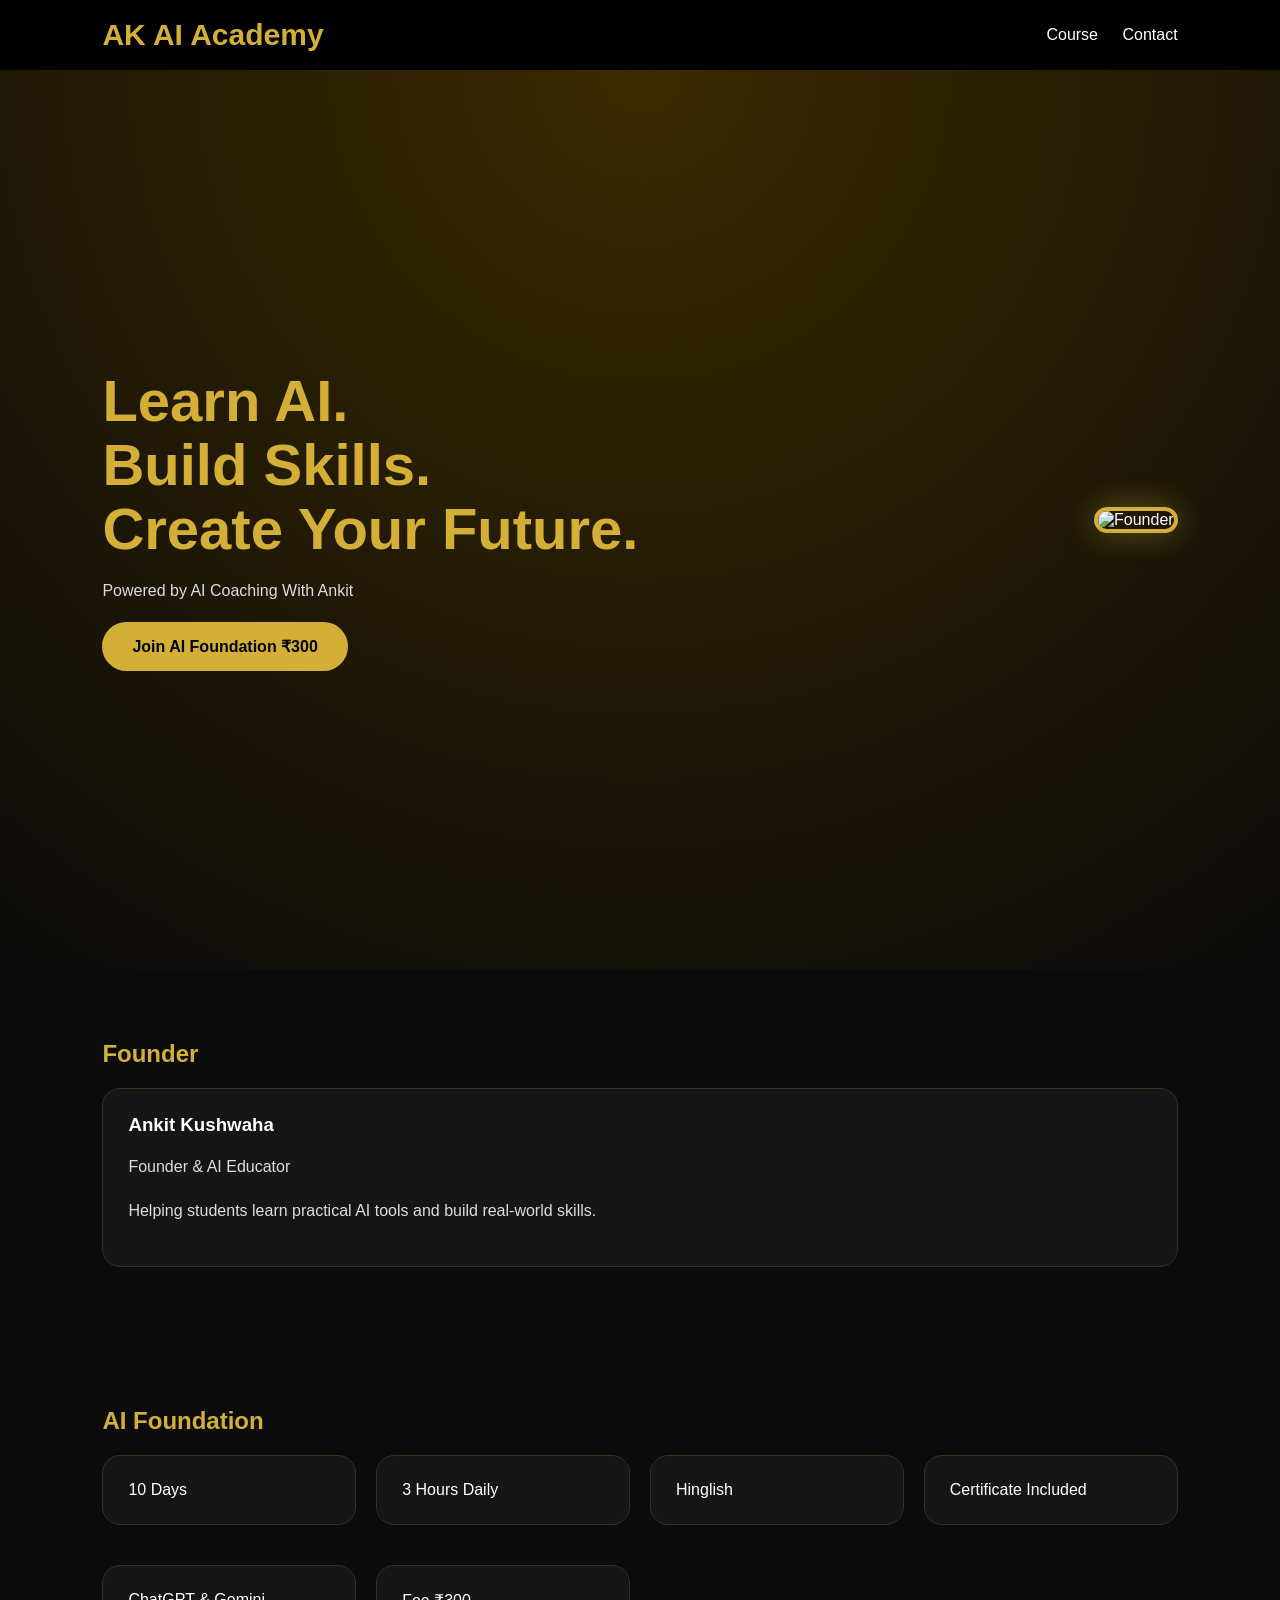
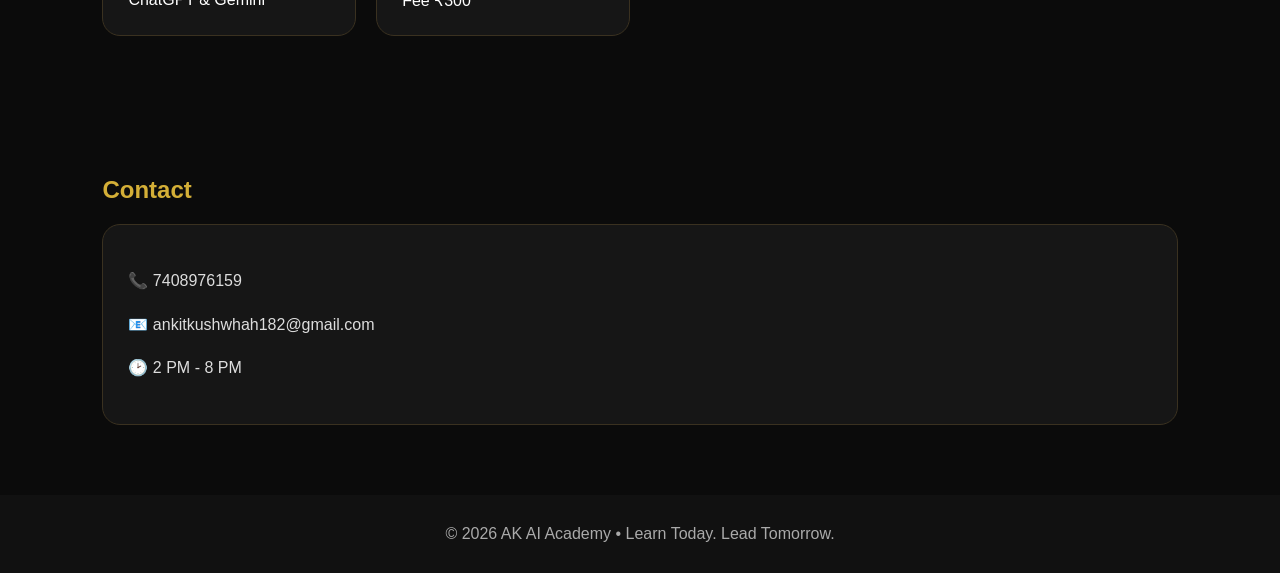
==== index.html @ 3d5c3655 "Add files via upload" ====
<!DOCTYPE html>
<html lang="en">
<head>
<meta charset="UTF-8">
<meta name="viewport" content="width=device-width,initial-scale=1">
<title>AK AI Academy</title>
<style>
*{margin:0;padding:0;box-sizing:border-box;font-family:Arial,sans-serif}
body{background:#0b0b0b;color:#fff}
header{position:sticky;top:0;background:rgba(0,0,0,.9);padding:18px 8%;display:flex;justify-content:space-between;align-items:center}
.logo{color:#d4af37;font-size:30px;font-weight:bold}
nav a{color:#fff;text-decoration:none;margin-left:20px}
.hero{min-height:100vh;display:flex;flex-wrap:wrap;align-items:center;justify-content:space-between;padding:60px 8%;
background:radial-gradient(circle at top,#3a2a00,#0b0b0b)}
.left{max-width:560px}
h1{font-size:58px;color:#d4af37;line-height:1.1}
p{margin:18px 0;color:#ddd;line-height:1.6}
.btn{display:inline-block;padding:15px 30px;background:#d4af37;color:#000;text-decoration:none;border-radius:40px;font-weight:bold}
.right img{width:330px;border-radius:20px;border:4px solid #d4af37;box-shadow:0 0 30px rgba(212,175,55,.4)}
.section{padding:70px 8%}
.card{background:#161616;border:1px solid #3a3120;border-radius:18px;padding:25px;margin-top:20px}
.grid{display:grid;grid-template-columns:repeat(auto-fit,minmax(220px,1fr));gap:20px}
footer{text-align:center;padding:30px;background:#111;color:#aaa}
@media(max-width:800px){.hero{flex-direction:column;text-align:center}h1{font-size:42px}.right img{margin-top:30px;width:260px}}
</style>
</head>
<body>
<header>
<div class="logo">AK AI Academy</div>
<nav>
<a href="#course">Course</a>
<a href="#contact">Contact</a>
</nav>
</header>

<section class="hero">
<div class="left">
<h1>Learn AI.<br>Build Skills.<br>Create Your Future.</h1>
<p>Powered by AI Coaching With Ankit</p>
<a class="btn" href="#course">Join AI Foundation ₹300</a>
</div>
<div class="right">
<img src="1000036419.jpg" alt="Founder">
</div>
</section>

<section class="section">
<h2 style="color:#d4af37">Founder</h2>
<div class="card">
<h3>Ankit Kushwaha</h3>
<p>Founder & AI Educator</p>
<p>Helping students learn practical AI tools and build real-world skills.</p>
</div>
</section>

<section id="course" class="section">
<h2 style="color:#d4af37">AI Foundation</h2>
<div class="grid">
<div class="card">10 Days</div>
<div class="card">3 Hours Daily</div>
<div class="card">Hinglish</div>
<div class="card">Certificate Included</div>
<div class="card">ChatGPT & Gemini</div>
<div class="card">Fee ₹300</div>
</div>
</section>

<section id="contact" class="section">
<h2 style="color:#d4af37">Contact</h2>
<div class="card">
<p>📞 7408976159</p>
<p>📧 ankitkushwhah182@gmail.com</p>
<p>🕑 2 PM - 8 PM</p>
</div>
</section>

<footer>© 2026 AK AI Academy • Learn Today. Lead Tomorrow.</footer>
</body>
</html>
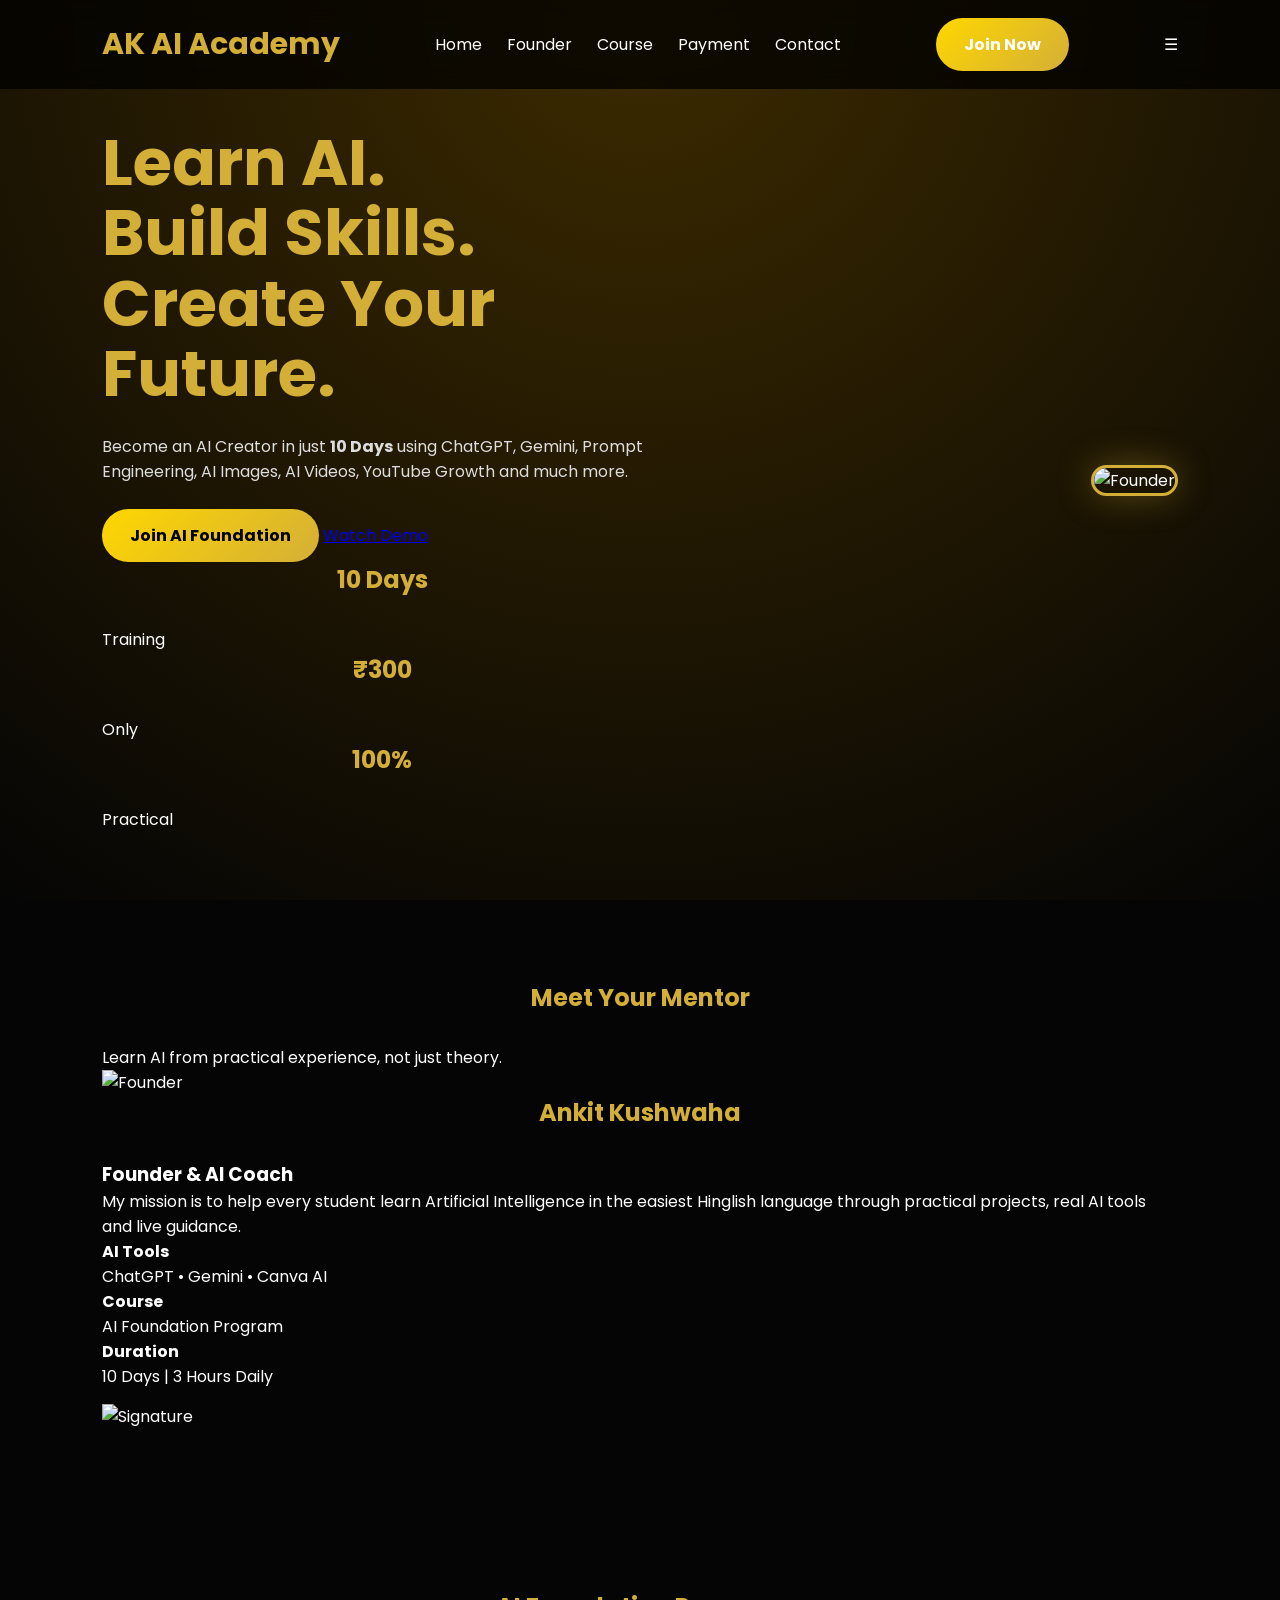
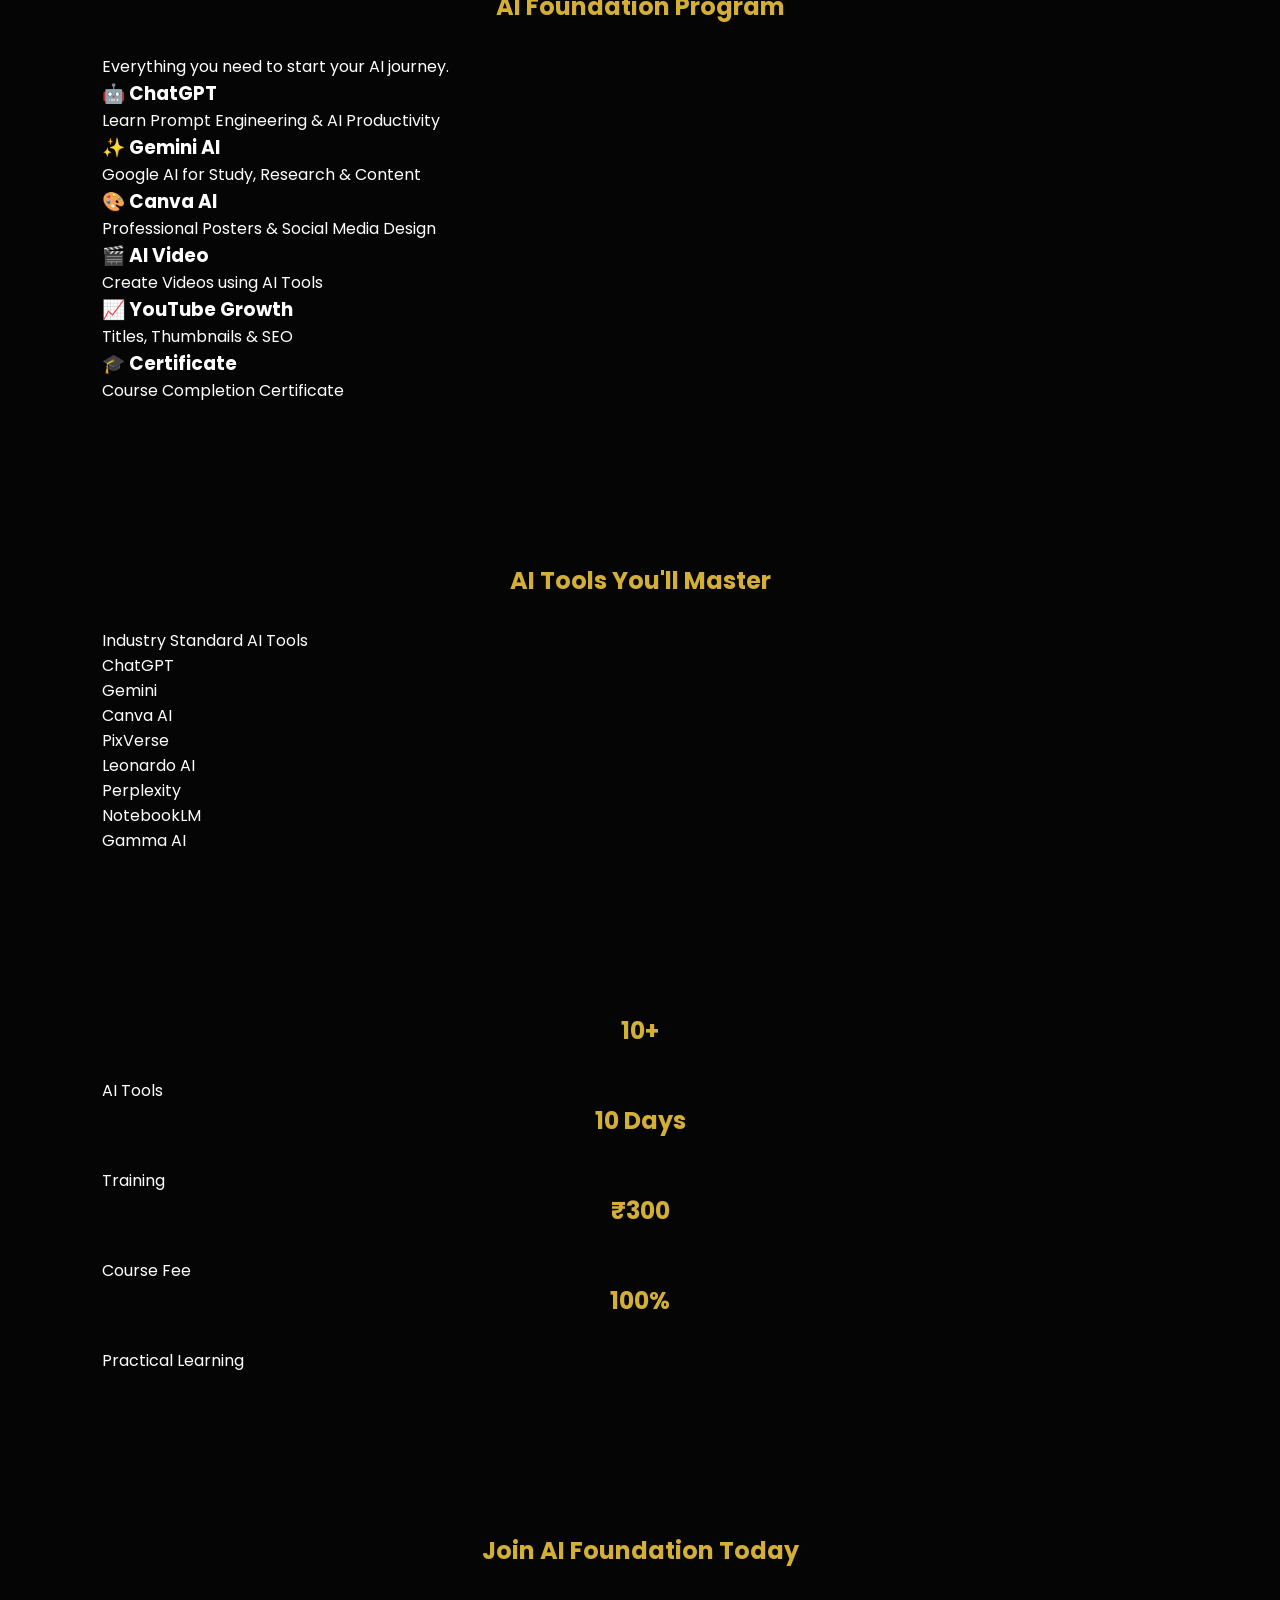
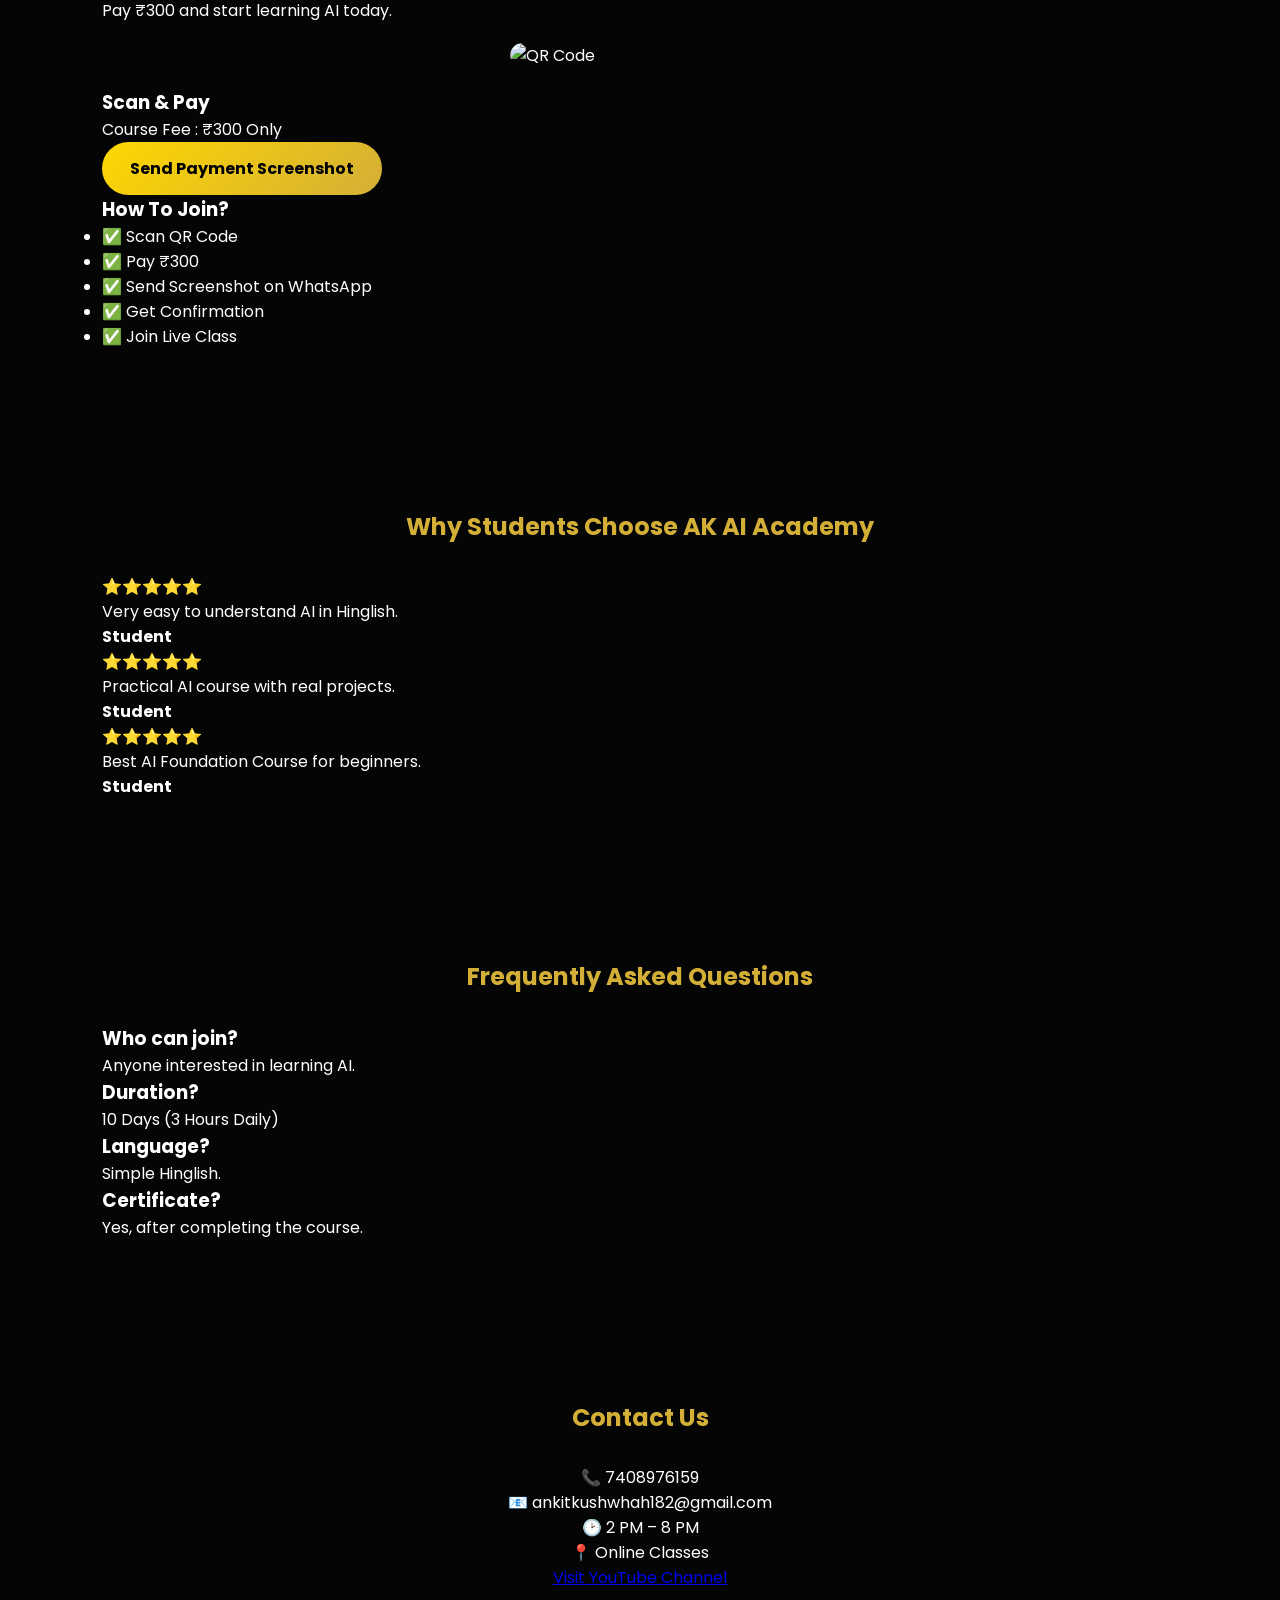
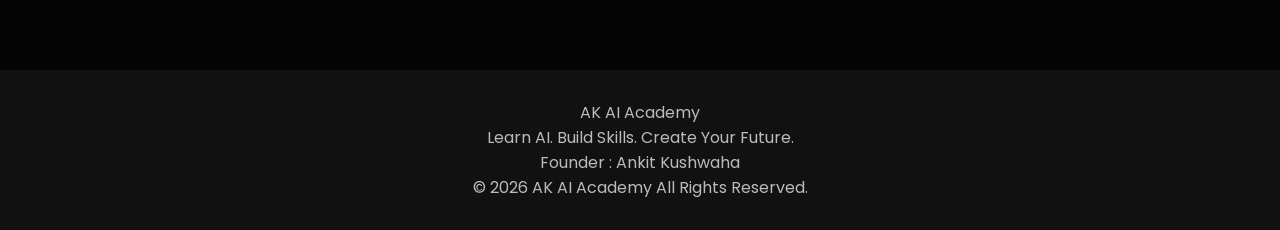
==== commit a2b5c139: "Add files via upload" ====
--- a/index.html
+++ b/index.html
@@ -1,80 +1,694 @@
-
 <!DOCTYPE html>
 <html lang="en">
+
 <head>
+
 <meta charset="UTF-8">
-<meta name="viewport" content="width=device-width,initial-scale=1">
-<title>AK AI Academy</title>
-<style>
-*{margin:0;padding:0;box-sizing:border-box;font-family:Arial,sans-serif}
-body{background:#0b0b0b;color:#fff}
-header{position:sticky;top:0;background:rgba(0,0,0,.9);padding:18px 8%;display:flex;justify-content:space-between;align-items:center}
-.logo{color:#d4af37;font-size:30px;font-weight:bold}
-nav a{color:#fff;text-decoration:none;margin-left:20px}
-.hero{min-height:100vh;display:flex;flex-wrap:wrap;align-items:center;justify-content:space-between;padding:60px 8%;
-background:radial-gradient(circle at top,#3a2a00,#0b0b0b)}
-.left{max-width:560px}
-h1{font-size:58px;color:#d4af37;line-height:1.1}
-p{margin:18px 0;color:#ddd;line-height:1.6}
-.btn{display:inline-block;padding:15px 30px;background:#d4af37;color:#000;text-decoration:none;border-radius:40px;font-weight:bold}
-.right img{width:330px;border-radius:20px;border:4px solid #d4af37;box-shadow:0 0 30px rgba(212,175,55,.4)}
-.section{padding:70px 8%}
-.card{background:#161616;border:1px solid #3a3120;border-radius:18px;padding:25px;margin-top:20px}
-.grid{display:grid;grid-template-columns:repeat(auto-fit,minmax(220px,1fr));gap:20px}
-footer{text-align:center;padding:30px;background:#111;color:#aaa}
-@media(max-width:800px){.hero{flex-direction:column;text-align:center}h1{font-size:42px}.right img{margin-top:30px;width:260px}}
-</style>
+
+<meta name="viewport" content="width=device-width, initial-scale=1.0">
+
+<title>AK AI Academy | Learn AI. Build Skills. Create Your Future.</title>
+
+<meta name="description"
+content="AK AI Academy - India's Practical AI Learning Platform">
+
+<meta name="keywords"
+content="AI, ChatGPT, Gemini, Prompt Engineering, AI Course, AK AI Academy">
+
+<meta name="author"
+content="Ankit Kushwaha">
+
+<link rel="icon"
+href="images/logo.png">
+
+<link rel="stylesheet"
+href="style.css">
+
+<link href="https://fonts.googleapis.com/css2?family=Poppins:wght@300;400;500;600;700;800&display=swap"
+rel="stylesheet">
+
 </head>
+
 <body>
+
+<!--==========================
+        NAVBAR
+===========================-->
+
 <header>
-<div class="logo">AK AI Academy</div>
-<nav>
-<a href="#course">Course</a>
-<a href="#contact">Contact</a>
+
+<nav class="navbar">
+
+<div class="logo">
+
+AK <span>AI Academy</span>
+
+</div>
+
+<ul class="nav-links">
+
+<li><a href="#home">Home</a></li>
+
+<li><a href="#founder">Founder</a></li>
+
+<li><a href="#course">Course</a></li>
+
+<li><a href="#payment">Payment</a></li>
+
+<li><a href="#contact">Contact</a></li>
+
+</ul>
+
+<a href="#payment" class="join-btn">
+
+Join Now
+
+</a>
+
+<div class="menu-btn">
+
+☰
+
+</div>
+
 </nav>
+
 </header>
 
-<section class="hero">
-<div class="left">
-<h1>Learn AI.<br>Build Skills.<br>Create Your Future.</h1>
-<p>Powered by AI Coaching With Ankit</p>
-<a class="btn" href="#course">Join AI Foundation ₹300</a>
-</div>
-<div class="right">
-<img src="1000036419.jpg" alt="Founder">
-</div>
+<!--==========================
+        HERO
+===========================-->
+
+<section class="hero" id="home">
+
+<div class="hero-left">
+
+<h1>
+
+Learn AI.
+
+<br>
+
+Build Skills.
+
+<br>
+
+Create Your Future.
+
+</h1>
+
+<p>
+
+Become an AI Creator in just
+<strong>10 Days</strong>
+
+using
+
+ChatGPT, Gemini,
+
+Prompt Engineering,
+
+AI Images,
+
+AI Videos,
+
+YouTube Growth
+
+and much more.
+
+</p>
+
+<div class="hero-buttons">
+
+<a href="#course"
+class="main-btn">
+
+Join AI Foundation
+
+</a>
+
+<a href="https://youtube.com/@leadership90th"
+
+target="_blank"
+
+class="secondary-btn">
+
+Watch Demo
+
+</a>
+
+</div>
+
+<div class="hero-stats">
+
+<div>
+
+<h2>10 Days</h2>
+
+<span>Training</span>
+
+</div>
+
+<div>
+
+<h2>₹300</h2>
+
+<span>Only</span>
+
+</div>
+
+<div>
+
+<h2>100%</h2>
+
+<span>Practical</span>
+
+</div>
+
+</div>
+
+</div>
+
+<div class="hero-right">
+
+<div class="hero-image">
+
+<img src="images/founder.jpg"
+
+alt="Founder">
+
+</div>
+
+</div>
+
+</section><!--=================================
+        FOUNDER SECTION
+==================================-->
+
+<section class="founder" id="founder">
+
+<div class="section-title">
+
+<h2>Meet Your Mentor</h2>
+
+<p>Learn AI from practical experience, not just theory.</p>
+
+</div>
+
+<div class="founder-container">
+
+<div class="founder-image">
+
+<img src="images/founder.jpg" alt="Founder">
+
+</div>
+
+<div class="founder-content">
+
+<h2>Ankit Kushwaha</h2>
+
+<h3>Founder & AI Coach</h3>
+
+<p>
+
+My mission is to help every student learn Artificial Intelligence
+in the easiest Hinglish language through practical projects,
+real AI tools and live guidance.
+
+</p>
+
+<div class="founder-info">
+
+<div>
+
+<h4>AI Tools</h4>
+
+<p>ChatGPT • Gemini • Canva AI</p>
+
+</div>
+
+<div>
+
+<h4>Course</h4>
+
+<p>AI Foundation Program</p>
+
+</div>
+
+<div>
+
+<h4>Duration</h4>
+
+<p>10 Days | 3 Hours Daily</p>
+
+</div>
+
+</div>
+
+<img src="images/signature.png"
+
+class="signature"
+
+alt="Signature">
+
+</div>
+
+</div>
+
 </section>
 
-<section class="section">
-<h2 style="color:#d4af37">Founder</h2>
-<div class="card">
-<h3>Ankit Kushwaha</h3>
-<p>Founder & AI Educator</p>
-<p>Helping students learn practical AI tools and build real-world skills.</p>
-</div>
+<!--=================================
+        COURSE SECTION
+==================================-->
+
+<section class="course" id="course">
+
+<div class="section-title">
+
+<h2>AI Foundation Program</h2>
+
+<p>
+
+Everything you need to start your AI journey.
+
+</p>
+
+</div>
+
+<div class="course-grid">
+
+<div class="course-card">
+
+<h3>🤖 ChatGPT</h3>
+
+<p>
+
+Learn Prompt Engineering & AI Productivity
+
+</p>
+
+</div>
+
+<div class="course-card">
+
+<h3>✨ Gemini AI</h3>
+
+<p>
+
+Google AI for Study, Research & Content
+
+</p>
+
+</div>
+
+<div class="course-card">
+
+<h3>🎨 Canva AI</h3>
+
+<p>
+
+Professional Posters & Social Media Design
+
+</p>
+
+</div>
+
+<div class="course-card">
+
+<h3>🎬 AI Video</h3>
+
+<p>
+
+Create Videos using AI Tools
+
+</p>
+
+</div>
+
+<div class="course-card">
+
+<h3>📈 YouTube Growth</h3>
+
+<p>
+
+Titles, Thumbnails & SEO
+
+</p>
+
+</div>
+
+<div class="course-card">
+
+<h3>🎓 Certificate</h3>
+
+<p>
+
+Course Completion Certificate
+
+</p>
+
+</div>
+
+</div>
+
 </section>
 
-<section id="course" class="section">
-<h2 style="color:#d4af37">AI Foundation</h2>
-<div class="grid">
-<div class="card">10 Days</div>
-<div class="card">3 Hours Daily</div>
-<div class="card">Hinglish</div>
-<div class="card">Certificate Included</div>
-<div class="card">ChatGPT & Gemini</div>
-<div class="card">Fee ₹300</div>
-</div>
+<!--=================================
+        AI TOOLS
+==================================-->
+
+<section class="tools">
+
+<div class="section-title">
+
+<h2>AI Tools You'll Master</h2>
+
+<p>
+
+Industry Standard AI Tools
+
+</p>
+
+</div>
+
+<div class="tools-grid">
+
+<div class="tool-box">ChatGPT</div>
+
+<div class="tool-box">Gemini</div>
+
+<div class="tool-box">Canva AI</div>
+
+<div class="tool-box">PixVerse</div>
+
+<div class="tool-box">Leonardo AI</div>
+
+<div class="tool-box">Perplexity</div>
+
+<div class="tool-box">NotebookLM</div>
+
+<div class="tool-box">Gamma AI</div>
+
+</div>
+
 </section>
 
-<section id="contact" class="section">
-<h2 style="color:#d4af37">Contact</h2>
-<div class="card">
-<p>📞 7408976159</p>
-<p>📧 ankitkushwhah182@gmail.com</p>
-<p>🕑 2 PM - 8 PM</p>
-</div>
+<!--=================================
+        STATS
+==================================-->
+
+<section class="stats">
+
+<div class="stat-box">
+
+<h2>10+</h2>
+
+<p>AI Tools</p>
+
+</div>
+
+<div class="stat-box">
+
+<h2>10 Days</h2>
+
+<p>Training</p>
+
+</div>
+
+<div class="stat-box">
+
+<h2>₹300</h2>
+
+<p>Course Fee</p>
+
+</div>
+
+<div class="stat-box">
+
+<h2>100%</h2>
+
+<p>Practical Learning</p>
+
+</div>
+
+</section><!--=================================
+        PAYMENT SECTION
+==================================-->
+
+<section class="payment" id="payment">
+
+<div class="section-title">
+
+<h2>Join AI Foundation Today</h2>
+
+<p>Pay ₹300 and start learning AI today.</p>
+
+</div>
+
+<div class="payment-container">
+
+<div class="payment-card">
+
+<img src="images/qr.png" alt="QR Code">
+
+<h3>Scan & Pay</h3>
+
+<p>Course Fee : ₹300 Only</p>
+
+<a href="https://wa.me/917408976159"
+
+target="_blank"
+
+class="pay-btn">
+
+Send Payment Screenshot
+
+</a>
+
+</div>
+
+<div class="payment-steps">
+
+<h3>How To Join?</h3>
+
+<ul>
+
+<li>✅ Scan QR Code</li>
+
+<li>✅ Pay ₹300</li>
+
+<li>✅ Send Screenshot on WhatsApp</li>
+
+<li>✅ Get Confirmation</li>
+
+<li>✅ Join Live Class</li>
+
+</ul>
+
+</div>
+
+</div>
+
 </section>
 
-<footer>© 2026 AK AI Academy • Learn Today. Lead Tomorrow.</footer>
+<!--=================================
+        TESTIMONIALS
+==================================-->
+
+<section class="testimonials">
+
+<div class="section-title">
+
+<h2>Why Students Choose AK AI Academy</h2>
+
+</div>
+
+<div class="testimonial-grid">
+
+<div class="testimonial-card">
+
+⭐⭐⭐⭐⭐
+
+<p>
+
+Very easy to understand AI in Hinglish.
+
+</p>
+
+<h4>Student</h4>
+
+</div>
+
+<div class="testimonial-card">
+
+⭐⭐⭐⭐⭐
+
+<p>
+
+Practical AI course with real projects.
+
+</p>
+
+<h4>Student</h4>
+
+</div>
+
+<div class="testimonial-card">
+
+⭐⭐⭐⭐⭐
+
+<p>
+
+Best AI Foundation Course for beginners.
+
+</p>
+
+<h4>Student</h4>
+
+</div>
+
+</div>
+
+</section>
+
+<!--=================================
+        FAQ
+==================================-->
+
+<section class="faq">
+
+<div class="section-title">
+
+<h2>Frequently Asked Questions</h2>
+
+</div>
+
+<div class="faq-box">
+
+<h3>Who can join?</h3>
+
+<p>Anyone interested in learning AI.</p>
+
+</div>
+
+<div class="faq-box">
+
+<h3>Duration?</h3>
+
+<p>10 Days (3 Hours Daily)</p>
+
+</div>
+
+<div class="faq-box">
+
+<h3>Language?</h3>
+
+<p>Simple Hinglish.</p>
+
+</div>
+
+<div class="faq-box">
+
+<h3>Certificate?</h3>
+
+<p>Yes, after completing the course.</p>
+
+</div>
+
+</section>
+
+<!--=================================
+        CONTACT
+==================================-->
+
+<section class="contact" id="contact">
+
+<div class="section-title">
+
+<h2>Contact Us</h2>
+
+</div>
+
+<div class="contact-grid">
+
+<div>
+
+📞 7408976159
+
+</div>
+
+<div>
+
+📧 ankitkushwhah182@gmail.com
+
+</div>
+
+<div>
+
+🕑 2 PM – 8 PM
+
+</div>
+
+<div>
+
+📍 Online Classes
+
+</div>
+
+</div>
+
+<a href="https://youtube.com/@leadership90th"
+
+target="_blank"
+
+class="youtube-btn">
+
+Visit YouTube Channel
+
+</a>
+
+</section>
+
+<!--=================================
+        FOOTER
+==================================-->
+
+<footer>
+
+<div class="footer-logo">
+
+AK <span>AI Academy</span>
+
+</div>
+
+<p>
+
+Learn AI.
+
+Build Skills.
+
+Create Your Future.
+
+</p>
+
+<p>
+
+Founder : Ankit Kushwaha
+
+</p>
+
+<p>
+
+© 2026 AK AI Academy
+
+All Rights Reserved.
+
+</p>
+
+</footer>
+
+<script src="script.js"></script>
+
 </body>
-</html>
+
+</html>
--- a/style.css
+++ b/style.css
@@ -0,0 +1,83 @@
+
+@import url('https://fonts.googleapis.com/css2?family=Poppins:wght@300;400;500;600;700;800&display=swap');
+*{margin:0;padding:0;box-sizing:border-box;font-family:'Poppins',sans-serif;scroll-behavior:smooth}
+:root{
+--gold:#D4AF37;
+--gold2:#FFD700;
+--bg:#050505;
+--card:#151515;
+--text:#fff;
+}
+body{background:var(--bg);color:var(--text);overflow-x:hidden}
+header{position:fixed;top:0;width:100%;background:rgba(0,0,0,.75);backdrop-filter:blur(10px);z-index:999}
+.navbar{display:flex;justify-content:space-between;align-items:center;padding:18px 8%}
+.logo{color:var(--gold);font-size:30px;font-weight:700}
+.navbar ul{display:flex;list-style:none;gap:25px}
+.navbar a{text-decoration:none;color:#fff}
+.navbar a:hover{color:var(--gold)}
+.join-btn,.main-btn,.pay-btn{
+display:inline-block;
+padding:14px 28px;
+background:linear-gradient(135deg,var(--gold2),var(--gold));
+color:#000;
+border-radius:40px;
+font-weight:700;
+text-decoration:none;
+transition:.3s}
+.join-btn:hover,.main-btn:hover,.pay-btn:hover{
+transform:translateY(-3px);
+box-shadow:0 0 20px rgba(212,175,55,.4)}
+.hero{
+min-height:100vh;
+display:flex;
+justify-content:space-between;
+align-items:center;
+padding:120px 8% 60px;
+background:radial-gradient(circle at top,#3d2b00,#050505)}
+.hero-left{max-width:560px}
+.hero-left h1{font-size:64px;color:var(--gold);line-height:1.1}
+.hero-left p{margin:25px 0;color:#ddd}
+.hero-right img,.founder-card img{
+width:340px;
+border-radius:20px;
+border:3px solid var(--gold);
+box-shadow:0 0 35px rgba(212,175,55,.35)}
+.hero-right img{animation:float 4s ease-in-out infinite}
+section{padding:80px 8%}
+h2{text-align:center;color:var(--gold);margin-bottom:30px}
+.founder-card{
+display:flex;
+gap:30px;
+align-items:center;
+background:rgba(255,255,255,.04);
+border:1px solid rgba(212,175,55,.25);
+padding:30px;
+border-radius:18px}
+.signature{width:180px;border:none;box-shadow:none;margin-top:15px}
+.cards{
+display:grid;
+grid-template-columns:repeat(auto-fit,minmax(220px,1fr));
+gap:20px}
+.card{
+background:var(--card);
+border:1px solid rgba(212,175,55,.2);
+padding:25px;
+border-radius:16px;
+transition:.3s}
+.card:hover{transform:translateY(-8px);box-shadow:0 0 25px rgba(212,175,55,.2)}
+.payment img{width:260px;display:block;margin:20px auto;border-radius:18px}
+.contact{text-align:center}
+footer{background:#111;padding:30px;text-align:center;color:#bbb}
+@keyframes float{
+0%{transform:translateY(0)}
+50%{transform:translateY(-16px)}
+100%{transform:translateY(0)}
+}
+@media(max-width:900px){
+.hero{flex-direction:column;text-align:center}
+.hero-left h1{font-size:44px}
+.hero-right img,.founder-card img{width:240px}
+.founder-card{flex-direction:column;text-align:center}
+.navbar{flex-direction:column;gap:15px}
+.navbar ul{flex-wrap:wrap;justify-content:center}
+}
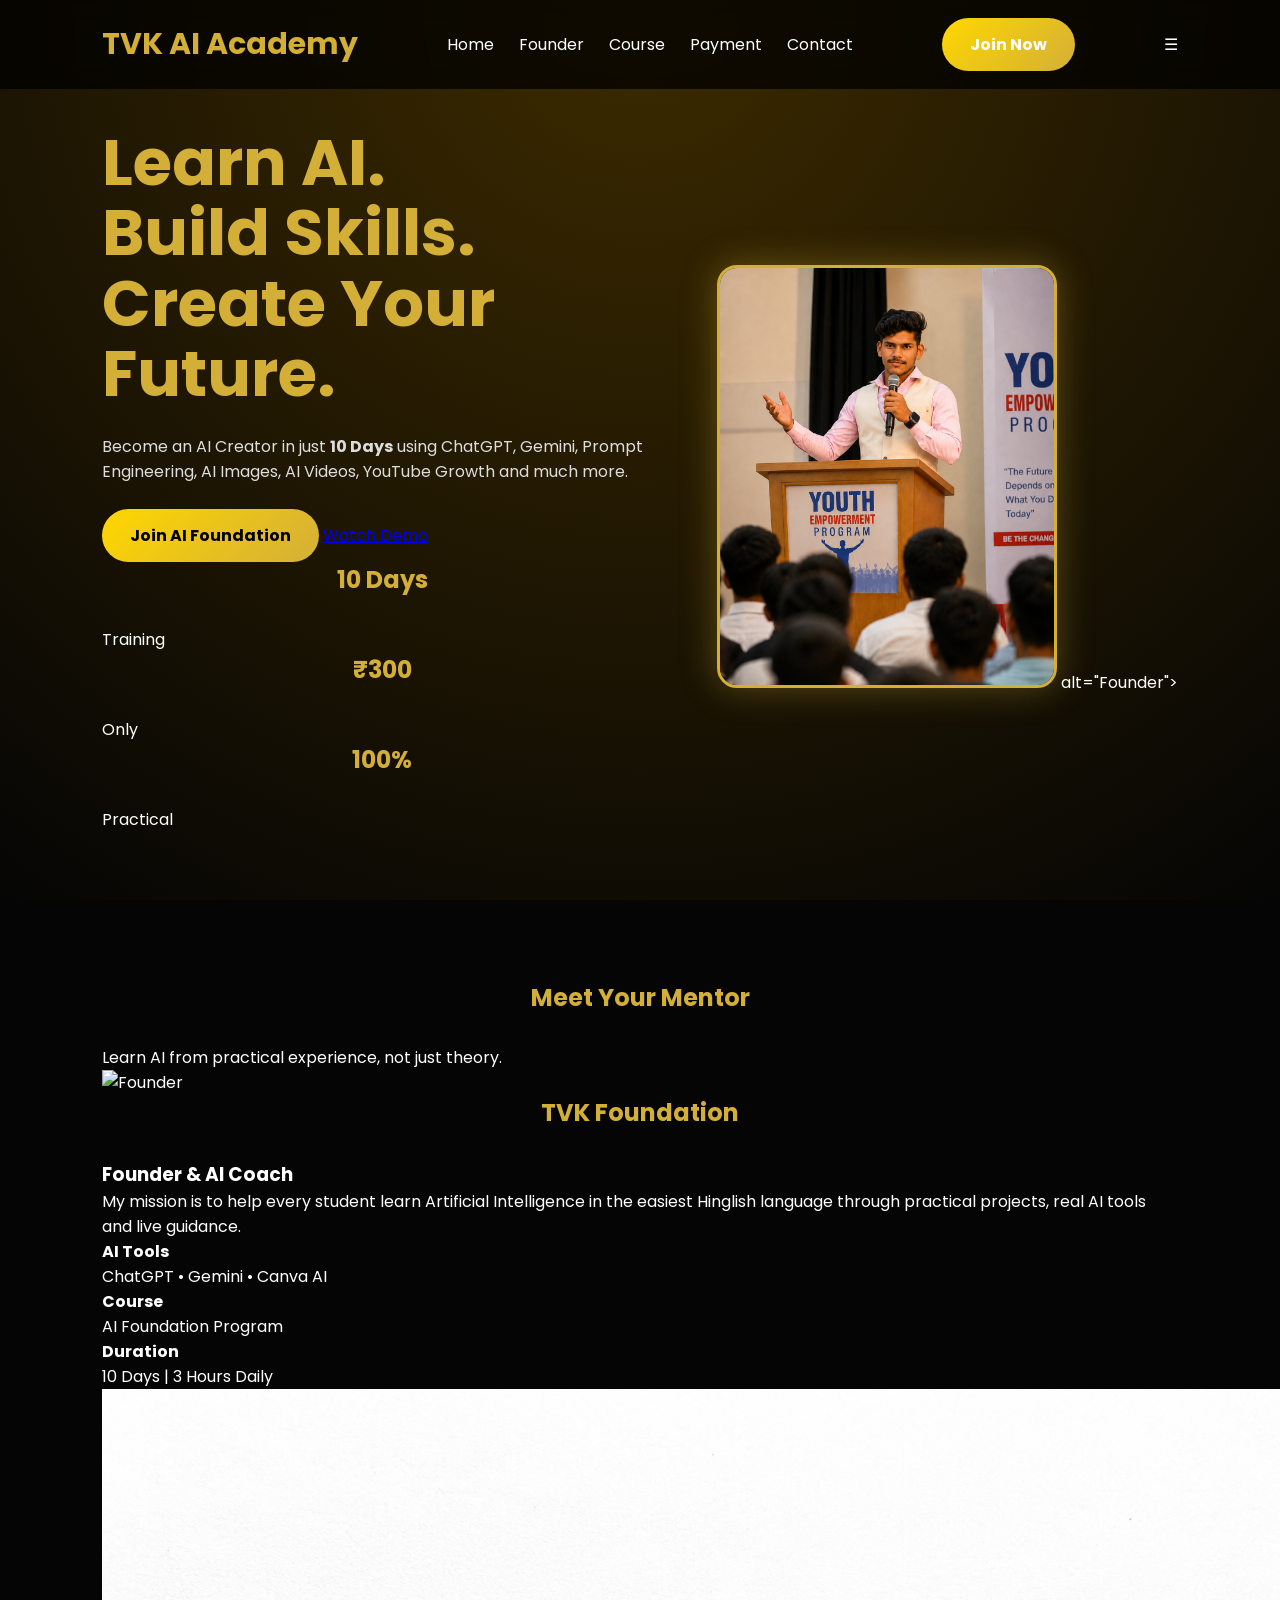
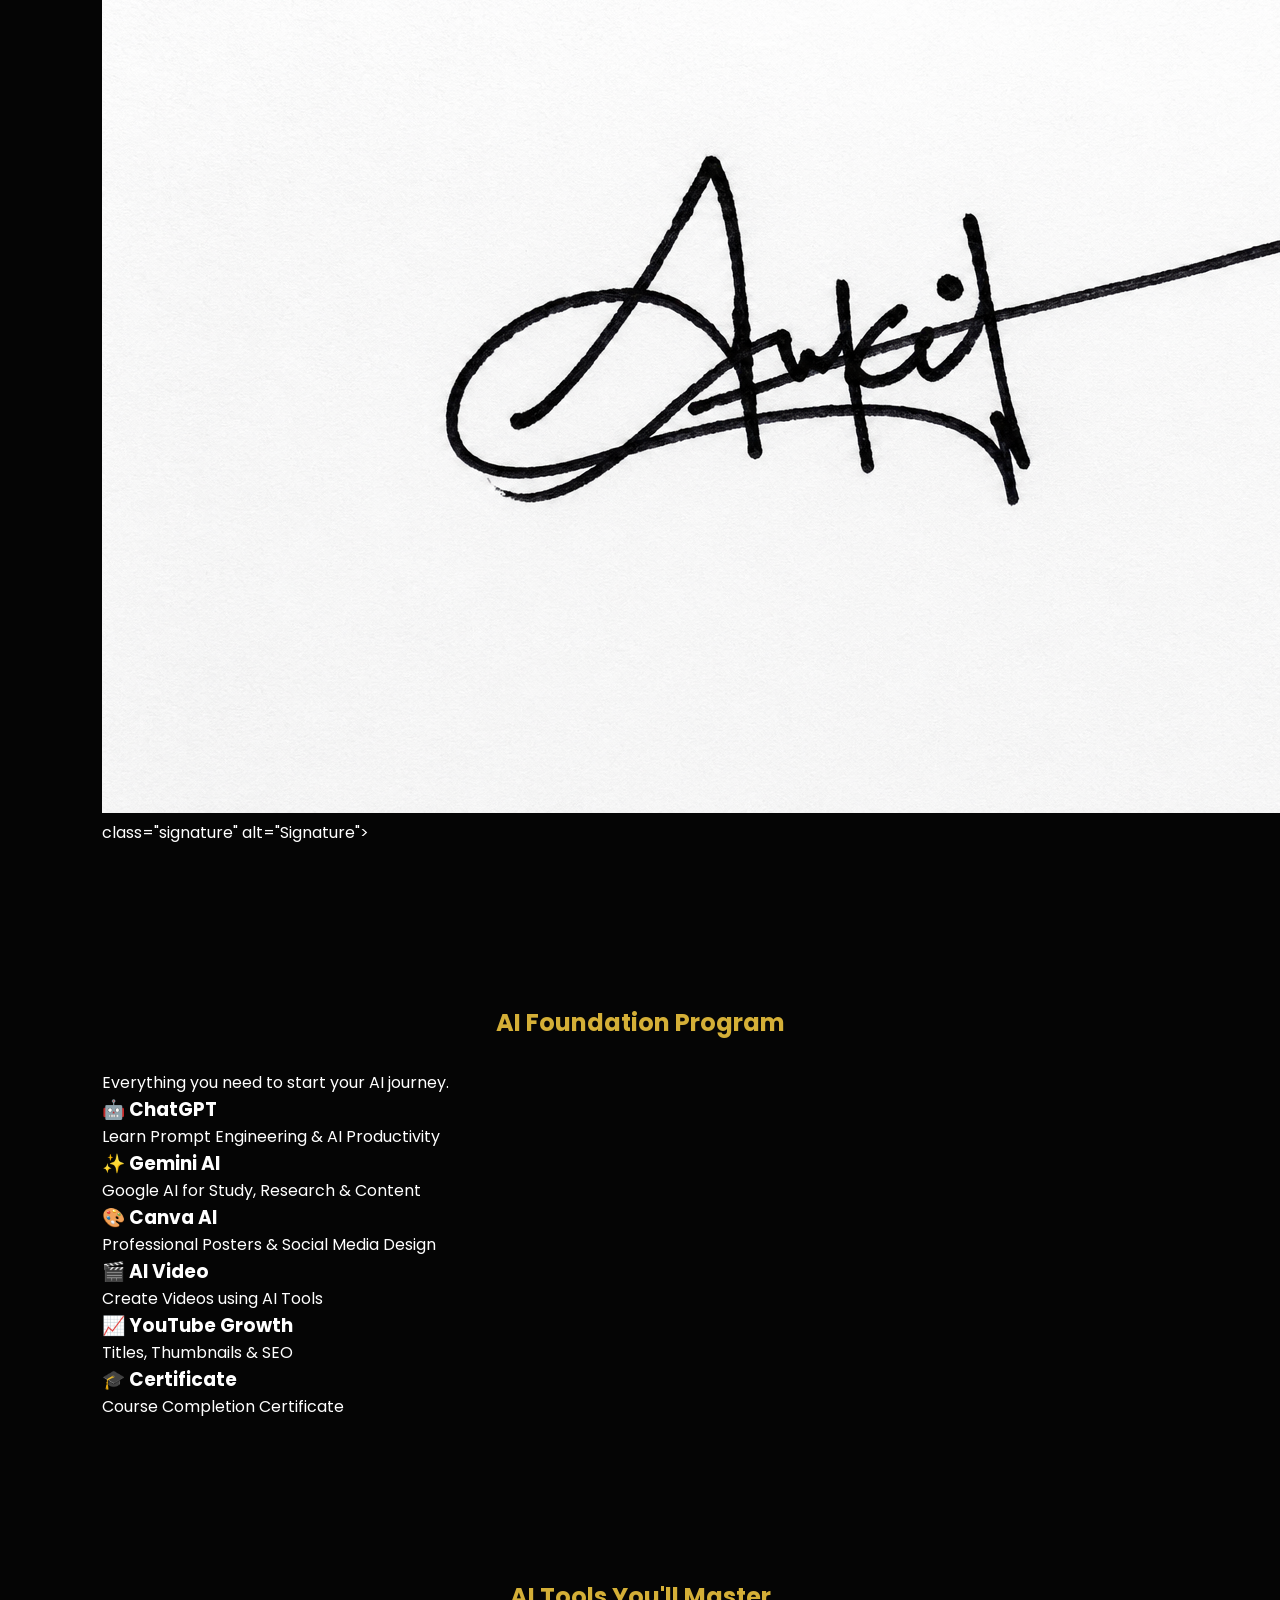
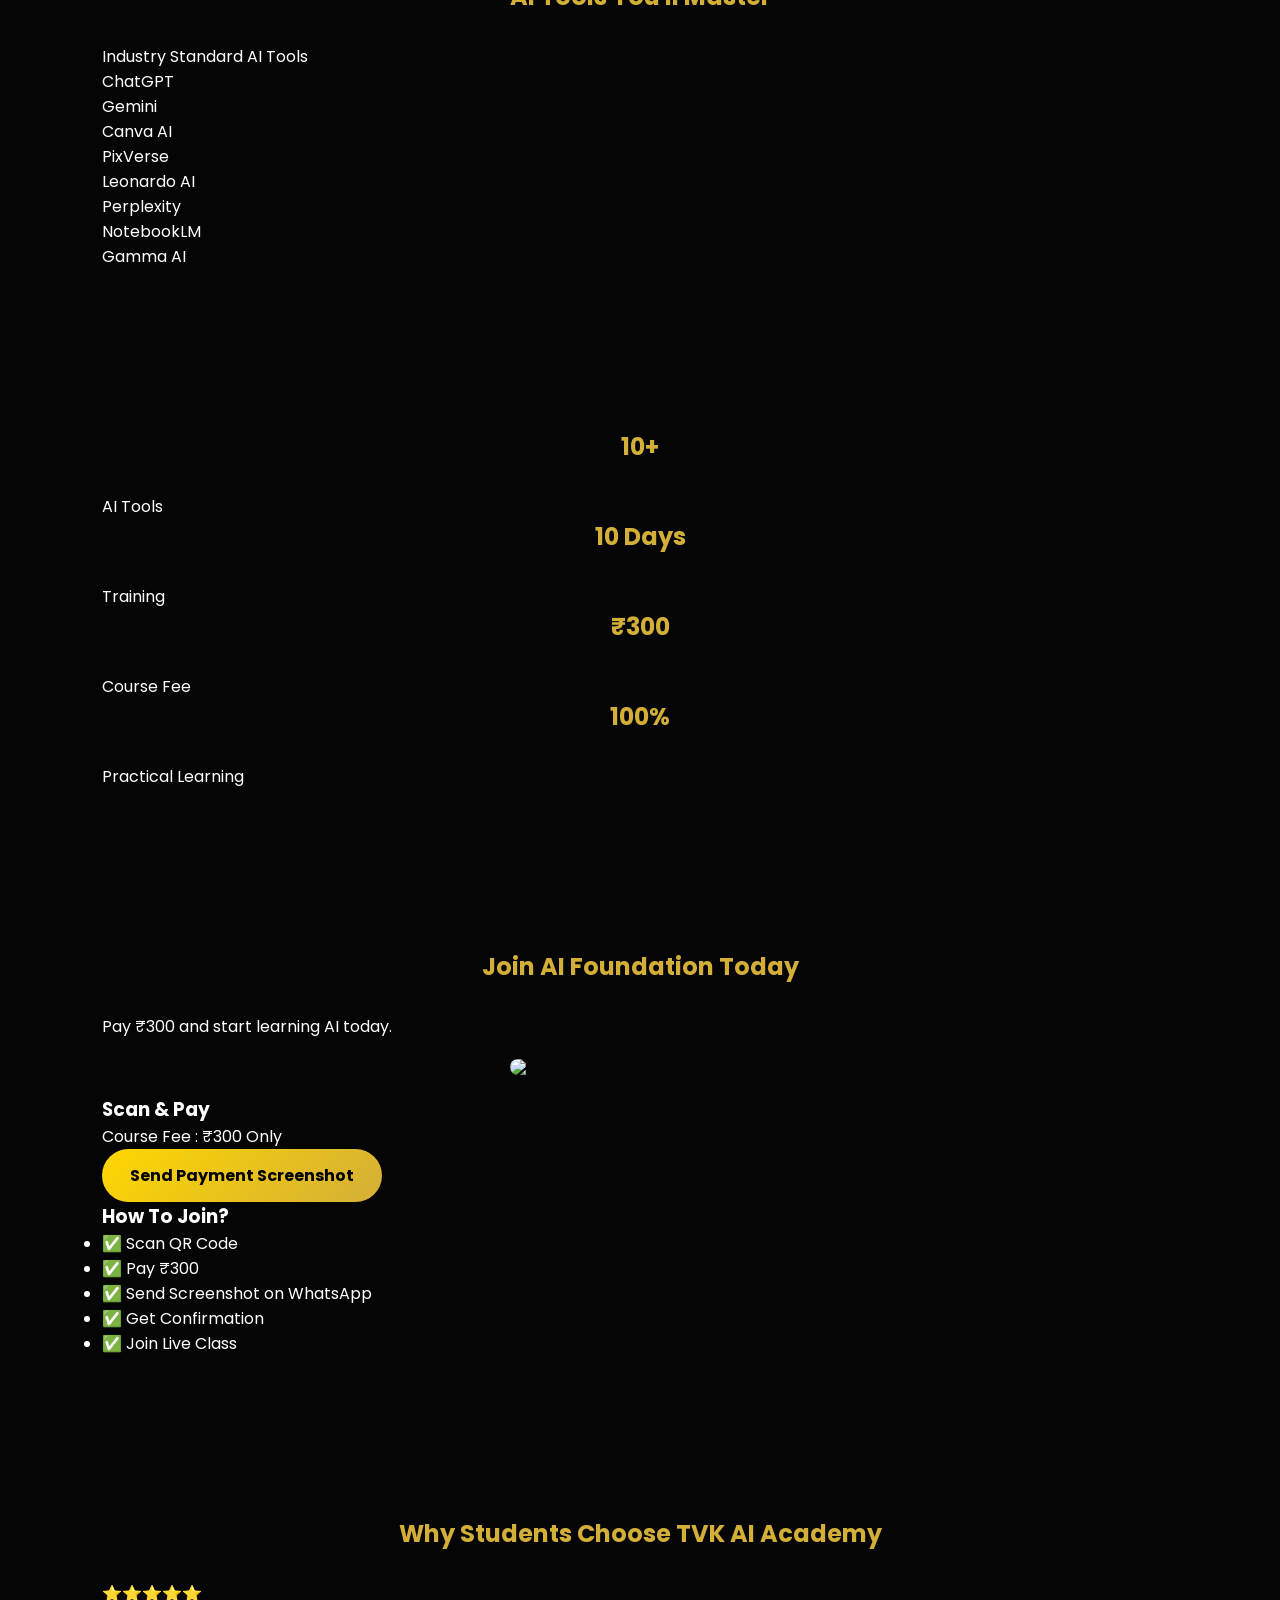
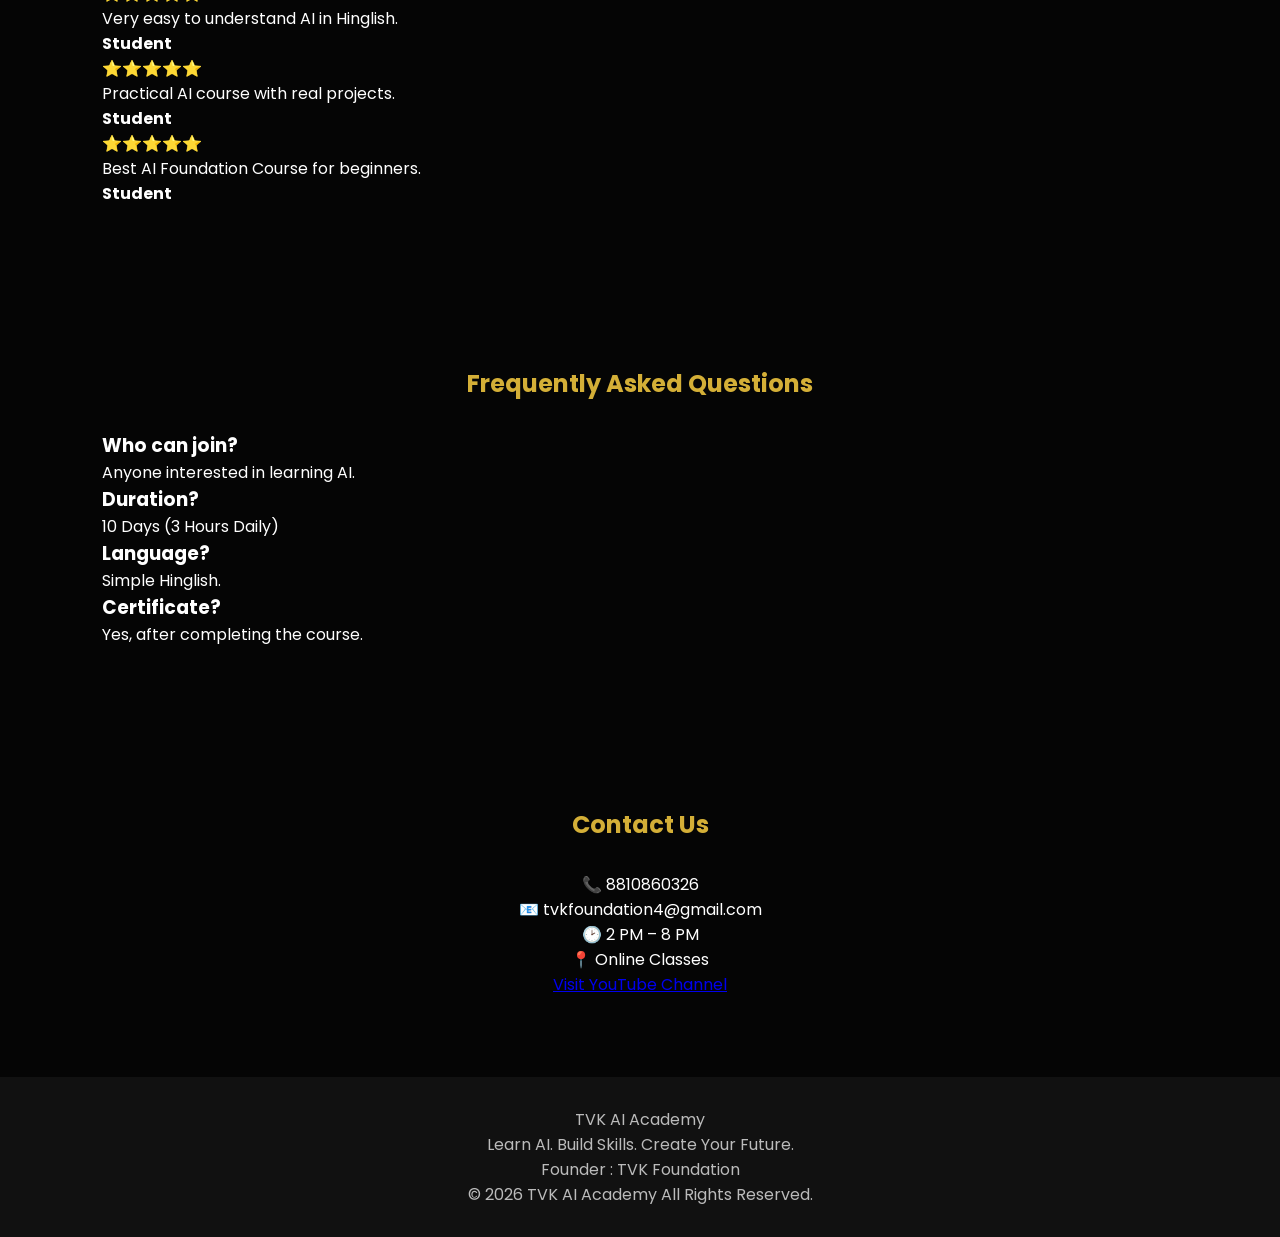
==== commit e4896c72: "Add files via upload" ====
--- a/index.html
+++ b/index.html
@@ -7,16 +7,16 @@
 
 <meta name="viewport" content="width=device-width, initial-scale=1.0">
 
-<title>AK AI Academy | Learn AI. Build Skills. Create Your Future.</title>
+<title>TVK AI Academy | Learn AI. Build Skills. Create Your Future.</title>
 
 <meta name="description"
-content="AK AI Academy - India's Practical AI Learning Platform">
+content="TVK AI Academy - India's Practical AI Learning Platform">
 
 <meta name="keywords"
 content="AI, ChatGPT, Gemini, Prompt Engineering, AI Course, AK AI Academy">
 
 <meta name="author"
-content="Ankit Kushwaha">
+content="TVK Foundation">
 
 <link rel="icon"
 href="images/logo.png">
@@ -41,7 +41,7 @@
 
 <div class="logo">
 
-AK <span>AI Academy</span>
+<span>TVK AI Academy</span>
 
 </div>
 
@@ -173,7 +173,7 @@
 
 <div class="hero-image">
 
-<img src="images/founder.jpg"
+<img src="founder.jpg">
 
 alt="Founder">
 
@@ -197,15 +197,15 @@
 
 <div class="founder-container">
 
-<div class="founder-image">
-
-<img src="images/founder.jpg" alt="Founder">
+<div class="TVKfounder-image">
+
+<img src="imagesTVkfounder.jpg" alt="Founder">
 
 </div>
 
 <div class="founder-content">
 
-<h2>Ankit Kushwaha</h2>
+<h2>TVK Foundation</h2>
 
 <h3>Founder & AI Coach</h3>
 
@@ -245,7 +245,7 @@
 
 </div>
 
-<img src="images/signature.png"
+<img src="signature.png">
 
 class="signature"
 
@@ -449,13 +449,13 @@
 
 <div class="payment-card">
 
-<img src="images/qr.png" alt="QR Code">
+<img src="QR.Jpeg">
 
 <h3>Scan & Pay</h3>
 
 <p>Course Fee : ₹300 Only</p>
 
-<a href="https://wa.me/917408976159"
+<a href="https://wa.me/918810860326"
 
 target="_blank"
 
@@ -499,7 +499,7 @@
 
 <div class="section-title">
 
-<h2>Why Students Choose AK AI Academy</h2>
+<h2>Why Students Choose TVK AI Academy</h2>
 
 </div>
 
@@ -613,13 +613,13 @@
 
 <div>
 
-📞 7408976159
-
-</div>
-
-<div>
-
-📧 ankitkushwhah182@gmail.com
+📞 8810860326
+
+</div>
+
+<div>
+
+📧 tvkfoundation4@gmail.com
 
 </div>
 
@@ -657,7 +657,7 @@
 
 <div class="footer-logo">
 
-AK <span>AI Academy</span>
+TVK <span>AI Academy</span>
 
 </div>
 
@@ -673,13 +673,13 @@
 
 <p>
 
-Founder : Ankit Kushwaha
-
-</p>
-
-<p>
-
-© 2026 AK AI Academy
+Founder : TVK Foundation 
+
+</p>
+
+<p>
+
+© 2026 TVK AI Academy
 
 All Rights Reserved.
 
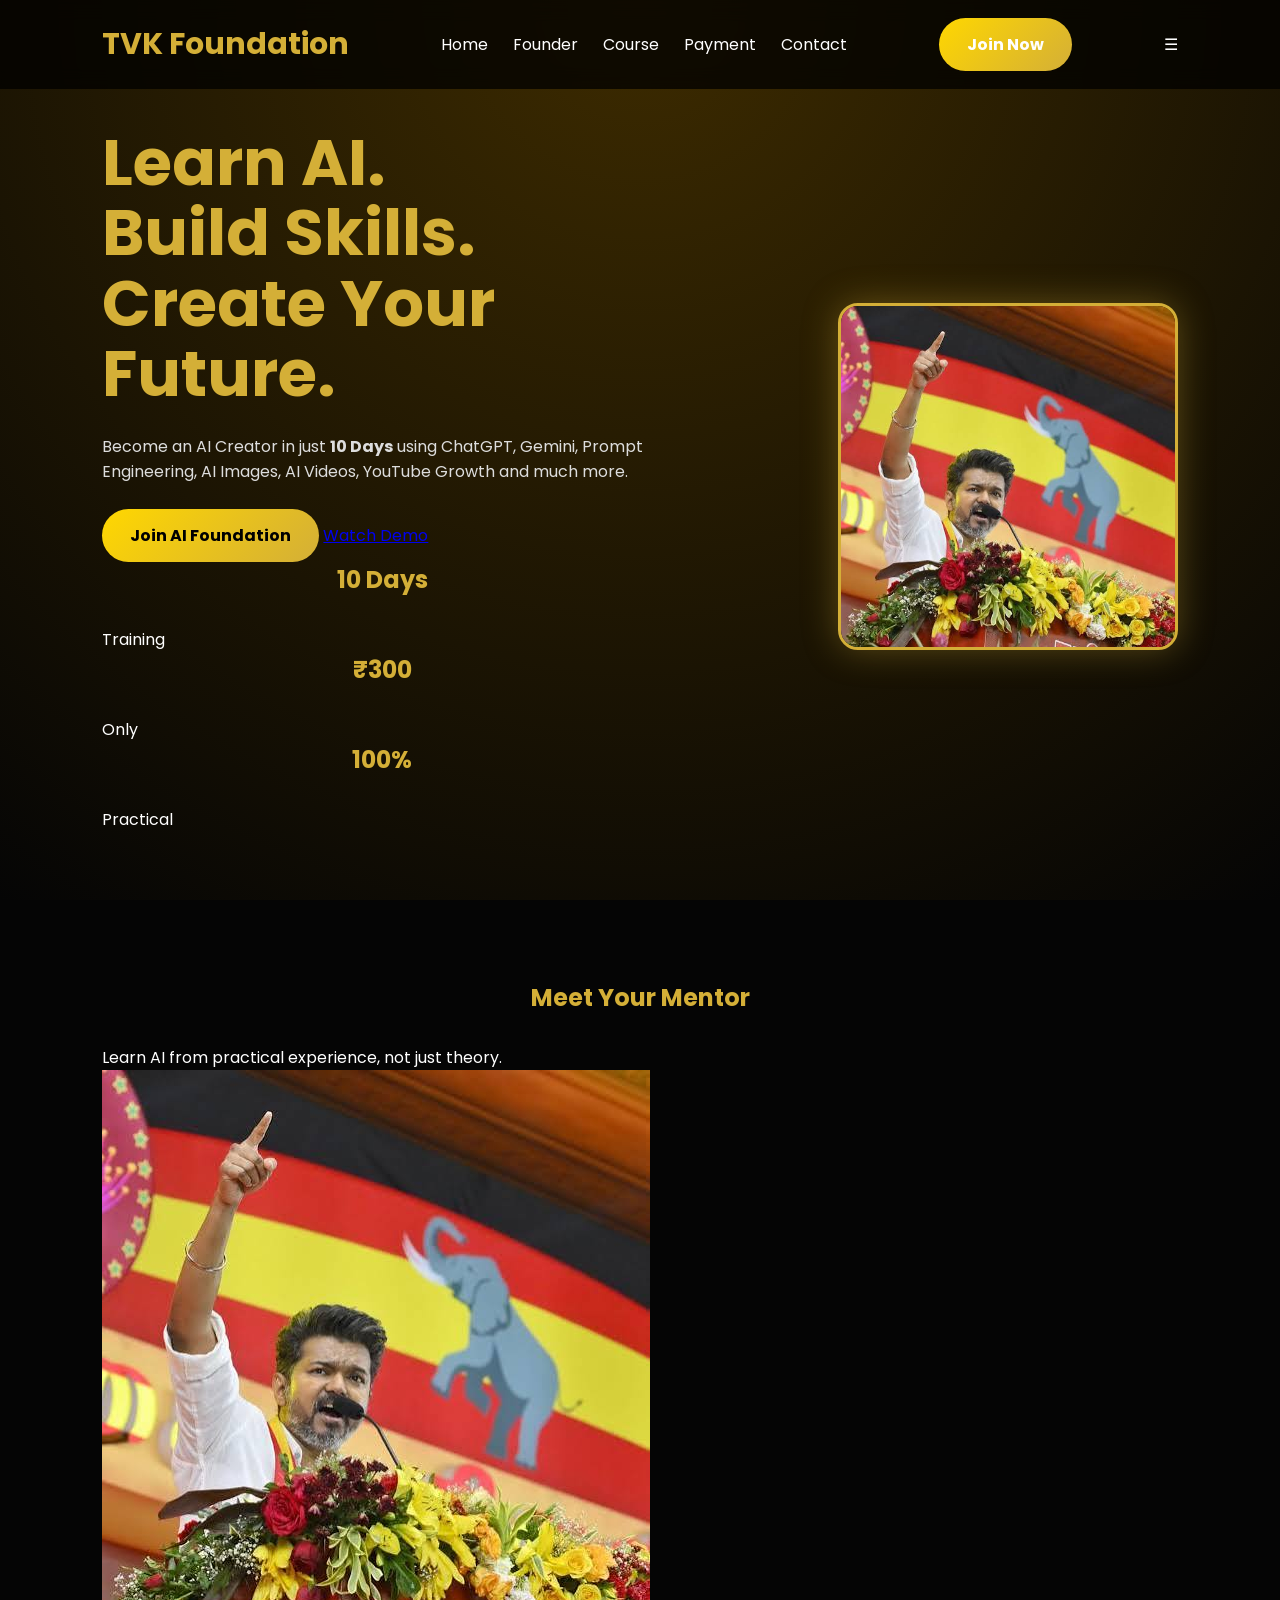
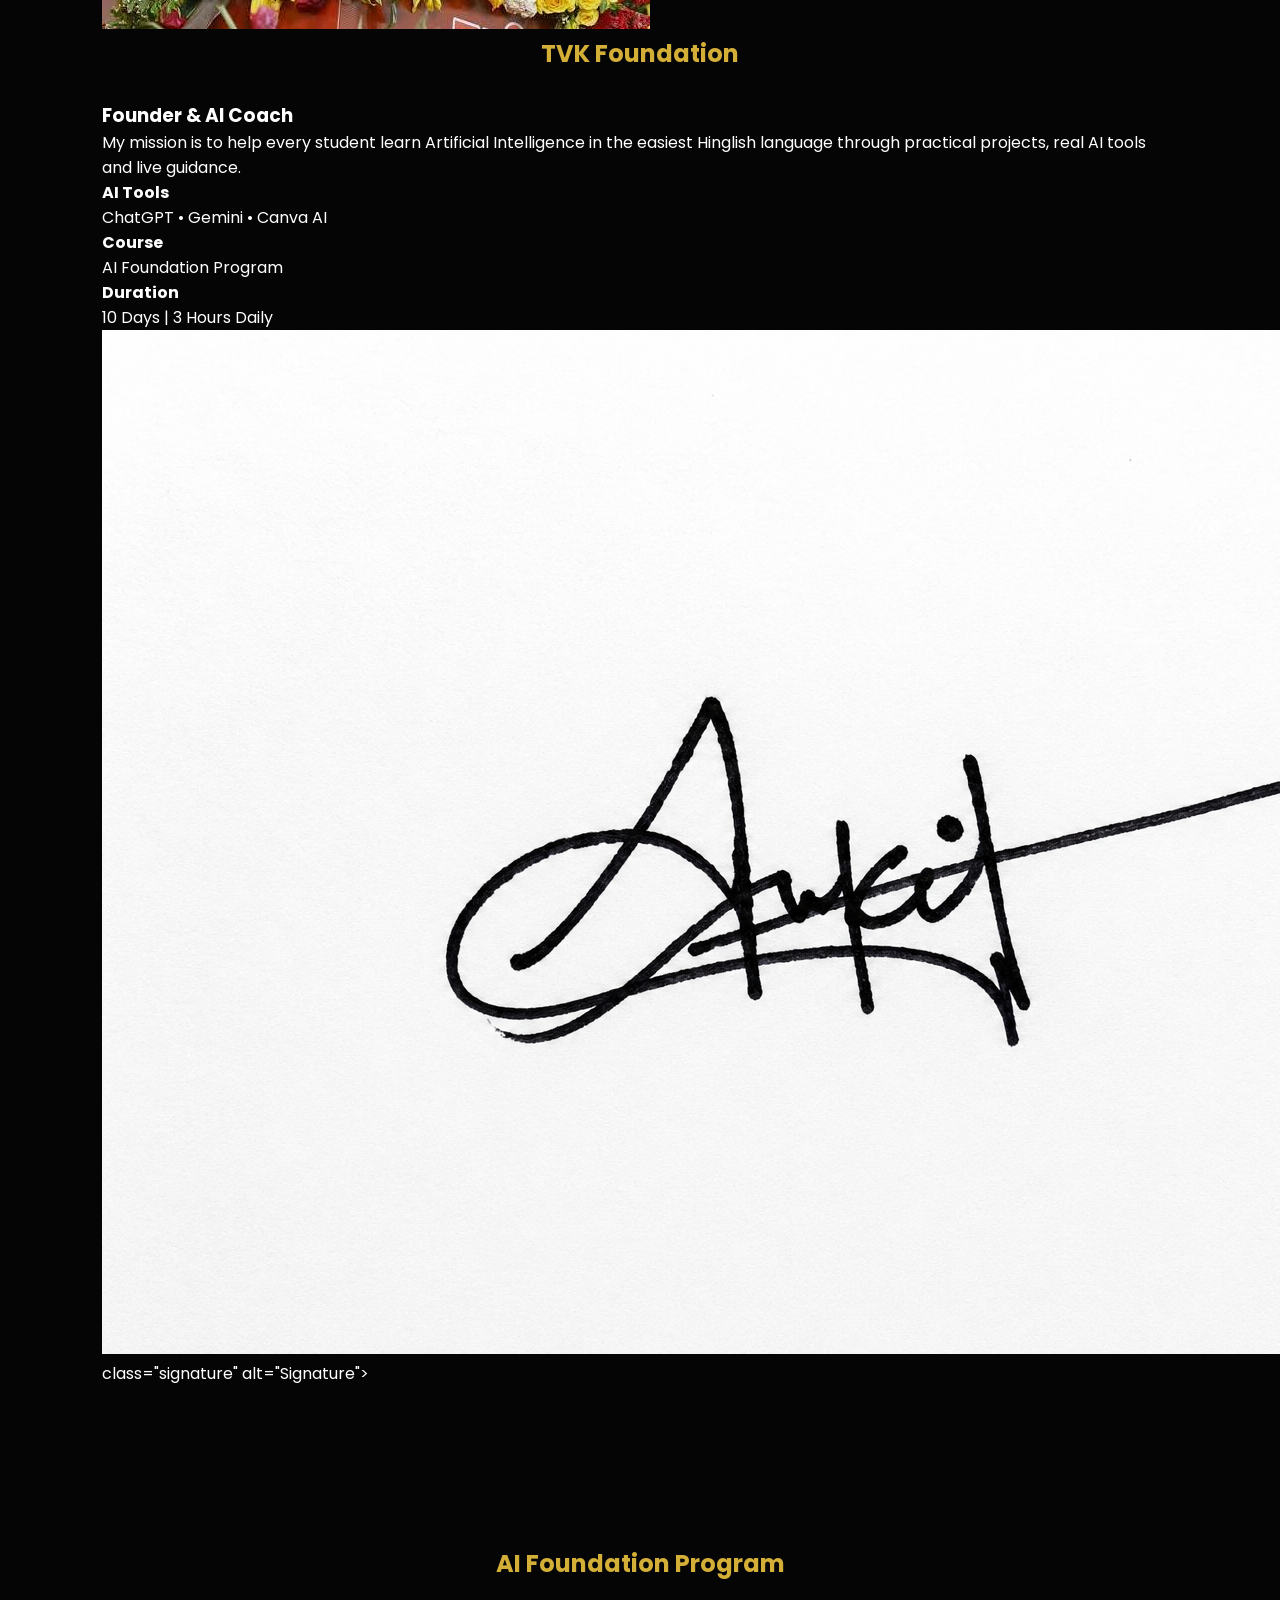
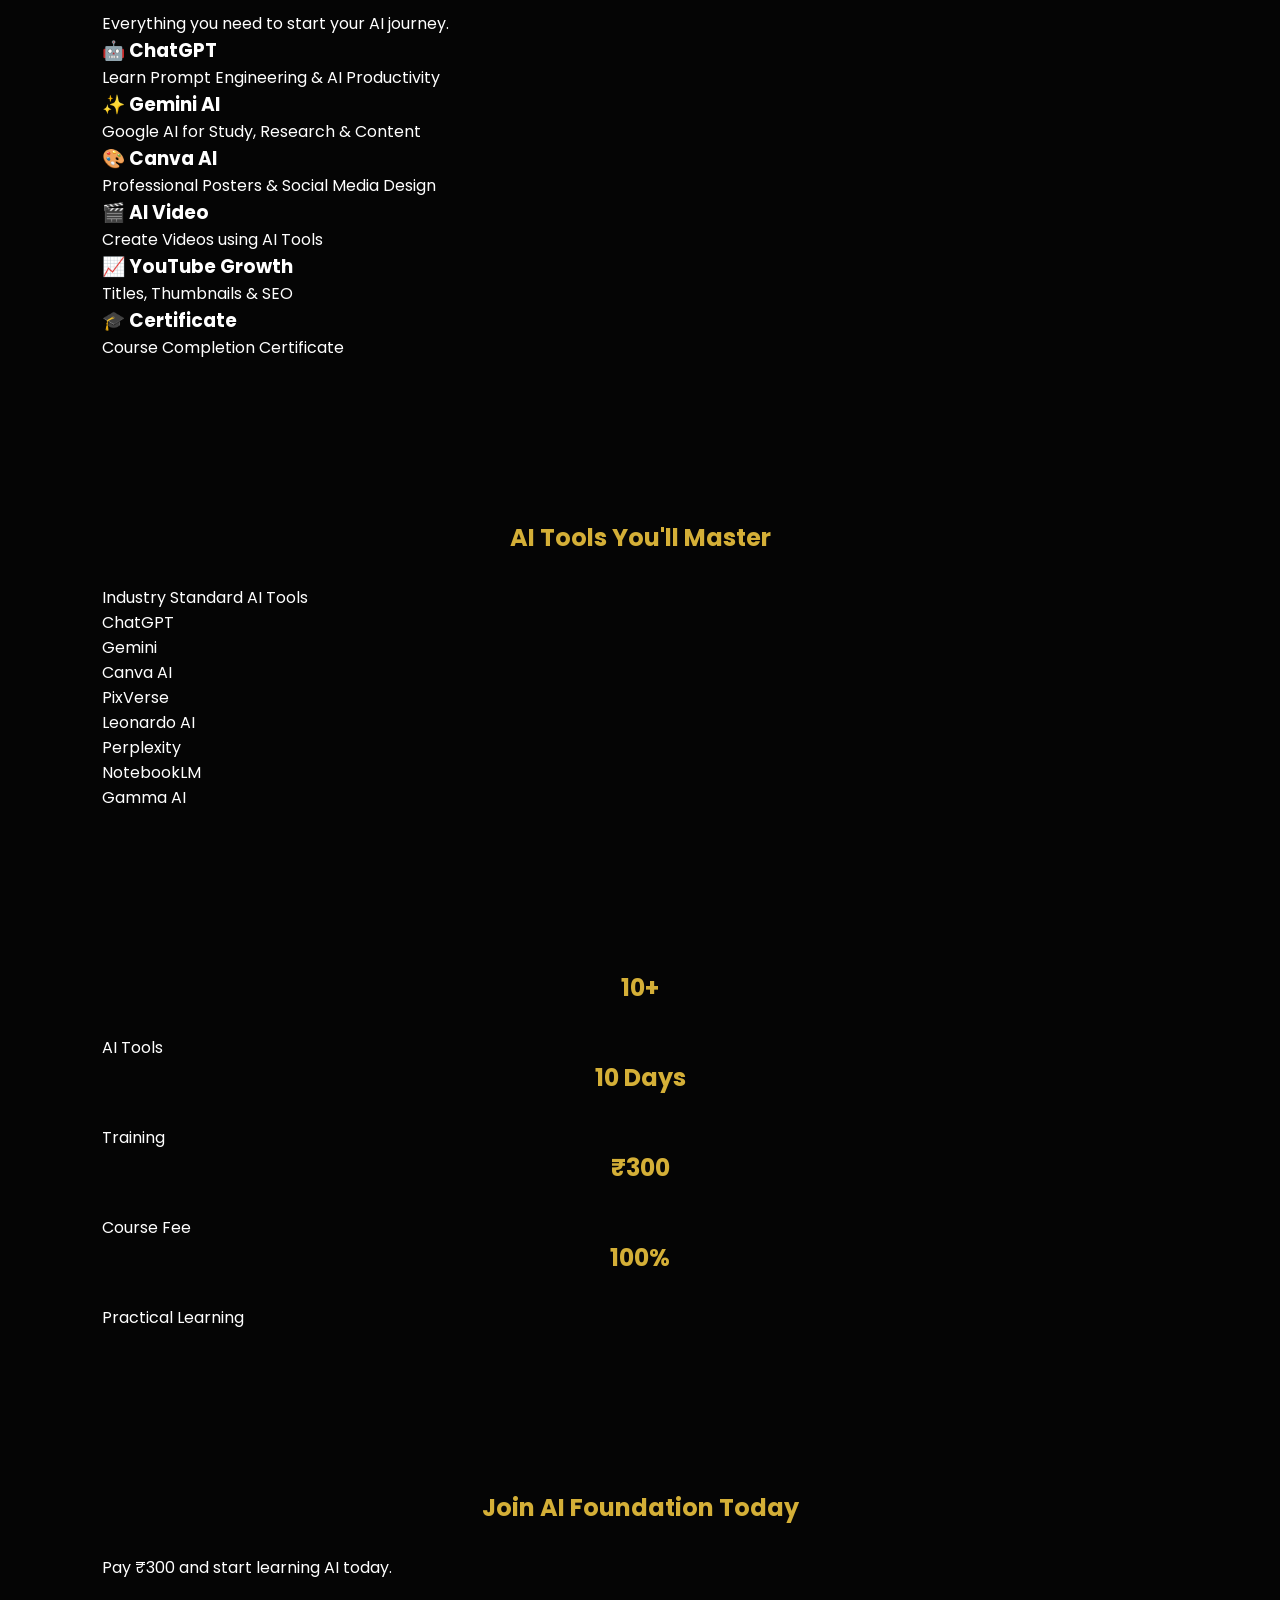
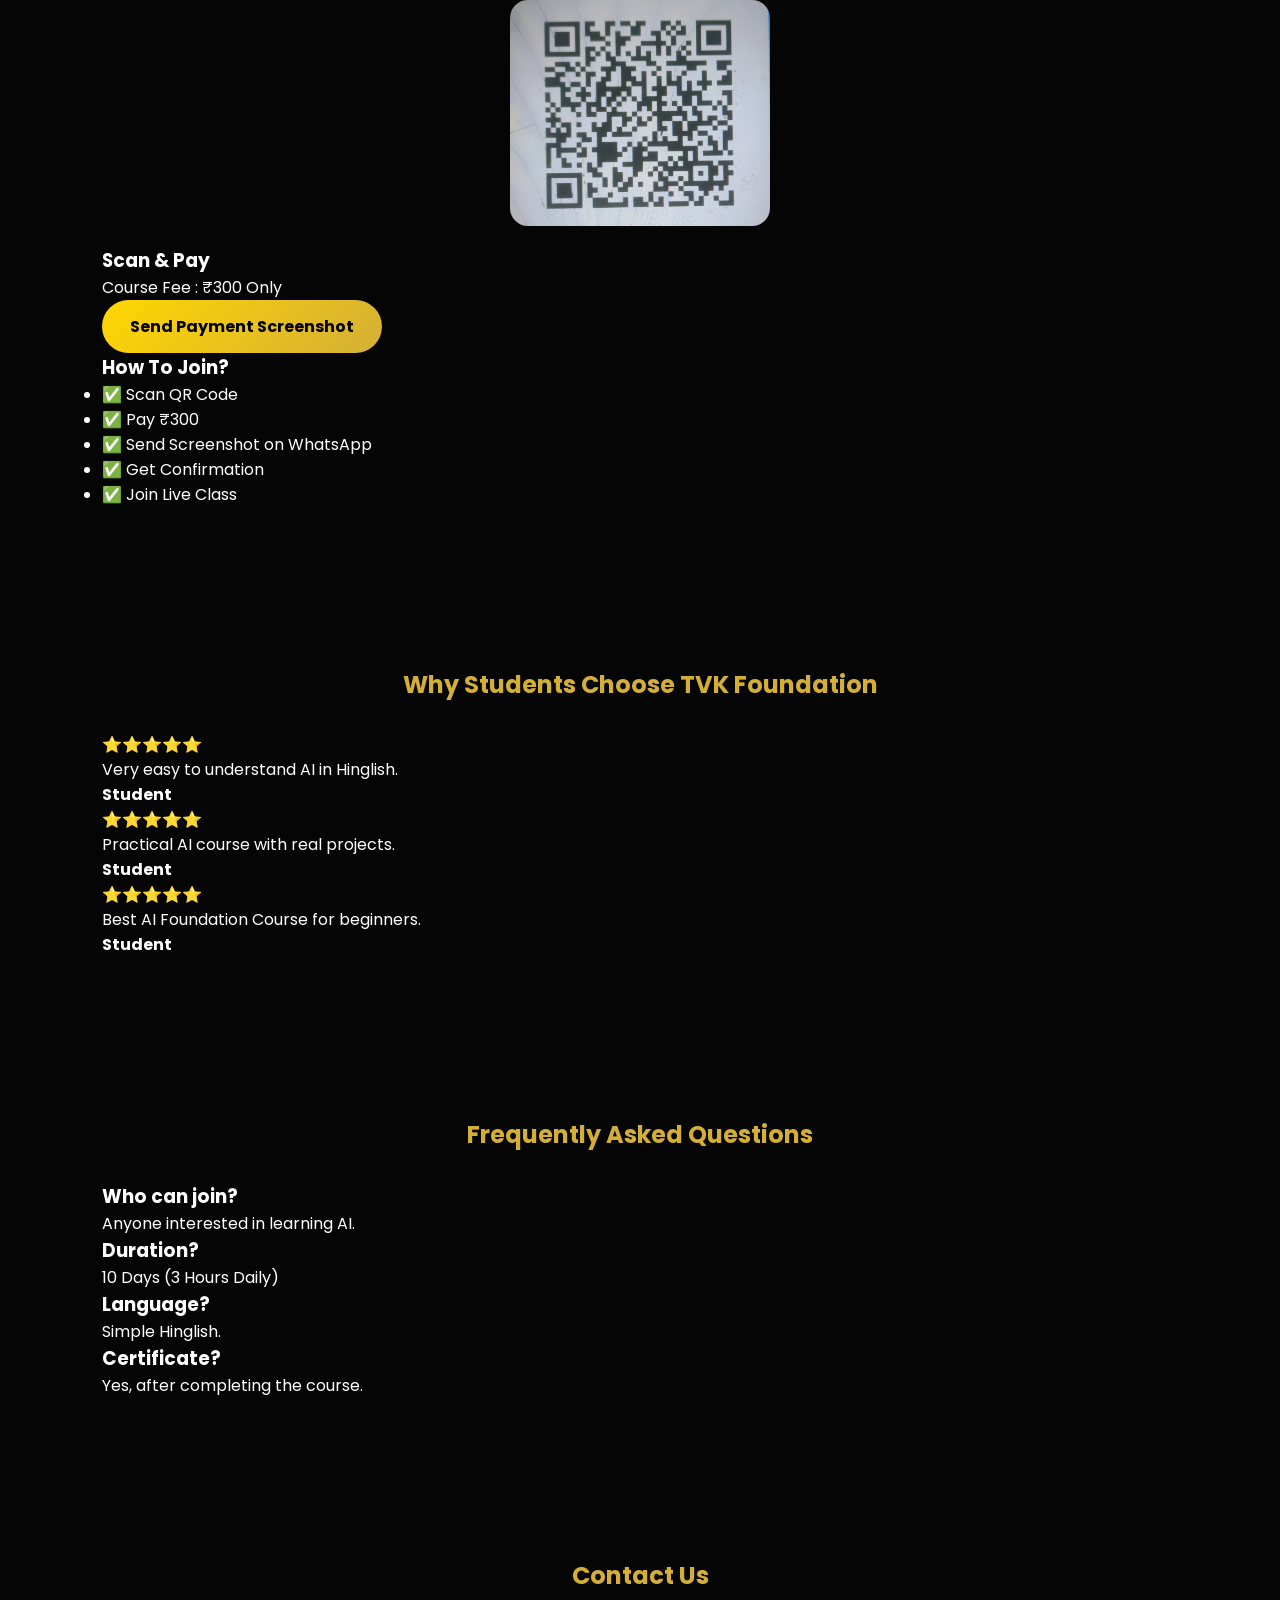
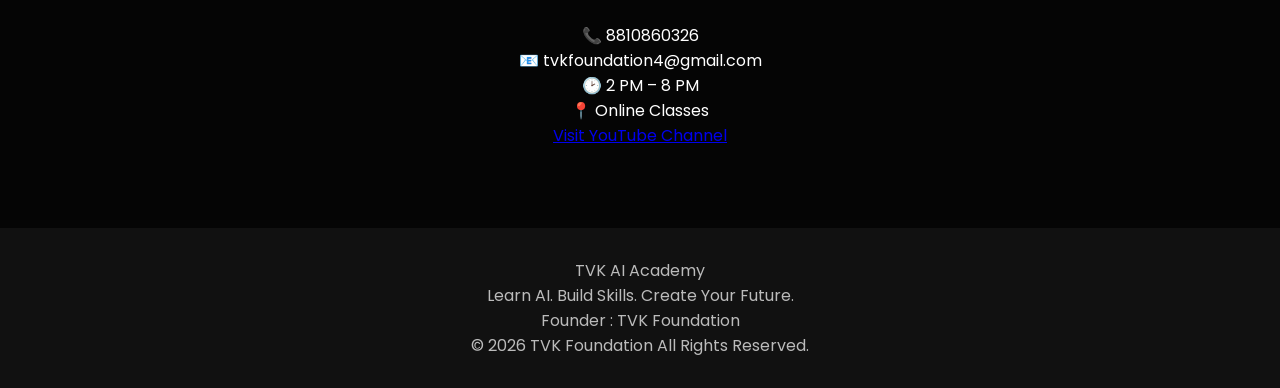
==== commit 032d9c79: "Add files via upload" ====
--- a/index.html
+++ b/index.html
@@ -7,10 +7,10 @@
 
 <meta name="viewport" content="width=device-width, initial-scale=1.0">
 
-<title>TVK AI Academy | Learn AI. Build Skills. Create Your Future.</title>
+<title>TVK Foundation | Learn AI. Build Skills. Create Your Future.</title>
 
 <meta name="description"
-content="TVK AI Academy - India's Practical AI Learning Platform">
+content="TVK Foundation - India's Practical AI Learning Platform">
 
 <meta name="keywords"
 content="AI, ChatGPT, Gemini, Prompt Engineering, AI Course, AK AI Academy">
@@ -41,7 +41,7 @@
 
 <div class="logo">
 
-<span>TVK AI Academy</span>
+<span>TVK Foundation</span>
 
 </div>
 
@@ -173,9 +173,7 @@
 
 <div class="hero-image">
 
-<img src="founder.jpg">
-
-alt="Founder">
+<img src="TvkFounder.jpeg" alt="Founder">
 
 </div>
 
@@ -197,9 +195,9 @@
 
 <div class="founder-container">
 
-<div class="TVKfounder-image">
-
-<img src="imagesTVkfounder.jpg" alt="Founder">
+<div class="founder-image">
+
+<img src="TvkFounder.jpeg" alt="Founder">
 
 </div>
 
@@ -449,7 +447,7 @@
 
 <div class="payment-card">
 
-<img src="QR.Jpeg">
+<img src="tvk_qr.png" alt="QR Code" alt="QR Code">
 
 <h3>Scan & Pay</h3>
 
@@ -499,7 +497,7 @@
 
 <div class="section-title">
 
-<h2>Why Students Choose TVK AI Academy</h2>
+<h2>Why Students Choose TVK Foundation</h2>
 
 </div>
 
@@ -679,7 +677,7 @@
 
 <p>
 
-© 2026 TVK AI Academy
+© 2026 TVK Foundation
 
 All Rights Reserved.
 
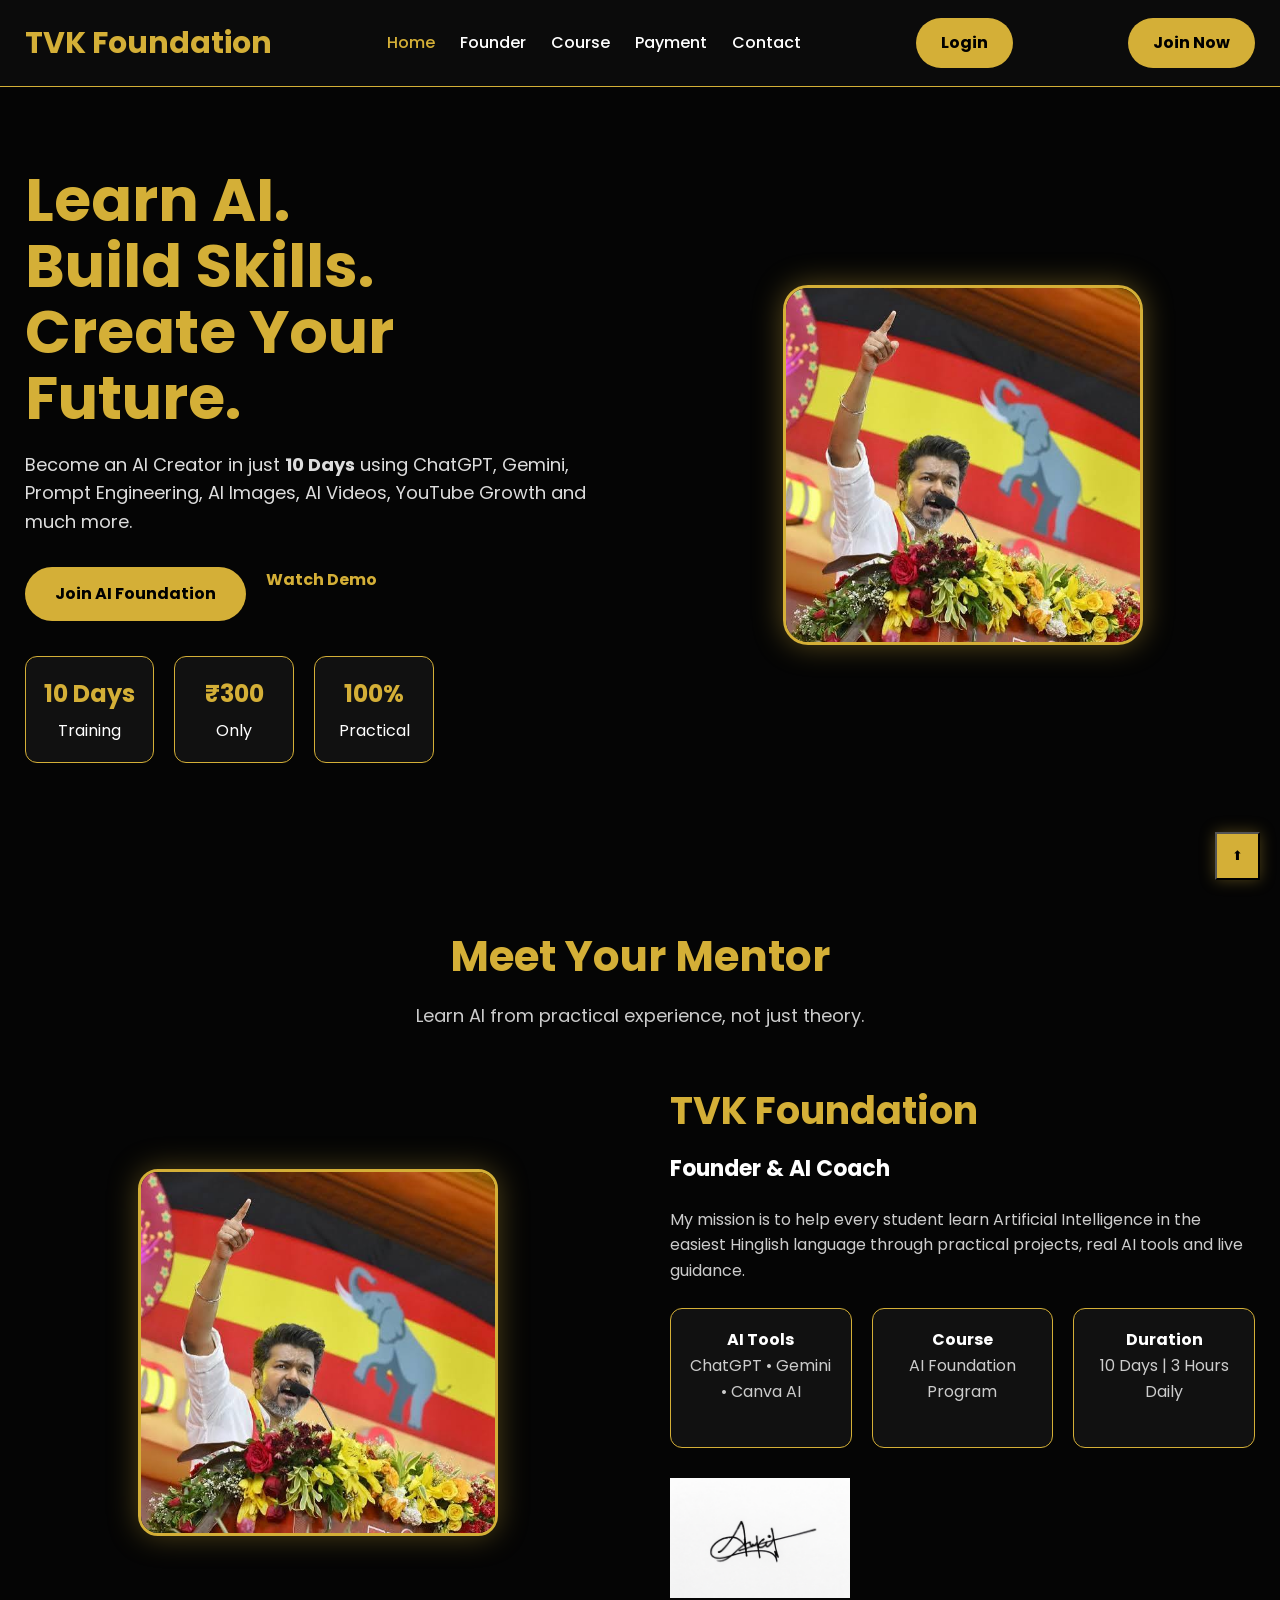
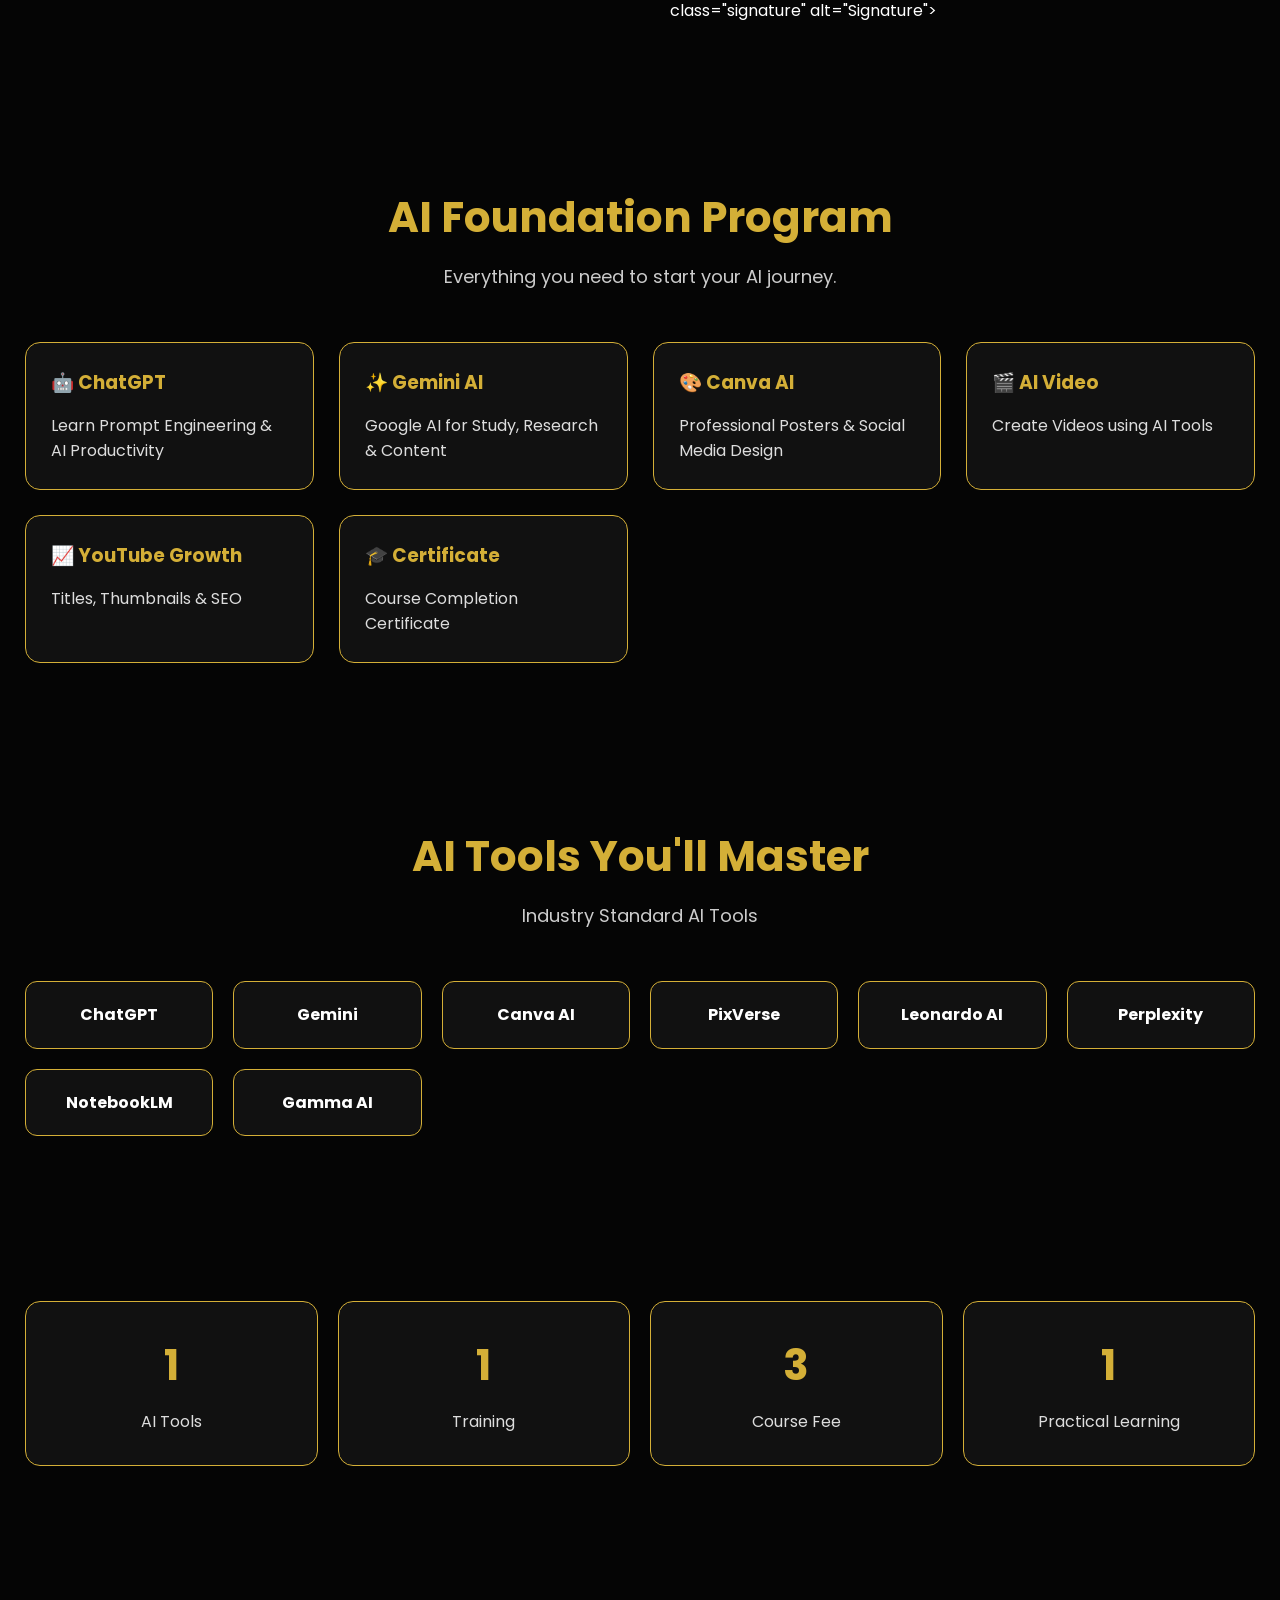
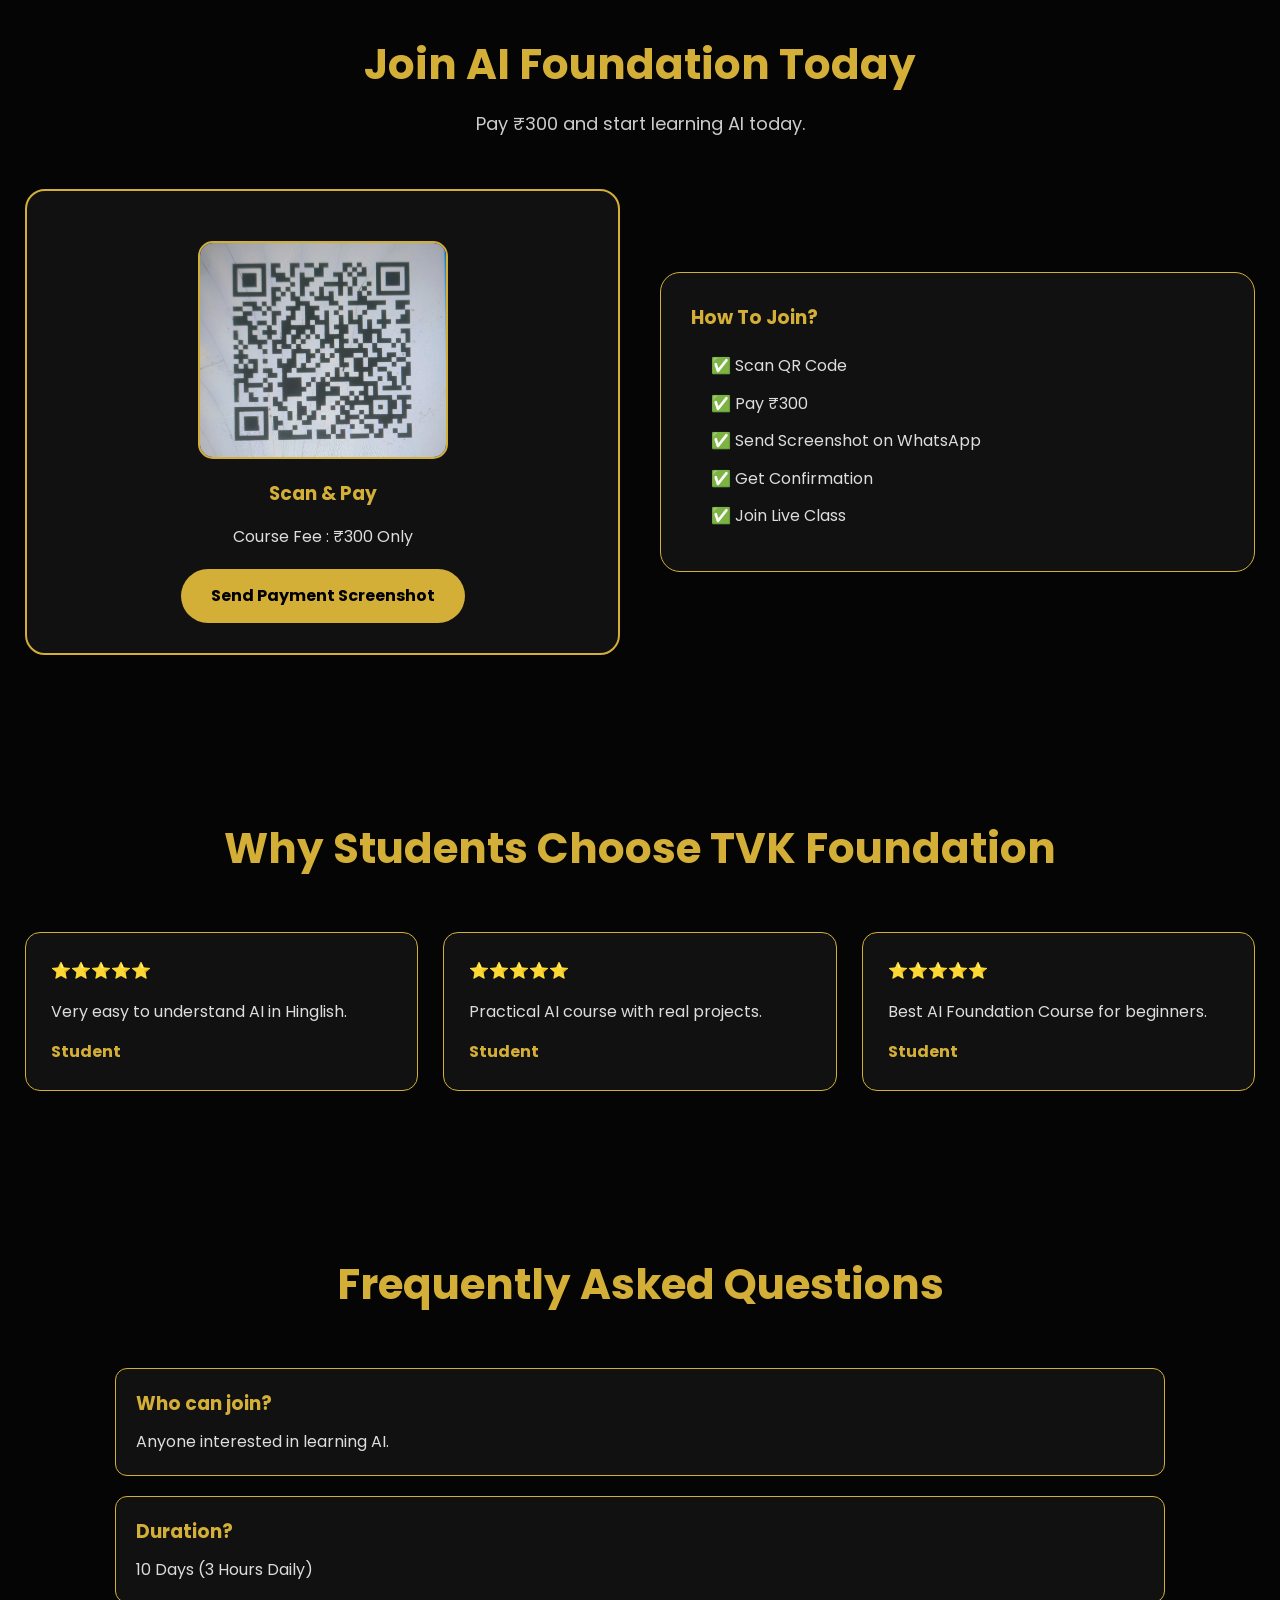
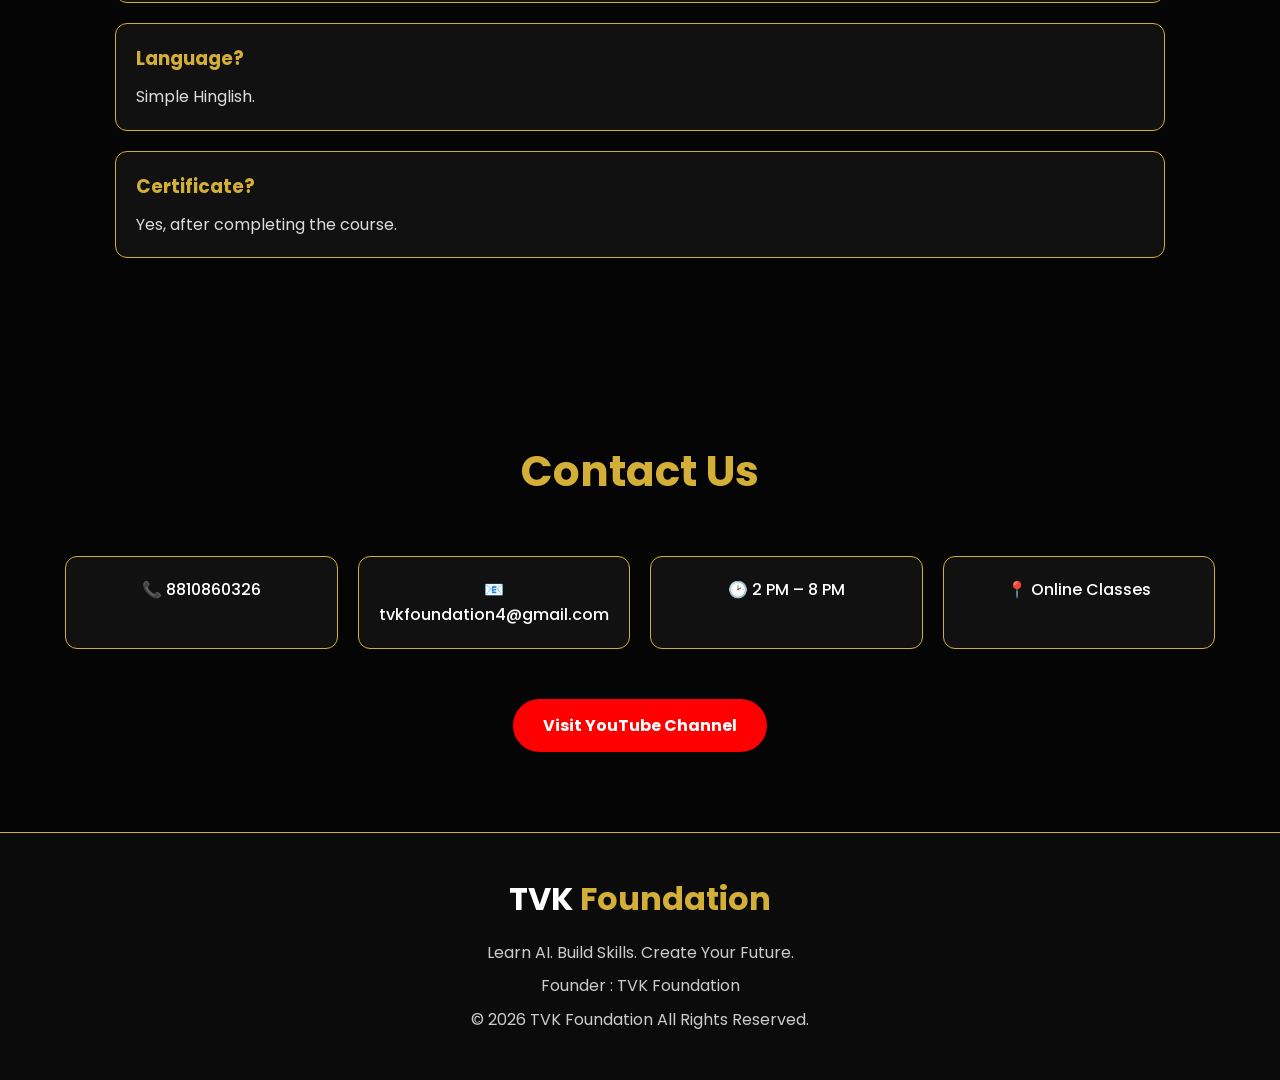
==== commit 20dbaa3b: "Add files via upload" ====
--- a/index.html
+++ b/index.html
@@ -1,102 +1,63 @@
 <!DOCTYPE html>
+
 <html lang="en">
-
 <head>
-
-<meta charset="UTF-8">
-
-<meta name="viewport" content="width=device-width, initial-scale=1.0">
-
+<meta charset="utf-8"/>
+<meta content="width=device-width, initial-scale=1.0" name="viewport"/>
 <title>TVK Foundation | Learn AI. Build Skills. Create Your Future.</title>
-
-<meta name="description"
-content="TVK Foundation - India's Practical AI Learning Platform">
-
-<meta name="keywords"
-content="AI, ChatGPT, Gemini, Prompt Engineering, AI Course, AK AI Academy">
-
-<meta name="author"
-content="TVK Foundation">
-
-<link rel="icon"
-href="images/logo.png">
-
-<link rel="stylesheet"
-href="style.css">
-
-<link href="https://fonts.googleapis.com/css2?family=Poppins:wght@300;400;500;600;700;800&display=swap"
-rel="stylesheet">
-
+<meta content="TVK Foundation - India's Practical AI Learning Platform" name="description"/>
+<meta content="AI, ChatGPT, Gemini, Prompt Engineering, AI Course, AK AI Academy" name="keywords"/>
+<meta content="TVK Foundation" name="author"/>
+<link href="images/logo.png" rel="icon"/>
+<link href="style.css" rel="stylesheet"/>
+<link href="https://fonts.googleapis.com/css2?family=Poppins:wght@300;400;500;600;700;800&amp;display=swap" rel="stylesheet"/>
 </head>
-
 <body>
-
 <!--==========================
         NAVBAR
 ===========================-->
-
 <header>
-
 <nav class="navbar">
-
 <div class="logo">
-
 <span>TVK Foundation</span>
-
-</div>
-
+</div>
 <ul class="nav-links">
-
 <li><a href="#home">Home</a></li>
-
 <li><a href="#founder">Founder</a></li>
-
 <li><a href="#course">Course</a></li>
-
 <li><a href="#payment">Payment</a></li>
-
 <li><a href="#contact">Contact</a></li>
-
-</ul>
-
-<a href="#payment" class="join-btn">
+</ul><a class="join-btn" href="login.html">Login</a>
+<a class="join-btn" href="register.html">
 
 Join Now
 
 </a>
-
 <div class="menu-btn">
 
 ☰
 
 </div>
-
 </nav>
-
 </header>
-
 <!--==========================
         HERO
 ===========================-->
-
 <section class="hero" id="home">
-
 <div class="hero-left">
-
 <h1>
 
 Learn AI.
 
-<br>
+<br/>
 
 Build Skills.
 
-<br>
+<br/>
 
 Create Your Future.
 
 </h1>
-
 <p>
 
 Become an AI Creator in just
@@ -117,96 +78,53 @@
 and much more.
 
 </p>
-
 <div class="hero-buttons">
-
-<a href="#course"
-class="main-btn">
+<a class="main-btn" href="register.html">
 
 Join AI Foundation
 
 </a>
-
-<a href="https://youtube.com/@leadership90th"
-
-target="_blank"
-
-class="secondary-btn">
+<a class="secondary-btn" href="https://youtube.com/@leadership90th" target="_blank">
 
 Watch Demo
 
 </a>
-
-</div>
-
+</div>
 <div class="hero-stats">
-
-<div>
-
+<div>
 <h2>10 Days</h2>
-
 <span>Training</span>
-
-</div>
-
-<div>
-
+</div>
+<div>
 <h2>₹300</h2>
-
 <span>Only</span>
-
-</div>
-
-<div>
-
+</div>
+<div>
 <h2>100%</h2>
-
 <span>Practical</span>
-
-</div>
-
-</div>
-
-</div>
-
+</div>
+</div>
+</div>
 <div class="hero-right">
-
 <div class="hero-image">
-
-<img src="TvkFounder.jpeg" alt="Founder">
-
-</div>
-
-</div>
-
+<img alt="Founder" src="TvkFounder.jpeg"/>
+</div>
+</div>
 </section><!--=================================
         FOUNDER SECTION
 ==================================-->
-
 <section class="founder" id="founder">
-
-<div class="section-title">
-
+<div class="section-title">
 <h2>Meet Your Mentor</h2>
-
 <p>Learn AI from practical experience, not just theory.</p>
-
-</div>
-
+</div>
 <div class="founder-container">
-
 <div class="founder-image">
-
-<img src="TvkFounder.jpeg" alt="Founder">
-
-</div>
-
+<img alt="Founder" src="TvkFounder.jpeg"/>
+</div>
 <div class="founder-content">
-
 <h2>TVK Foundation</h2>
-
-<h3>Founder & AI Coach</h3>
-
+<h3>Founder &amp; AI Coach</h3>
 <p>
 
 My mission is to help every student learn Artificial Intelligence
@@ -214,295 +132,174 @@
 real AI tools and live guidance.
 
 </p>
-
 <div class="founder-info">
-
-<div>
-
+<div>
 <h4>AI Tools</h4>
-
 <p>ChatGPT • Gemini • Canva AI</p>
-
-</div>
-
-<div>
-
+</div>
+<div>
 <h4>Course</h4>
-
 <p>AI Foundation Program</p>
-
-</div>
-
-<div>
-
+</div>
+<div>
 <h4>Duration</h4>
-
 <p>10 Days | 3 Hours Daily</p>
-
-</div>
-
-</div>
-
-<img src="signature.png">
+</div>
+</div>
+<img alt="Signature" class="signature" src="signature.png"/>
 
 class="signature"
 
-alt="Signature">
-
-</div>
-
-</div>
-
-</section>
-
+alt="Signature"&gt;
+
+</div>
+</div>
+</section>
 <!--=================================
         COURSE SECTION
 ==================================-->
-
 <section class="course" id="course">
-
-<div class="section-title">
-
+<div class="section-title">
 <h2>AI Foundation Program</h2>
-
 <p>
 
 Everything you need to start your AI journey.
 
 </p>
-
-</div>
-
+</div>
 <div class="course-grid">
-
-<div class="course-card">
-
+<div class="course-card">
 <h3>🤖 ChatGPT</h3>
-
-<p>
-
-Learn Prompt Engineering & AI Productivity
-
-</p>
-
-</div>
-
-<div class="course-card">
-
+<p>
+
+Learn Prompt Engineering &amp; AI Productivity
+
+</p>
+</div>
+<div class="course-card">
 <h3>✨ Gemini AI</h3>
-
-<p>
-
-Google AI for Study, Research & Content
-
-</p>
-
-</div>
-
-<div class="course-card">
-
+<p>
+
+Google AI for Study, Research &amp; Content
+
+</p>
+</div>
+<div class="course-card">
 <h3>🎨 Canva AI</h3>
-
-<p>
-
-Professional Posters & Social Media Design
-
-</p>
-
-</div>
-
-<div class="course-card">
-
+<p>
+
+Professional Posters &amp; Social Media Design
+
+</p>
+</div>
+<div class="course-card">
 <h3>🎬 AI Video</h3>
-
 <p>
 
 Create Videos using AI Tools
 
 </p>
-
-</div>
-
-<div class="course-card">
-
+</div>
+<div class="course-card">
 <h3>📈 YouTube Growth</h3>
-
-<p>
-
-Titles, Thumbnails & SEO
-
-</p>
-
-</div>
-
-<div class="course-card">
-
+<p>
+
+Titles, Thumbnails &amp; SEO
+
+</p>
+</div>
+<div class="course-card">
 <h3>🎓 Certificate</h3>
-
 <p>
 
 Course Completion Certificate
 
 </p>
-
-</div>
-
-</div>
-
-</section>
-
+</div>
+</div>
+</section>
 <!--=================================
         AI TOOLS
 ==================================-->
-
 <section class="tools">
-
-<div class="section-title">
-
+<div class="section-title">
 <h2>AI Tools You'll Master</h2>
-
 <p>
 
 Industry Standard AI Tools
 
 </p>
-
-</div>
-
+</div>
 <div class="tools-grid">
-
 <div class="tool-box">ChatGPT</div>
-
 <div class="tool-box">Gemini</div>
-
 <div class="tool-box">Canva AI</div>
-
 <div class="tool-box">PixVerse</div>
-
 <div class="tool-box">Leonardo AI</div>
-
 <div class="tool-box">Perplexity</div>
-
 <div class="tool-box">NotebookLM</div>
-
 <div class="tool-box">Gamma AI</div>
-
-</div>
-
-</section>
-
+</div>
+</section>
 <!--=================================
         STATS
 ==================================-->
-
 <section class="stats">
-
 <div class="stat-box">
-
 <h2>10+</h2>
-
 <p>AI Tools</p>
-
-</div>
-
+</div>
 <div class="stat-box">
-
 <h2>10 Days</h2>
-
 <p>Training</p>
-
-</div>
-
+</div>
 <div class="stat-box">
-
 <h2>₹300</h2>
-
 <p>Course Fee</p>
-
-</div>
-
+</div>
 <div class="stat-box">
-
 <h2>100%</h2>
-
 <p>Practical Learning</p>
-
-</div>
-
+</div>
 </section><!--=================================
         PAYMENT SECTION
 ==================================-->
-
 <section class="payment" id="payment">
-
-<div class="section-title">
-
+<div class="section-title">
 <h2>Join AI Foundation Today</h2>
-
 <p>Pay ₹300 and start learning AI today.</p>
-
-</div>
-
+</div>
 <div class="payment-container">
-
 <div class="payment-card">
-
-<img src="tvk_qr.png" alt="QR Code" alt="QR Code">
-
-<h3>Scan & Pay</h3>
-
+<img alt="QR Code" src="tvk_qr.png"/>
+<h3>Scan &amp; Pay</h3>
 <p>Course Fee : ₹300 Only</p>
-
-<a href="https://wa.me/918810860326"
-
-target="_blank"
-
-class="pay-btn">
+<a class="pay-btn" href="https://wa.me/918810860326" target="_blank">
 
 Send Payment Screenshot
 
 </a>
-
-</div>
-
+</div>
 <div class="payment-steps">
-
 <h3>How To Join?</h3>
-
 <ul>
-
 <li>✅ Scan QR Code</li>
-
 <li>✅ Pay ₹300</li>
-
 <li>✅ Send Screenshot on WhatsApp</li>
-
 <li>✅ Get Confirmation</li>
-
 <li>✅ Join Live Class</li>
-
 </ul>
-
-</div>
-
-</div>
-
-</section>
-
+</div>
+</div>
+</section>
 <!--=================================
         TESTIMONIALS
 ==================================-->
-
 <section class="testimonials">
-
-<div class="section-title">
-
+<div class="section-title">
 <h2>Why Students Choose TVK Foundation</h2>
-
-</div>
-
+</div>
 <div class="testimonial-grid">
-
 <div class="testimonial-card">
 
 ⭐⭐⭐⭐⭐
@@ -512,11 +309,8 @@
 Very easy to understand AI in Hinglish.
 
 </p>
-
 <h4>Student</h4>
-
-</div>
-
+</div>
 <div class="testimonial-card">
 
 ⭐⭐⭐⭐⭐
@@ -526,11 +320,8 @@
 Practical AI course with real projects.
 
 </p>
-
 <h4>Student</h4>
-
-</div>
-
+</div>
 <div class="testimonial-card">
 
 ⭐⭐⭐⭐⭐
@@ -540,125 +331,74 @@
 Best AI Foundation Course for beginners.
 
 </p>
-
 <h4>Student</h4>
-
-</div>
-
-</div>
-
-</section>
-
+</div>
+</div>
+</section>
 <!--=================================
         FAQ
 ==================================-->
-
 <section class="faq">
-
-<div class="section-title">
-
+<div class="section-title">
 <h2>Frequently Asked Questions</h2>
-
-</div>
-
+</div>
 <div class="faq-box">
-
 <h3>Who can join?</h3>
-
 <p>Anyone interested in learning AI.</p>
-
-</div>
-
+</div>
 <div class="faq-box">
-
 <h3>Duration?</h3>
-
 <p>10 Days (3 Hours Daily)</p>
-
-</div>
-
+</div>
 <div class="faq-box">
-
 <h3>Language?</h3>
-
 <p>Simple Hinglish.</p>
-
-</div>
-
+</div>
 <div class="faq-box">
-
 <h3>Certificate?</h3>
-
 <p>Yes, after completing the course.</p>
-
-</div>
-
-</section>
-
+</div>
+</section>
 <!--=================================
         CONTACT
 ==================================-->
-
 <section class="contact" id="contact">
-
-<div class="section-title">
-
+<div class="section-title">
 <h2>Contact Us</h2>
-
-</div>
-
+</div>
 <div class="contact-grid">
-
 <div>
 
 📞 8810860326
 
 </div>
-
 <div>
 
 📧 tvkfoundation4@gmail.com
 
 </div>
-
 <div>
 
 🕑 2 PM – 8 PM
 
 </div>
-
 <div>
 
 📍 Online Classes
 
 </div>
-
-</div>
-
-<a href="https://youtube.com/@leadership90th"
-
-target="_blank"
-
-class="youtube-btn">
+</div>
+<a class="youtube-btn" href="https://youtube.com/@leadership90th" target="_blank">
 
 Visit YouTube Channel
 
 </a>
-
-</section>
-
+</section>
 <!--=================================
         FOOTER
 ==================================-->
-
 <footer>
-
-<div class="footer-logo">
-
-TVK <span>AI Academy</span>
-
-</div>
-
+<div class="footer-logo">TVK <span>Foundation</span></div>
 <p>
 
 Learn AI.
@@ -668,13 +408,11 @@
 Create Your Future.
 
 </p>
-
 <p>
 
 Founder : TVK Foundation 
 
 </p>
-
 <p>
 
 © 2026 TVK Foundation
@@ -682,11 +420,7 @@
 All Rights Reserved.
 
 </p>
-
 </footer>
-
 <script src="script.js"></script>
-
 </body>
-
 </html>
--- a/style.css
+++ b/style.css
@@ -1,83 +1,1232 @@
-
-@import url('https://fonts.googleapis.com/css2?family=Poppins:wght@300;400;500;600;700;800&display=swap');
-*{margin:0;padding:0;box-sizing:border-box;font-family:'Poppins',sans-serif;scroll-behavior:smooth}
-:root{
---gold:#D4AF37;
---gold2:#FFD700;
---bg:#050505;
---card:#151515;
---text:#fff;
-}
-body{background:var(--bg);color:var(--text);overflow-x:hidden}
-header{position:fixed;top:0;width:100%;background:rgba(0,0,0,.75);backdrop-filter:blur(10px);z-index:999}
-.navbar{display:flex;justify-content:space-between;align-items:center;padding:18px 8%}
-.logo{color:var(--gold);font-size:30px;font-weight:700}
-.navbar ul{display:flex;list-style:none;gap:25px}
-.navbar a{text-decoration:none;color:#fff}
-.navbar a:hover{color:var(--gold)}
-.join-btn,.main-btn,.pay-btn{
+/* ===================================
+   TVK Foundation
+   style.css (Part 1)
+=================================== */
+
+*{
+margin:0;
+padding:0;
+box-sizing:border-box;
+font-family:'Poppins',sans-serif;
+scroll-behavior:smooth;
+}
+
+body{
+background:#050505;
+color:#ffffff;
+line-height:1.6;
+overflow-x:hidden;
+}
+
+img{
+max-width:100%;
+display:block;
+}
+
+a{
+text-decoration:none;
+color:inherit;
+}
+
+ul{
+list-style:none;
+}
+
+/* =======================
+   NAVBAR
+======================= */
+
+header{
+
+position:sticky;
+
+top:0;
+
+z-index:999;
+
+background:#0b0b0b;
+
+border-bottom:1px solid #d4af37;
+
+}
+
+.navbar{
+
+max-width:1300px;
+
+margin:auto;
+
+display:flex;
+
+justify-content:space-between;
+
+align-items:center;
+
+padding:18px 25px;
+
+}
+
+.logo span{
+
+font-size:30px;
+
+font-weight:700;
+
+color:#d4af37;
+
+}
+
+.nav-links{
+
+display:flex;
+
+gap:25px;
+
+align-items:center;
+
+}
+
+.nav-links a{
+
+color:#fff;
+
+font-weight:500;
+
+transition:.3s;
+
+}
+
+.nav-links a:hover{
+
+color:#d4af37;
+
+}
+
+.nav-links a.active{
+
+color:#d4af37;
+
+}
+
+.join-btn{
+
+background:#d4af37;
+
+color:#000;
+
+padding:12px 25px;
+
+border-radius:30px;
+
+font-weight:bold;
+
+transition:.3s;
+
+}
+
+.join-btn:hover{
+
+transform:scale(1.05);
+
+}
+
+.menu-btn{
+
+display:none;
+
+font-size:30px;
+
+cursor:pointer;
+
+color:#d4af37;
+
+}
+
+/* =======================
+   HERO
+======================= */
+
+.hero{
+
+max-width:1300px;
+
+margin:auto;
+
+padding:80px 25px;
+
+display:grid;
+
+grid-template-columns:1fr 1fr;
+
+gap:60px;
+
+align-items:center;
+
+}
+
+.hero h1{
+
+font-size:60px;
+
+line-height:1.1;
+
+color:#d4af37;
+
+margin-bottom:20px;
+
+}
+
+.hero p{
+
+font-size:18px;
+
+color:#ddd;
+
+margin-bottom:30px;
+
+}
+
+.hero-buttons{
+
+display:flex;
+
+gap:20px;
+
+margin-bottom:35px;
+
+}
+
+.main-btn{
+
+background:#d4af37;
+
+color:#000;
+
+padding:14px 30px;
+
+border-radius:30px;
+
+font-weight:bold;
+
+}
+
+.secondary-btn{
+
+color:#d4af37;
+
+font-weight:bold;
+
+}
+
+.hero-image img{
+
+width:360px;
+
+height:360px;
+
+margin:auto;
+
+object-fit:cover;
+
+border-radius:25px;
+
+border:3px solid #d4af37;
+
+box-shadow:0 0 30px rgba(212,175,55,.4);
+
+}
+
+/* Hero Stats */
+
+.hero-stats{
+
+display:flex;
+
+gap:20px;
+
+}
+
+.hero-stats div{
+
+background:#111;
+
+padding:18px;
+
+border-radius:12px;
+
+border:1px solid #d4af37;
+
+text-align:center;
+
+min-width:120px;
+
+}
+
+.hero-stats h2{
+
+color:#d4af37;
+
+margin-bottom:5px;
+
+}/* =======================
+   SECTION TITLE
+======================= */
+
+.section-title{
+
+text-align:center;
+
+margin-bottom:50px;
+
+}
+
+.section-title h2{
+
+font-size:42px;
+
+color:#d4af37;
+
+margin-bottom:12px;
+
+}
+
+.section-title p{
+
+color:#cccccc;
+
+font-size:18px;
+
+}
+
+/* =======================
+   FOUNDER
+======================= */
+
+.founder{
+
+max-width:1300px;
+
+margin:auto;
+
+padding:80px 25px;
+
+}
+
+.founder-container{
+
+display:grid;
+
+grid-template-columns:1fr 1fr;
+
+gap:60px;
+
+align-items:center;
+
+}
+
+.founder-image img{
+
+width:360px;
+
+margin:auto;
+
+border-radius:20px;
+
+border:3px solid #d4af37;
+
+box-shadow:0 0 30px rgba(212,175,55,.35);
+
+}
+
+.founder-content h2{
+
+font-size:38px;
+
+color:#d4af37;
+
+margin-bottom:10px;
+
+}
+
+.founder-content h3{
+
+font-size:22px;
+
+margin-bottom:20px;
+
+color:#ffffff;
+
+}
+
+.founder-content p{
+
+color:#cccccc;
+
+margin-bottom:25px;
+
+}
+
+.founder-info{
+
+display:grid;
+
+grid-template-columns:repeat(3,1fr);
+
+gap:20px;
+
+margin-bottom:30px;
+
+}
+
+.founder-info div{
+
+background:#111111;
+
+padding:18px;
+
+border:1px solid #d4af37;
+
+border-radius:12px;
+
+text-align:center;
+
+}
+
+.signature{
+
+width:180px;
+
+margin-top:20px;
+
+}
+
+/* =======================
+   COURSE
+======================= */
+
+.course{
+
+max-width:1300px;
+
+margin:auto;
+
+padding:80px 25px;
+
+}
+
+.course-grid{
+
+display:grid;
+
+grid-template-columns:repeat(auto-fit,minmax(250px,1fr));
+
+gap:25px;
+
+}
+
+.course-card{
+
+background:#111111;
+
+border:1px solid #d4af37;
+
+padding:25px;
+
+border-radius:15px;
+
+transition:.3s;
+
+}
+
+.course-card:hover{
+
+transform:translateY(-8px);
+
+box-shadow:0 0 20px rgba(212,175,55,.35);
+
+}
+
+.course-card h3{
+
+color:#d4af37;
+
+margin-bottom:15px;
+
+}
+
+.course-card p{
+
+color:#dddddd;
+
+}
+
+/* =======================
+   AI TOOLS
+======================= */
+
+.tools{
+
+max-width:1300px;
+
+margin:auto;
+
+padding:80px 25px;
+
+}
+
+.tools-grid{
+
+display:grid;
+
+grid-template-columns:repeat(auto-fit,minmax(180px,1fr));
+
+gap:20px;
+
+}
+
+.tool-box{
+
+background:#111111;
+
+border:1px solid #d4af37;
+
+padding:20px;
+
+border-radius:12px;
+
+text-align:center;
+
+font-weight:bold;
+
+transition:.3s;
+
+}
+
+.tool-box:hover{
+
+background:#d4af37;
+
+color:#000;
+
+transform:scale(1.05);
+
+}
+
+/* =======================
+   STATS
+======================= */
+
+.stats{
+
+max-width:1300px;
+
+margin:60px auto;
+
+padding:25px;
+
+display:grid;
+
+grid-template-columns:repeat(auto-fit,minmax(220px,1fr));
+
+gap:20px;
+
+}
+
+.stat-box{
+
+background:#111111;
+
+border:1px solid #d4af37;
+
+padding:30px;
+
+text-align:center;
+
+border-radius:15px;
+
+}
+
+.stat-box h2{
+
+font-size:42px;
+
+color:#d4af37;
+
+margin-bottom:10px;
+
+}
+
+.stat-box p{
+
+color:#dddddd;
+
+}/* =======================
+   PAYMENT
+======================= */
+
+.payment{
+
+max-width:1300px;
+
+margin:auto;
+
+padding:80px 25px;
+
+}
+
+.payment-container{
+
+display:grid;
+
+grid-template-columns:1fr 1fr;
+
+gap:40px;
+
+align-items:center;
+
+}
+
+.payment-card{
+
+background:#111111;
+
+border:2px solid #d4af37;
+
+border-radius:20px;
+
+padding:30px;
+
+text-align:center;
+
+}
+
+.payment-card img{
+
+width:250px;
+
+margin:20px auto;
+
+border-radius:15px;
+
+border:2px solid #d4af37;
+
+}
+
+.payment-card h3{
+
+color:#d4af37;
+
+margin:15px 0;
+
+}
+
+.payment-card p{
+
+color:#dddddd;
+
+margin-bottom:20px;
+
+}
+
+.pay-btn{
+
 display:inline-block;
-padding:14px 28px;
-background:linear-gradient(135deg,var(--gold2),var(--gold));
+
+padding:14px 30px;
+
+background:#d4af37;
+
 color:#000;
-border-radius:40px;
-font-weight:700;
-text-decoration:none;
-transition:.3s}
-.join-btn:hover,.main-btn:hover,.pay-btn:hover{
-transform:translateY(-3px);
-box-shadow:0 0 20px rgba(212,175,55,.4)}
+
+font-weight:bold;
+
+border-radius:30px;
+
+transition:.3s;
+
+}
+
+.pay-btn:hover{
+
+transform:scale(1.05);
+
+}
+
+.payment-steps{
+
+background:#111111;
+
+border:1px solid #d4af37;
+
+padding:30px;
+
+border-radius:20px;
+
+}
+
+.payment-steps h3{
+
+color:#d4af37;
+
+margin-bottom:20px;
+
+}
+
+.payment-steps ul{
+
+padding-left:20px;
+
+}
+
+.payment-steps li{
+
+margin:12px 0;
+
+color:#dddddd;
+
+}
+
+/* =======================
+   TESTIMONIALS
+======================= */
+
+.testimonials{
+
+max-width:1300px;
+
+margin:auto;
+
+padding:80px 25px;
+
+}
+
+.testimonial-grid{
+
+display:grid;
+
+grid-template-columns:repeat(auto-fit,minmax(280px,1fr));
+
+gap:25px;
+
+}
+
+.testimonial-card{
+
+background:#111111;
+
+border:1px solid #d4af37;
+
+padding:25px;
+
+border-radius:15px;
+
+transition:.3s;
+
+}
+
+.testimonial-card:hover{
+
+transform:translateY(-8px);
+
+box-shadow:0 0 20px rgba(212,175,55,.35);
+
+}
+
+.testimonial-card p{
+
+margin:15px 0;
+
+color:#dddddd;
+
+}
+
+.testimonial-card h4{
+
+color:#d4af37;
+
+}
+
+/* =======================
+   FAQ
+======================= */
+
+.faq{
+
+max-width:1100px;
+
+margin:auto;
+
+padding:80px 25px;
+
+}
+
+.faq-box{
+
+background:#111111;
+
+border:1px solid #d4af37;
+
+padding:20px;
+
+margin-bottom:20px;
+
+border-radius:12px;
+
+}
+
+.faq-box h3{
+
+color:#d4af37;
+
+margin-bottom:10px;
+
+}
+
+.faq-box p{
+
+color:#dddddd;
+
+}
+
+/* =======================
+   CONTACT
+======================= */
+
+.contact{
+
+max-width:1200px;
+
+margin:auto;
+
+padding:80px 25px;
+
+text-align:center;
+
+}
+
+.contact-grid{
+
+display:grid;
+
+grid-template-columns:repeat(auto-fit,minmax(220px,1fr));
+
+gap:20px;
+
+margin-bottom:30px;
+
+}
+
+.contact-grid div{
+
+background:#111111;
+
+border:1px solid #d4af37;
+
+padding:20px;
+
+border-radius:12px;
+
+font-weight:500;
+
+}
+
+.youtube-btn{
+
+display:inline-block;
+
+margin-top:20px;
+
+padding:14px 30px;
+
+background:#ff0000;
+
+color:#fff;
+
+border-radius:30px;
+
+font-weight:bold;
+
+transition:.3s;
+
+}
+
+.youtube-btn:hover{
+
+transform:scale(1.05);
+
+}
+
+/* =======================
+   FOOTER
+======================= */
+
+footer{
+
+background:#0b0b0b;
+
+border-top:1px solid #d4af37;
+
+padding:40px 20px;
+
+text-align:center;
+
+}
+
+.footer-logo{
+
+font-size:32px;
+
+font-weight:bold;
+
+color:#ffffff;
+
+margin-bottom:15px;
+
+}
+
+.footer-logo span{
+
+color:#d4af37;
+
+}
+
+footer p{
+
+margin:8px 0;
+
+color:#cccccc;
+
+}/* ===================================
+   TVK Foundation
+   style.css (Part 4)
+=================================== */
+
+/* =======================
+   Animation Classes
+======================= */
+
+.hidden{
+opacity:0;
+transform:translateY(40px);
+transition:all .8s ease;
+}
+
+.show{
+opacity:1;
+transform:translateY(0);
+}
+
+.float{
+animation:float 2s ease-in-out infinite;
+}
+
+@keyframes float{
+
+0%{
+transform:translateY(0);
+}
+
+50%{
+transform:translateY(-12px);
+}
+
+100%{
+transform:translateY(0);
+}
+
+}
+
+/* =======================
+   Mobile Menu
+======================= */
+
+.nav-links.active{
+
+display:flex;
+
+flex-direction:column;
+
+position:absolute;
+
+top:75px;
+
+right:20px;
+
+background:#111111;
+
+padding:20px;
+
+border:1px solid #d4af37;
+
+border-radius:12px;
+
+width:220px;
+
+z-index:1000;
+
+}
+
+/* =======================
+   Scroll To Top Button
+======================= */
+
+#topBtn{
+
+transition:.3s;
+
+box-shadow:0 0 15px rgba(212,175,55,.35);
+
+}
+
+#topBtn:hover{
+
+transform:scale(1.1);
+
+background:#f7cf52;
+
+}
+
+/* =======================
+   Smooth Hover Effects
+======================= */
+
+.card,
+.course-card,
+.tool-box,
+.testimonial-card,
+.payment-card{
+
+transition:.35s;
+
+}
+
+.card:hover,
+.course-card:hover,
+.tool-box:hover,
+.testimonial-card:hover,
+.payment-card:hover{
+
+transform:translateY(-8px);
+
+box-shadow:0 0 25px rgba(212,175,55,.35);
+
+}
+
+/* =======================
+   Responsive Design
+======================= */
+
+@media(max-width:992px){
+
+.hero,
+.founder-container,
+.payment-container{
+
+grid-template-columns:1fr;
+
+text-align:center;
+
+}
+
+.hero-image img,
+.founder-image img{
+
+width:280px;
+
+}
+
+.hero-stats{
+
+justify-content:center;
+
+flex-wrap:wrap;
+
+}
+
+.founder-info{
+
+grid-template-columns:1fr;
+
+}
+
+}
+
+/* =======================
+   Mobile
+======================= */
+
+@media(max-width:768px){
+
+.nav-links{
+
+display:none;
+
+}
+
+.menu-btn{
+
+display:block;
+
+}
+
+.hero h1{
+
+font-size:40px;
+
+}
+
+.section-title h2{
+
+font-size:32px;
+
+}
+
+.hero-buttons{
+
+flex-direction:column;
+
+}
+
+.main-btn,
+.secondary-btn,
+.join-btn,
+.pay-btn,
+.youtube-btn{
+
+display:block;
+
+text-align:center;
+
+width:100%;
+
+}
+
+.hero-stats{
+
+flex-direction:column;
+
+}
+
+.payment-card img{
+
+width:200px;
+
+}
+
+.footer-logo{
+
+font-size:26px;
+
+}
+
+}
+
+/* =======================
+   Small Mobile
+======================= */
+
+@media(max-width:480px){
+
 .hero{
-min-height:100vh;
-display:flex;
-justify-content:space-between;
-align-items:center;
-padding:120px 8% 60px;
-background:radial-gradient(circle at top,#3d2b00,#050505)}
-.hero-left{max-width:560px}
-.hero-left h1{font-size:64px;color:var(--gold);line-height:1.1}
-.hero-left p{margin:25px 0;color:#ddd}
-.hero-right img,.founder-card img{
-width:340px;
+
+padding:50px 18px;
+
+}
+
+.hero h1{
+
+font-size:32px;
+
+}
+
+.hero p{
+
+font-size:15px;
+
+}
+
+.section-title h2{
+
+font-size:28px;
+
+}
+
+.logo span{
+
+font-size:22px;
+
+}
+
+.navbar{
+
+padding:15px;
+
+}
+
+.contact-grid{
+
+grid-template-columns:1fr;
+
+}
+
+.stats{
+
+grid-template-columns:1fr;
+
+}
+
+.course-grid{
+
+grid-template-columns:1fr;
+
+}
+
+.tools-grid{
+
+grid-template-columns:1fr;
+
+}
+
+.testimonial-grid{
+
+grid-template-columns:1fr;
+
+}
+
+}
+
+/* =======================
+   Selection Color
+======================= */
+
+::selection{
+
+background:#d4af37;
+
+color:#000;
+
+}
+
+/* =======================
+   Scrollbar
+======================= */
+
+::-webkit-scrollbar{
+
+width:8px;
+
+}
+
+::-webkit-scrollbar-track{
+
+background:#111;
+
+}
+
+::-webkit-scrollbar-thumb{
+
+background:#d4af37;
+
 border-radius:20px;
-border:3px solid var(--gold);
-box-shadow:0 0 35px rgba(212,175,55,.35)}
-.hero-right img{animation:float 4s ease-in-out infinite}
-section{padding:80px 8%}
-h2{text-align:center;color:var(--gold);margin-bottom:30px}
-.founder-card{
-display:flex;
-gap:30px;
-align-items:center;
-background:rgba(255,255,255,.04);
-border:1px solid rgba(212,175,55,.25);
-padding:30px;
-border-radius:18px}
-.signature{width:180px;border:none;box-shadow:none;margin-top:15px}
-.cards{
-display:grid;
-grid-template-columns:repeat(auto-fit,minmax(220px,1fr));
-gap:20px}
-.card{
-background:var(--card);
-border:1px solid rgba(212,175,55,.2);
-padding:25px;
-border-radius:16px;
-transition:.3s}
-.card:hover{transform:translateY(-8px);box-shadow:0 0 25px rgba(212,175,55,.2)}
-.payment img{width:260px;display:block;margin:20px auto;border-radius:18px}
-.contact{text-align:center}
-footer{background:#111;padding:30px;text-align:center;color:#bbb}
-@keyframes float{
-0%{transform:translateY(0)}
-50%{transform:translateY(-16px)}
-100%{transform:translateY(0)}
-}
-@media(max-width:900px){
-.hero{flex-direction:column;text-align:center}
-.hero-left h1{font-size:44px}
-.hero-right img,.founder-card img{width:240px}
-.founder-card{flex-direction:column;text-align:center}
-.navbar{flex-direction:column;gap:15px}
-.navbar ul{flex-wrap:wrap;justify-content:center}
-}
+
+}
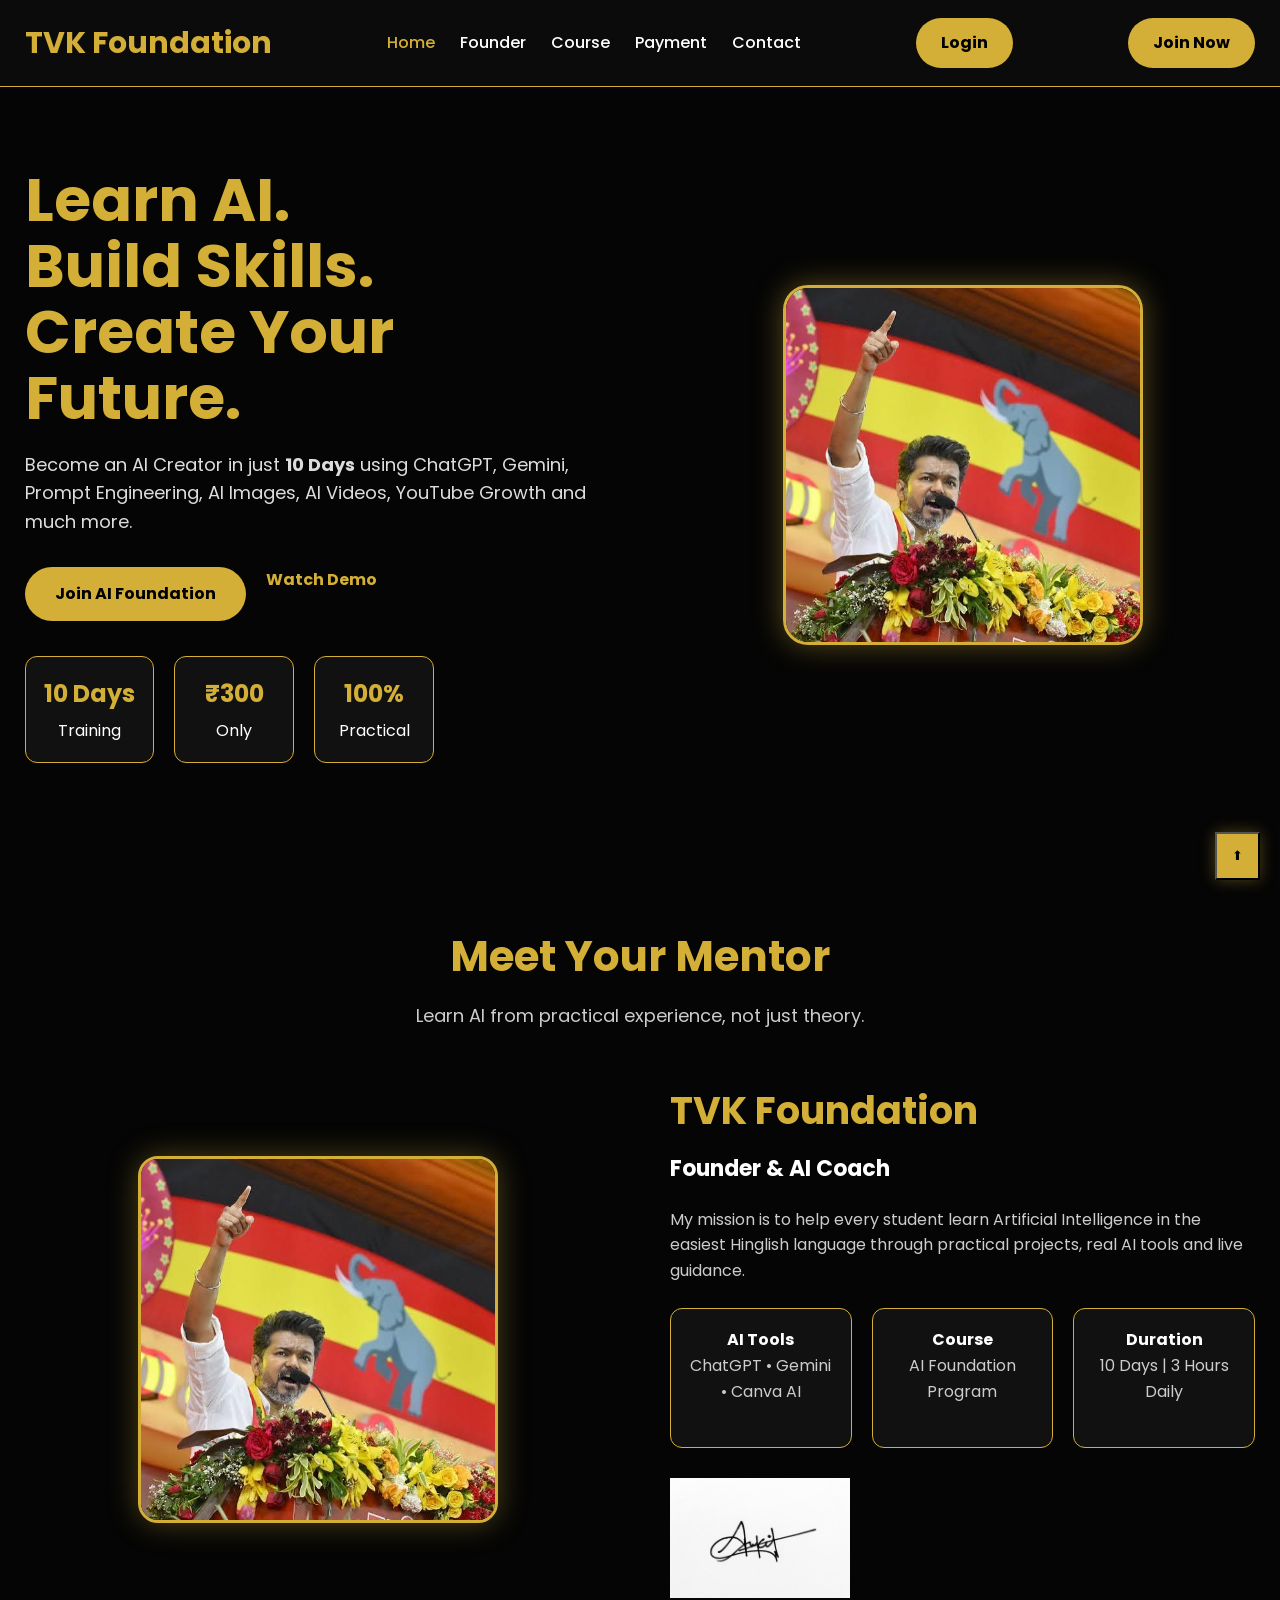
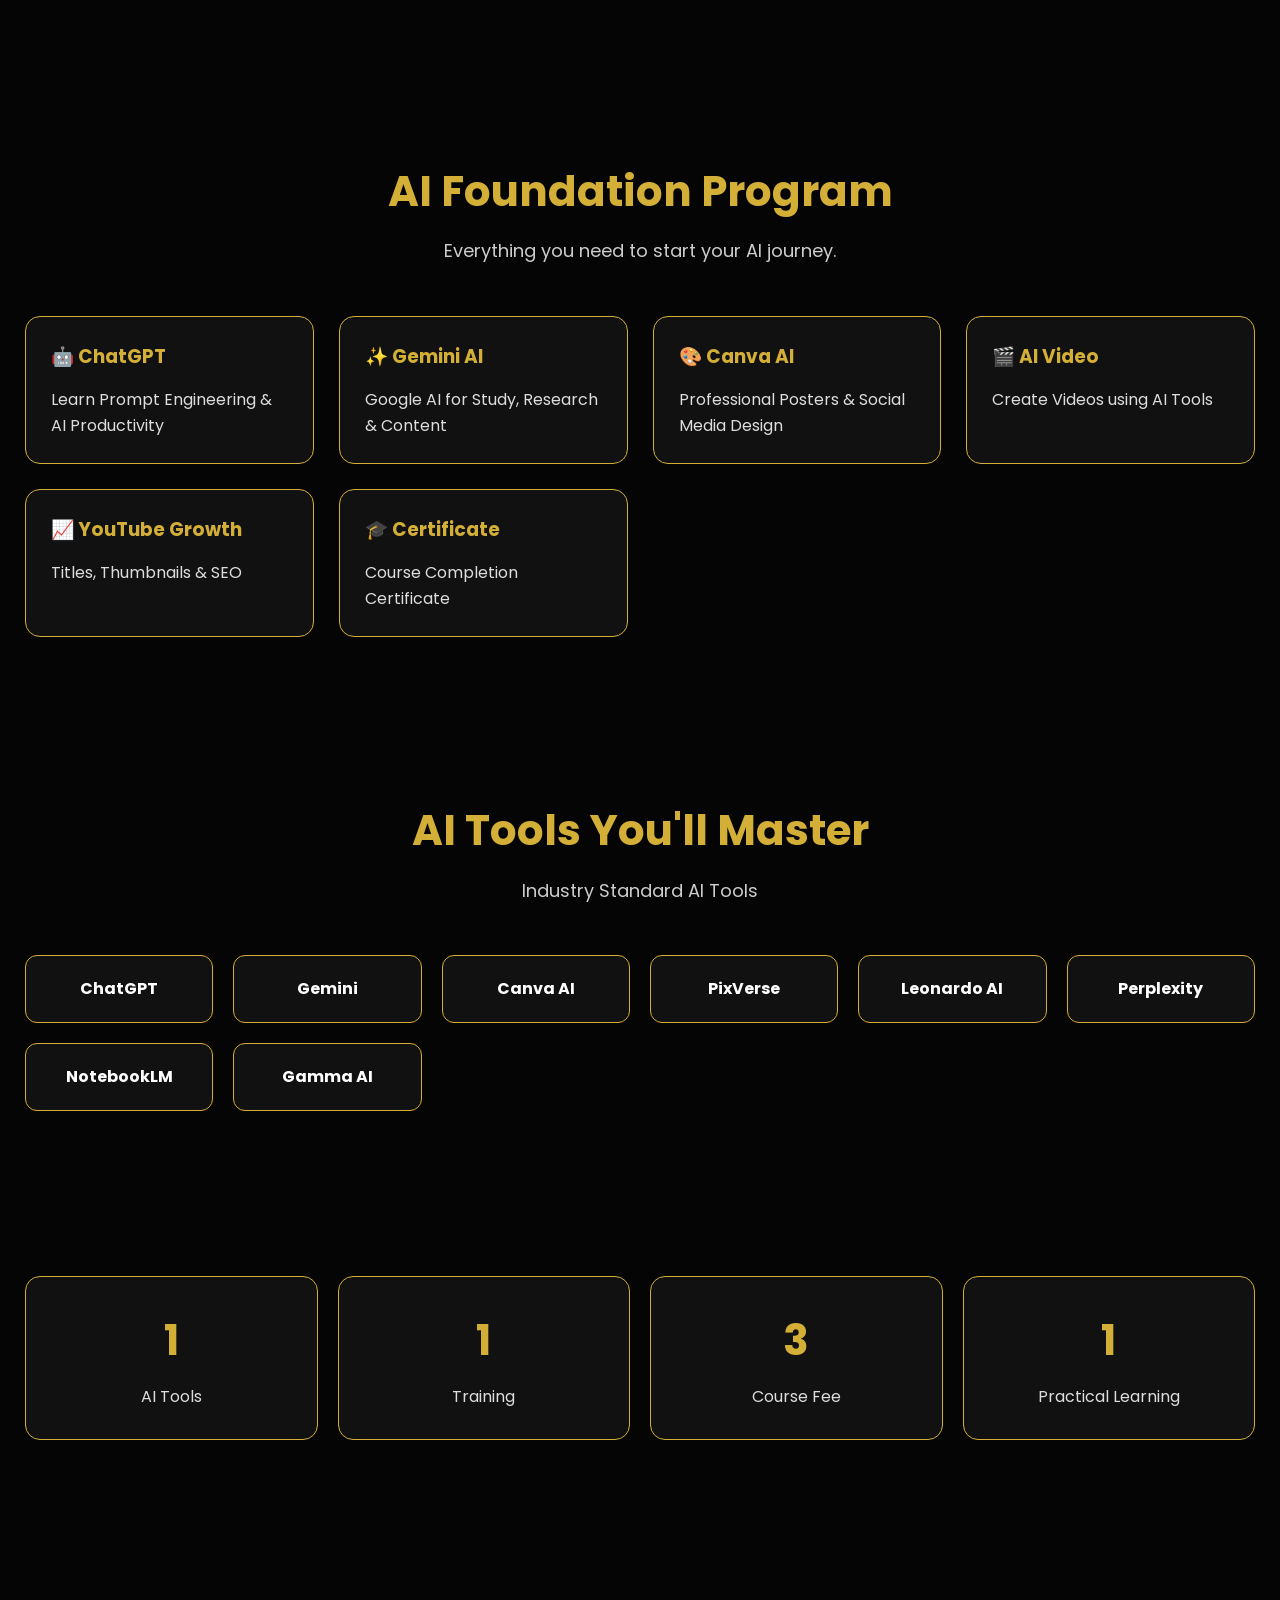
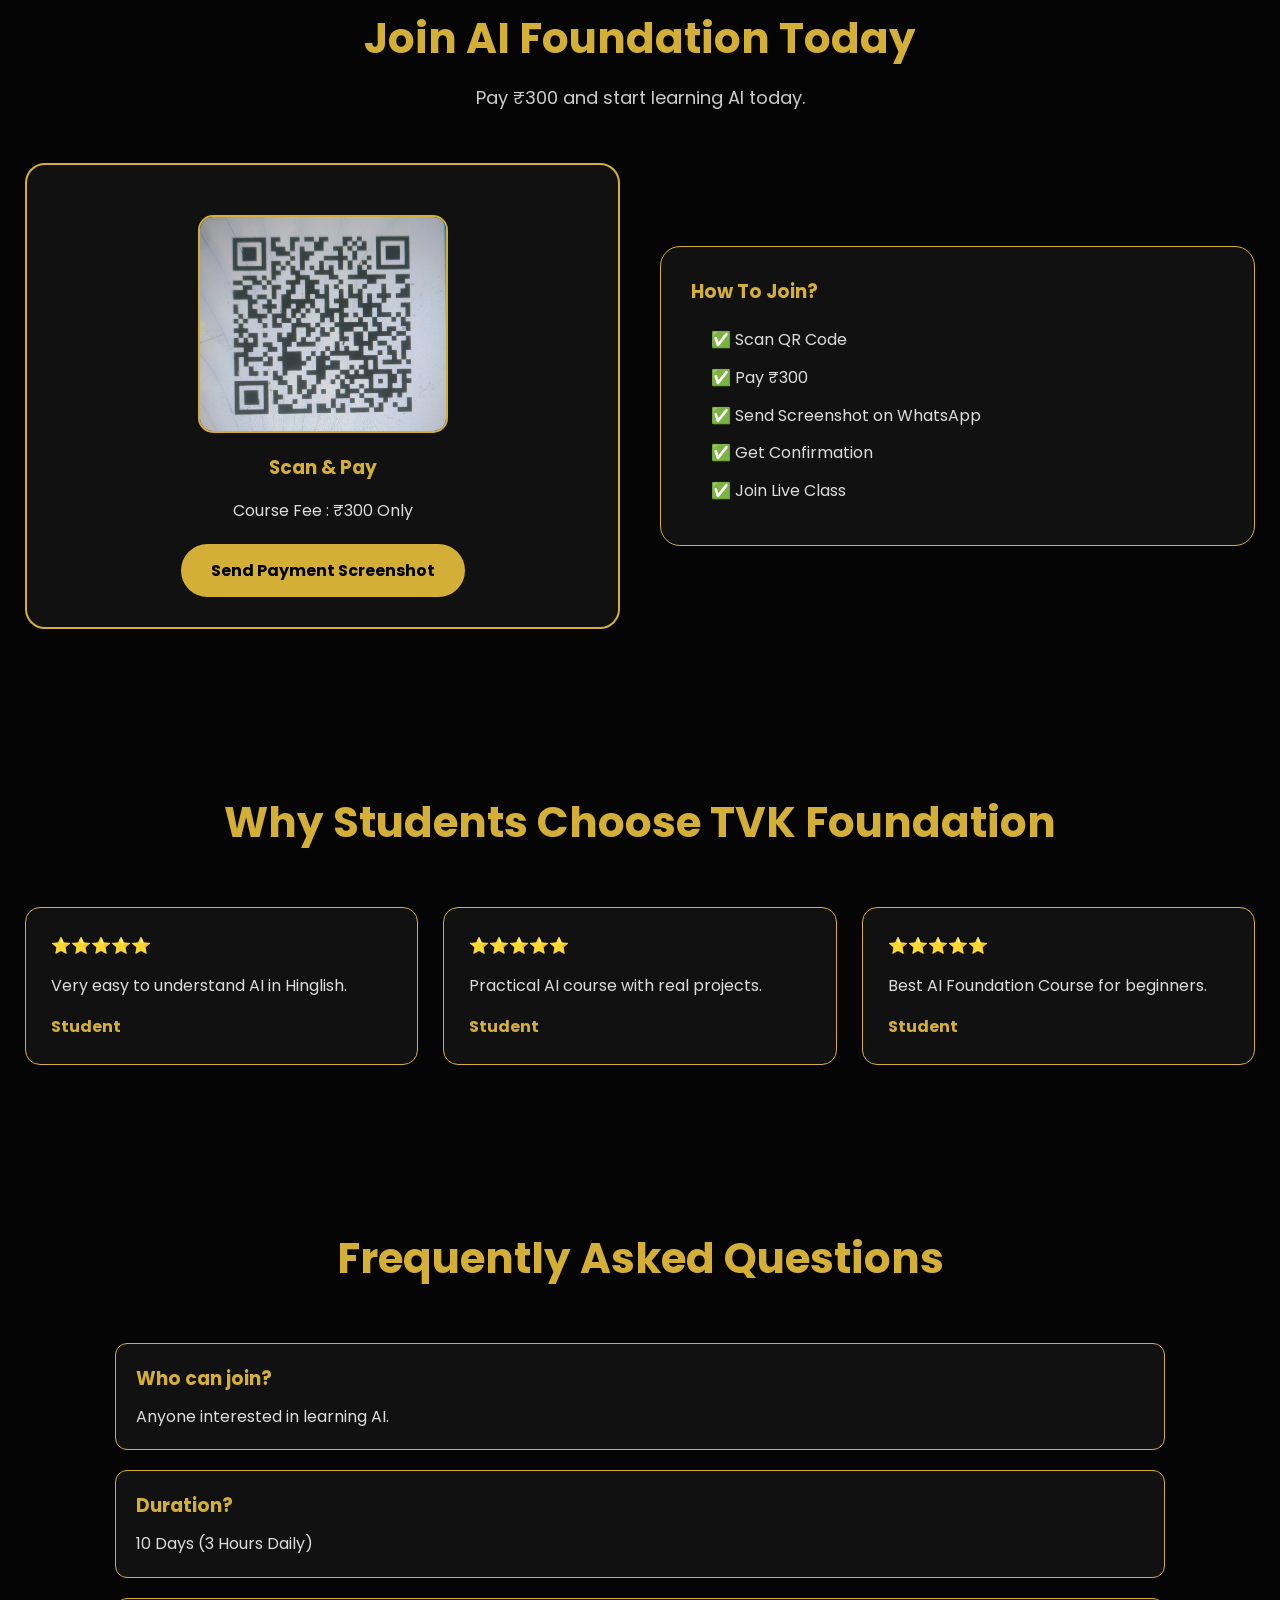
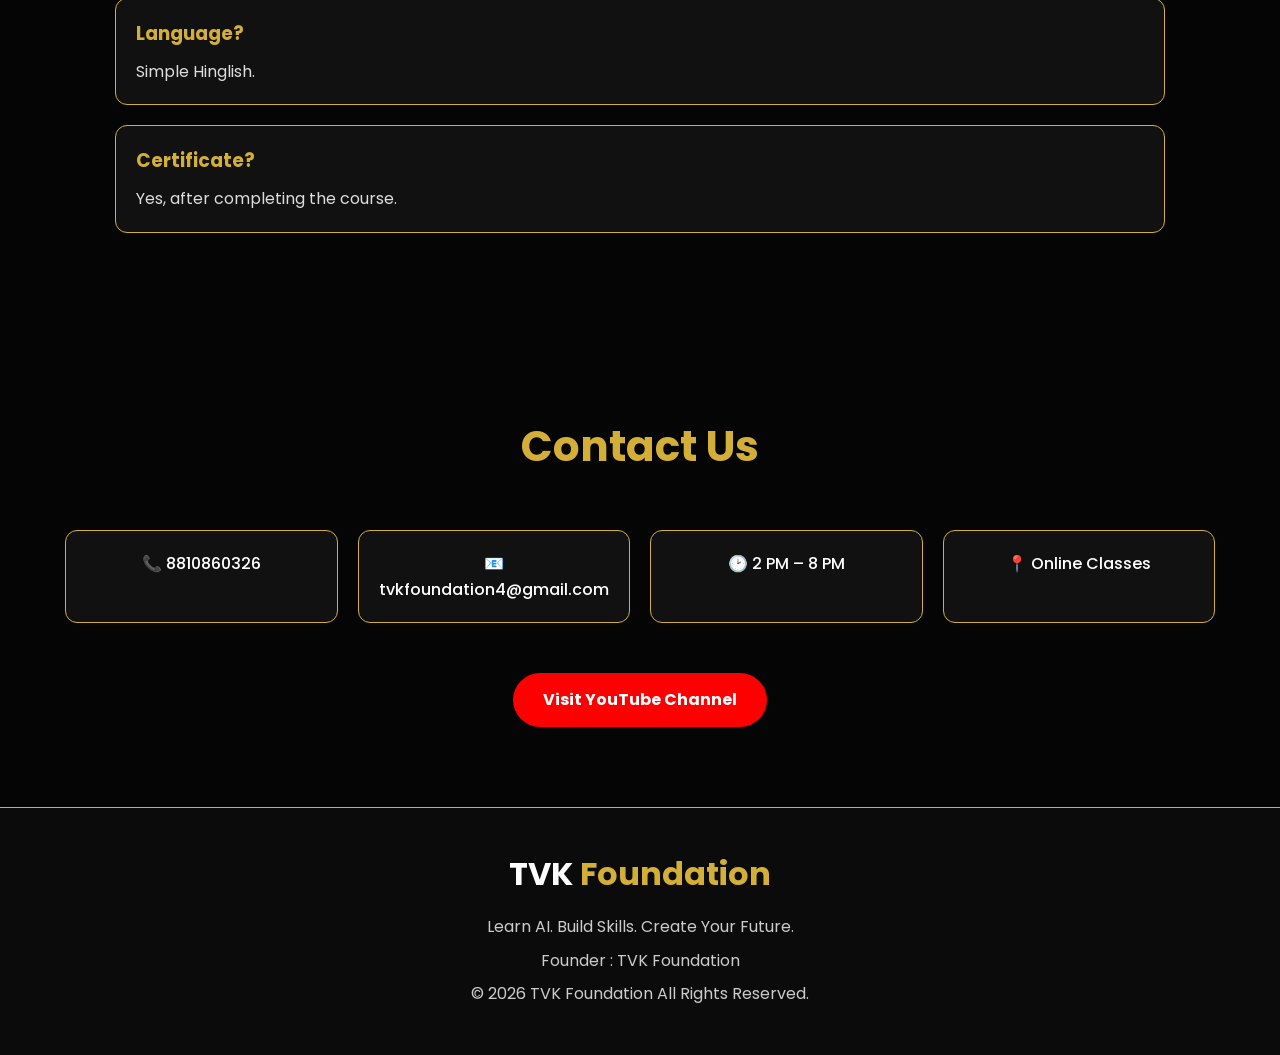
==== commit cab10f57: "Add files via upload" ====
--- a/index.html
+++ b/index.html
@@ -84,7 +84,7 @@
 Join AI Foundation
 
 </a>
-<a class="secondary-btn" href="https://youtube.com/@leadership90th" target="_blank">
+<a class="secondary-btn" href="https://youtube.com/@tvkfoundation?si=gELs54G53B4GztDU" target="_blank">
 
 Watch Demo
 
@@ -146,13 +146,7 @@
 <p>10 Days | 3 Hours Daily</p>
 </div>
 </div>
-<img alt="Signature" class="signature" src="signature.png"/>
-
-class="signature"
-
-alt="Signature"&gt;
-
-</div>
+<img alt="Signature" class="signature" src="signature.png"/></div>
 </div>
 </section>
 <!--=================================
@@ -388,7 +382,7 @@
 
 </div>
 </div>
-<a class="youtube-btn" href="https://youtube.com/@leadership90th" target="_blank">
+<a class="youtube-btn" href="https://youtube.com/@tvkfoundation?si=gELs54G53B4GztDU" target="_blank">
 
 Visit YouTube Channel
 
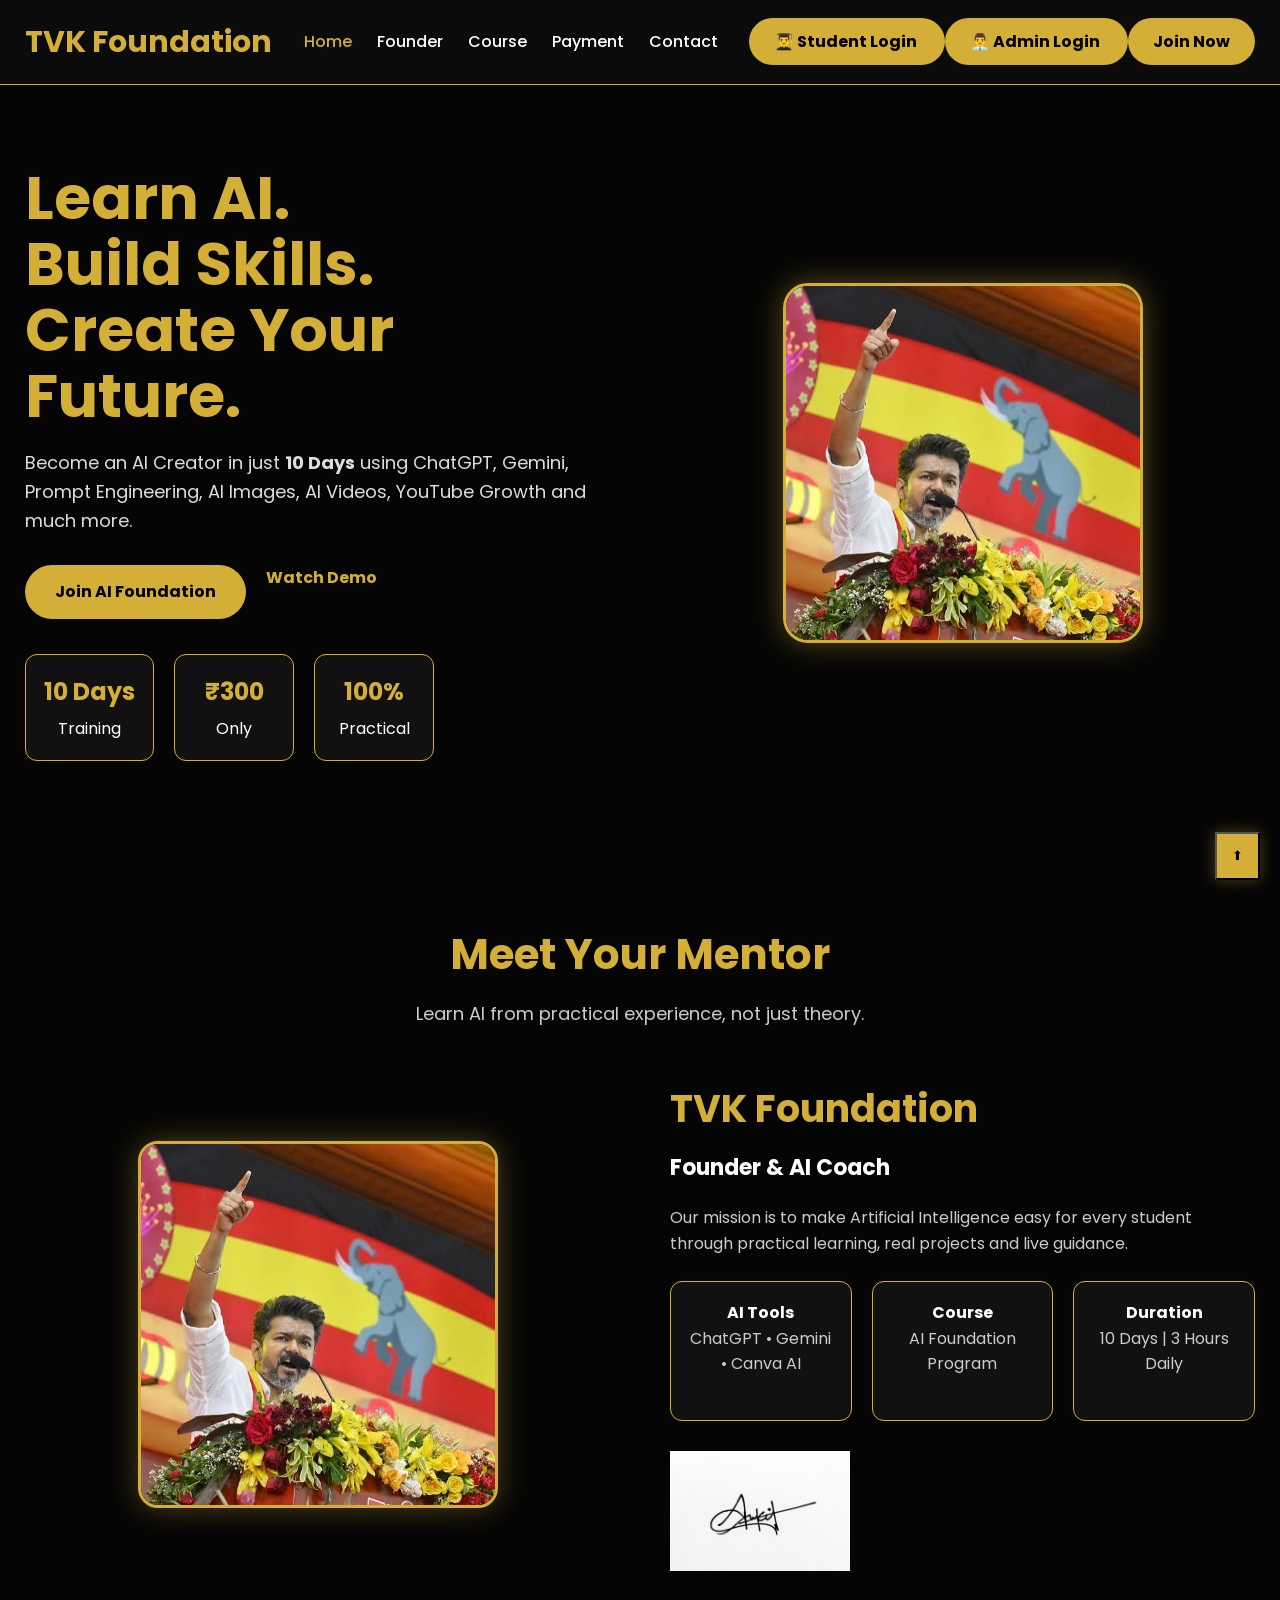
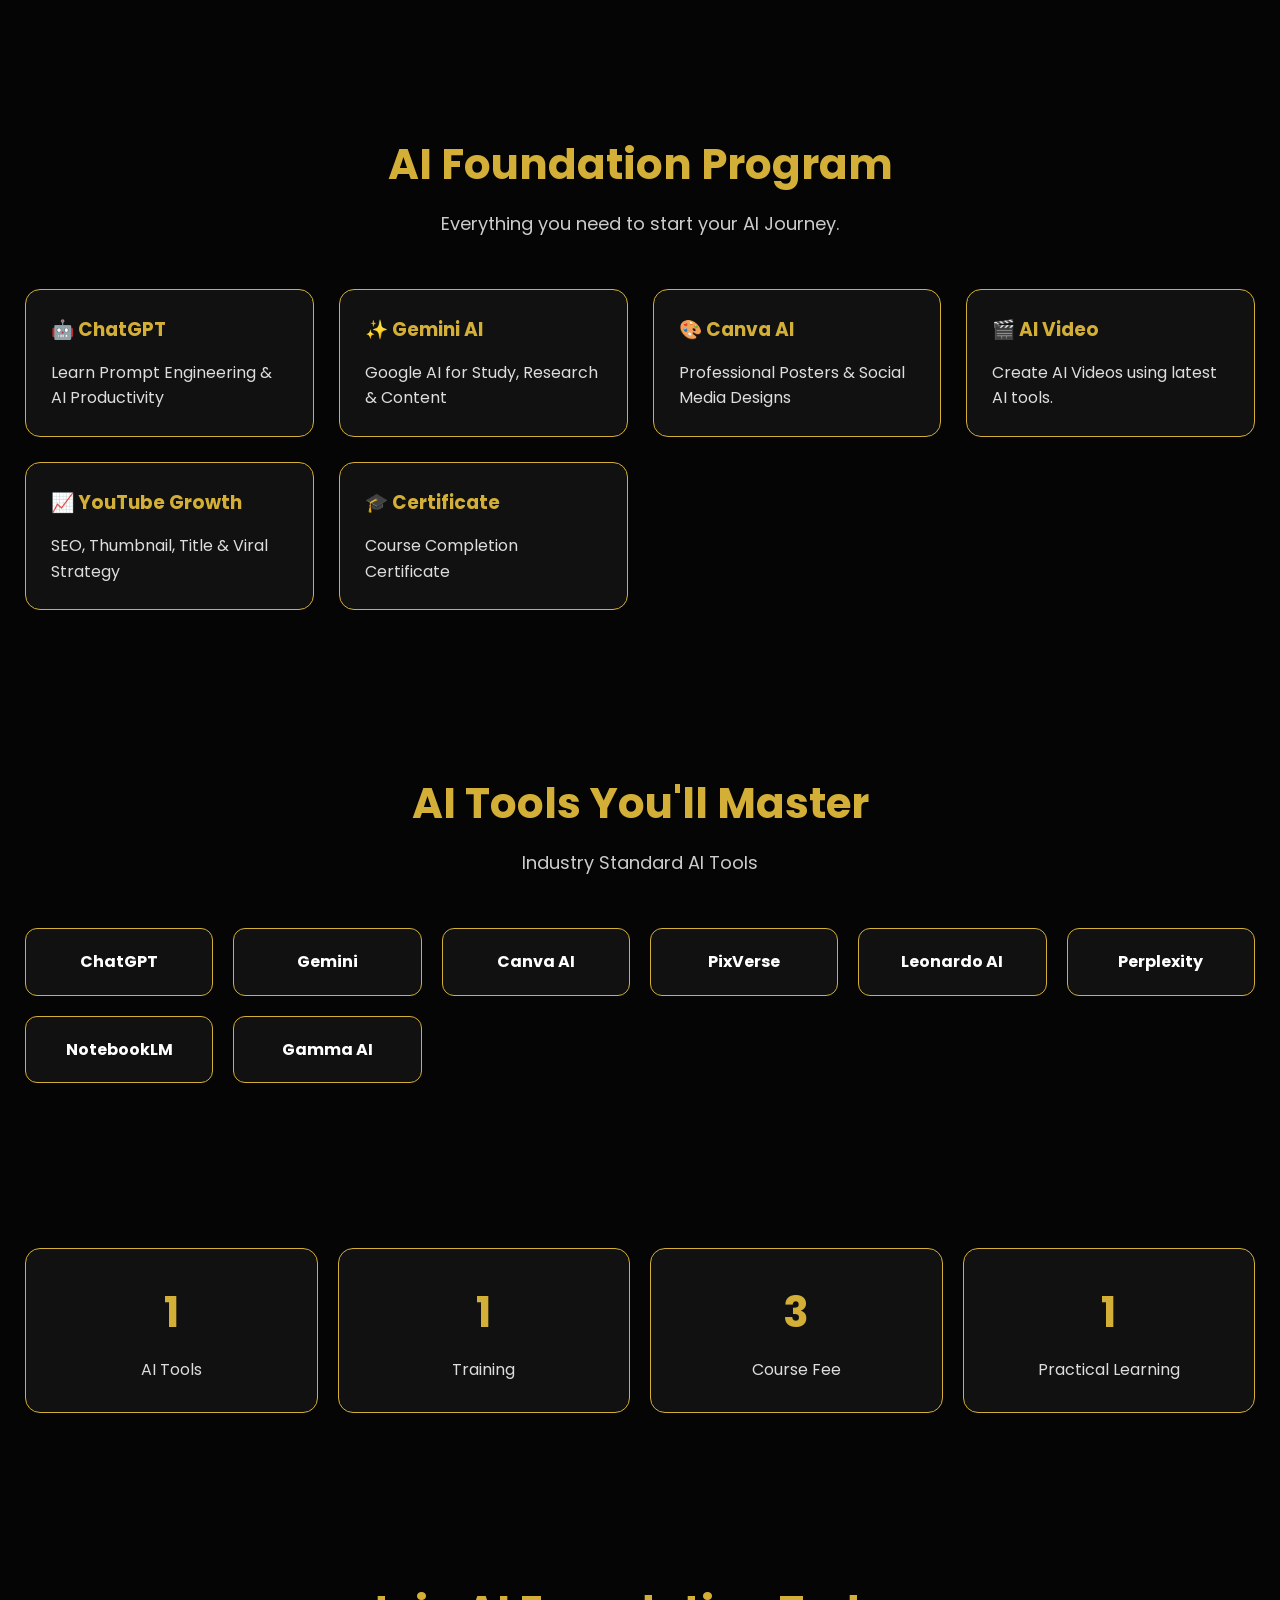
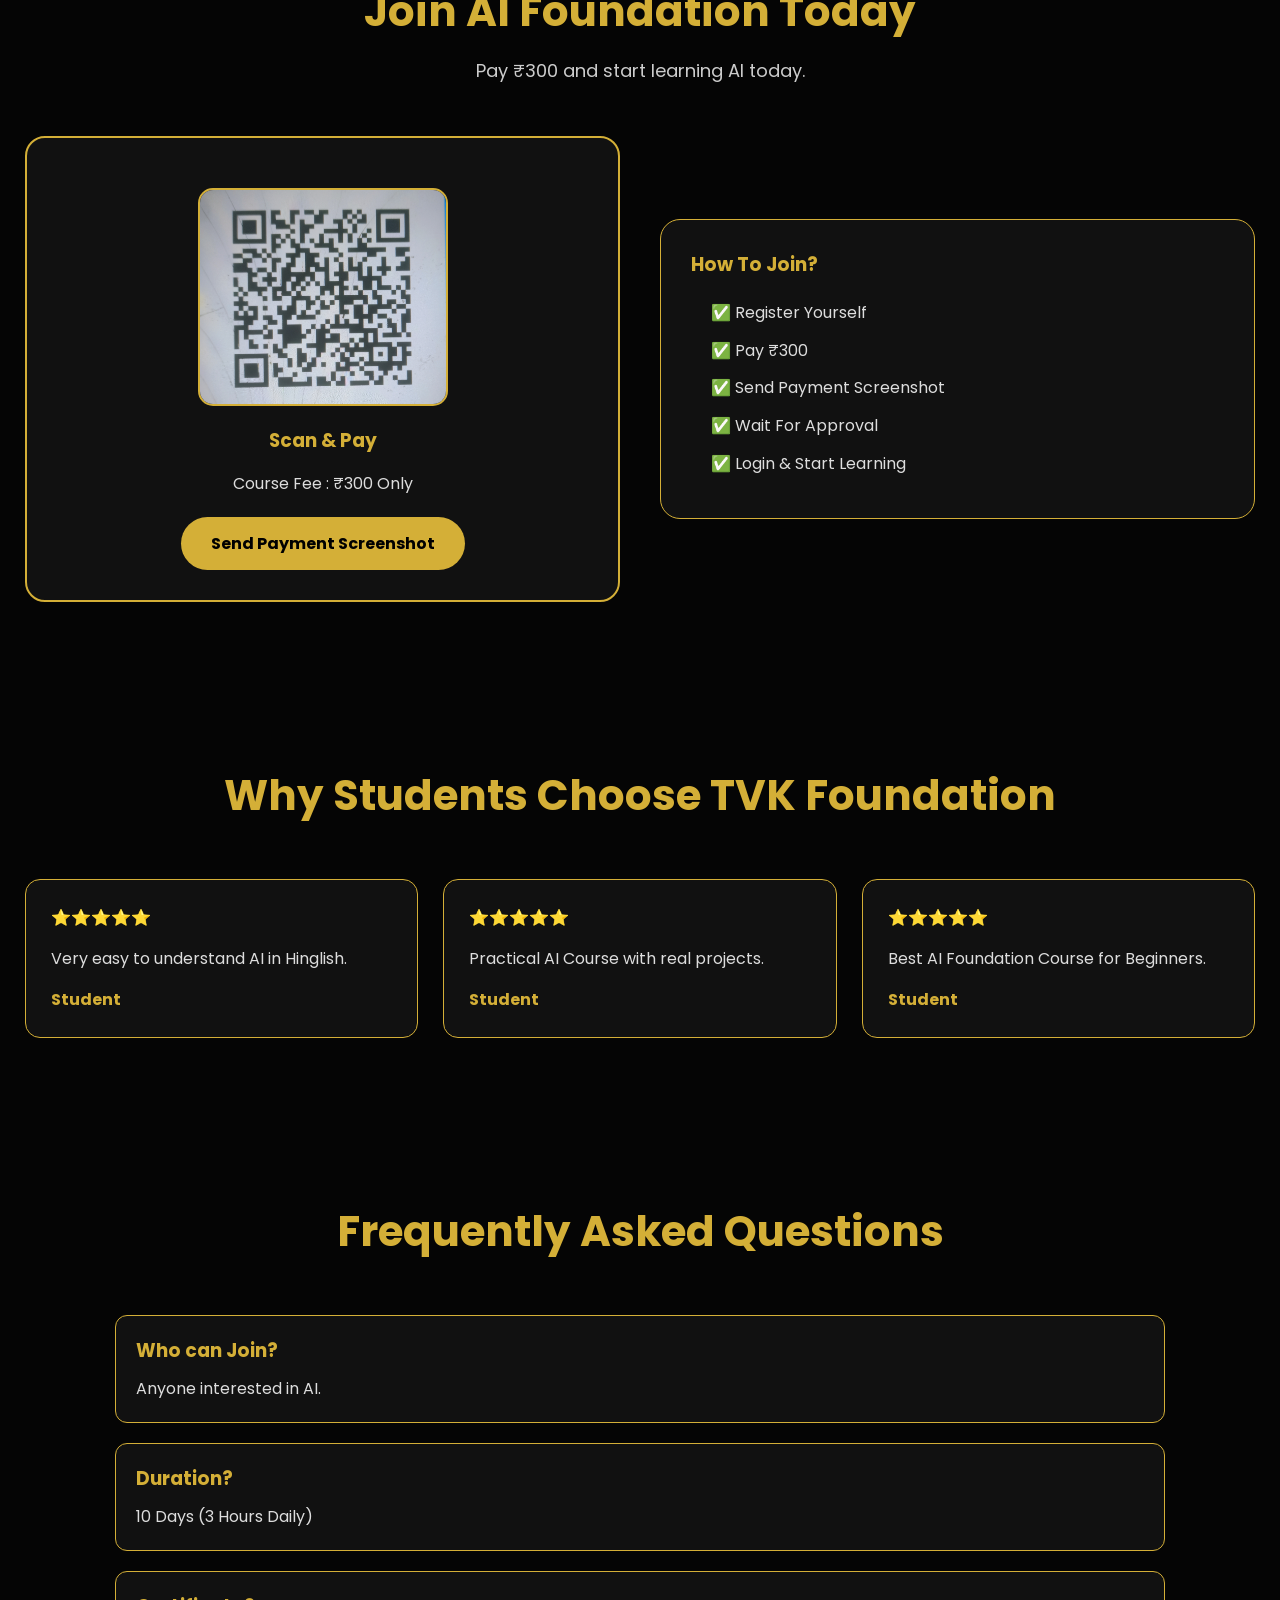
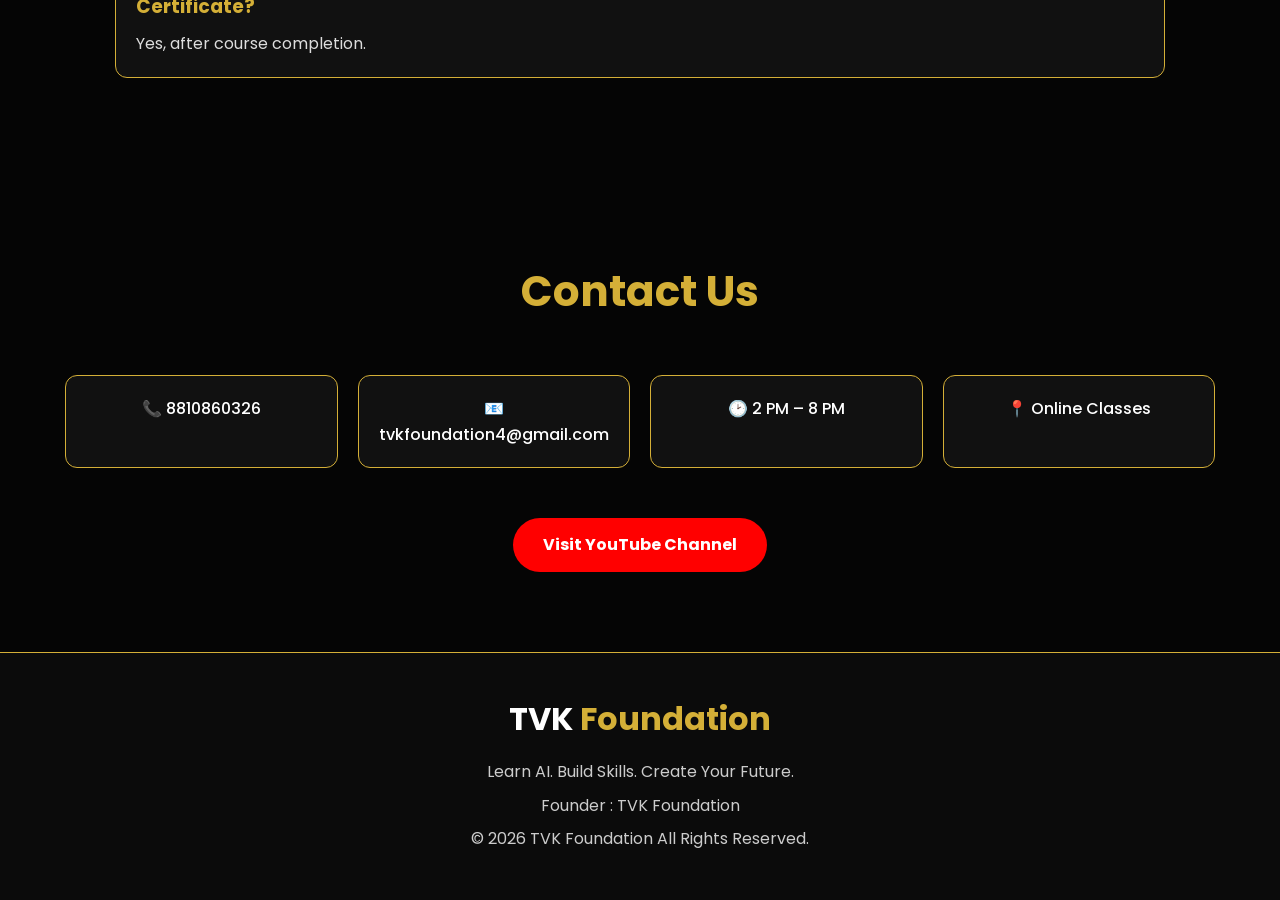
==== commit bbb84b71: "Add files via upload" ====
--- a/index.html
+++ b/index.html
@@ -1,71 +1,139 @@
 <!DOCTYPE html>
-
 <html lang="en">
+
 <head>
-<meta charset="utf-8"/>
-<meta content="width=device-width, initial-scale=1.0" name="viewport"/>
-<title>TVK Foundation | Learn AI. Build Skills. Create Your Future.</title>
-<meta content="TVK Foundation - India's Practical AI Learning Platform" name="description"/>
-<meta content="AI, ChatGPT, Gemini, Prompt Engineering, AI Course, AK AI Academy" name="keywords"/>
-<meta content="TVK Foundation" name="author"/>
-<link href="images/logo.png" rel="icon"/>
-<link href="style.css" rel="stylesheet"/>
-<link href="https://fonts.googleapis.com/css2?family=Poppins:wght@300;400;500;600;700;800&amp;display=swap" rel="stylesheet"/>
+
+<meta charset="UTF-8">
+
+<meta name="viewport"
+content="width=device-width, initial-scale=1.0">
+
+<title>
+TVK Foundation | Learn AI. Build Skills. Create Your Future.
+</title>
+
+<meta name="description"
+content="TVK Foundation - India's Practical AI Learning Platform">
+
+<meta name="keywords"
+content="AI, ChatGPT, Gemini, Prompt Engineering, AI Course, TVK Foundation">
+
+<meta name="author"
+content="TVK Foundation">
+
+<link rel="icon"
+href="images/logo.png">
+
+<link rel="stylesheet"
+href="style.css">
+
+<link
+href="https://fonts.googleapis.com/css2?family=Poppins:wght@300;400;500;600;700;800&display=swap"
+rel="stylesheet">
+
 </head>
+
 <body>
-<!--==========================
+
+<!-- ==========================
         NAVBAR
-===========================-->
+========================== -->
+
 <header>
+
 <nav class="navbar">
+
 <div class="logo">
+
 <span>TVK Foundation</span>
-</div>
+
+</div>
+
 <ul class="nav-links">
+
 <li><a href="#home">Home</a></li>
+
 <li><a href="#founder">Founder</a></li>
+
 <li><a href="#course">Course</a></li>
+
 <li><a href="#payment">Payment</a></li>
+
 <li><a href="#contact">Contact</a></li>
-</ul><a class="join-btn" href="login.html">Login</a>
-<a class="join-btn" href="register.html">
+
+</ul>
+
+<div class="login-group">
+
+<a
+href="login.html"
+class="join-btn student-btn">
+
+👨‍🎓 Student Login
+
+</a>
+
+<a
+href="admin-login.html"
+class="join-btn admin-btn">
+
+👨‍💼 Admin Login
+
+</a>
+
+<a
+href="register.html"
+class="join-btn register-btn">
 
 Join Now
 
 </a>
+
+</div>
+
 <div class="menu-btn">
 
 ☰
 
 </div>
+
 </nav>
+
 </header>
-<!--==========================
+
+<!-- ==========================
         HERO
-===========================-->
-<section class="hero" id="home">
+========================== -->
+
+<section
+class="hero"
+id="home">
+
 <div class="hero-left">
+
 <h1>
 
 Learn AI.
 
-<br/>
+<br>
 
 Build Skills.
 
-<br/>
+<br>
 
 Create Your Future.
 
 </h1>
+
 <p>
 
 Become an AI Creator in just
+
 <strong>10 Days</strong>
 
-using
-
-ChatGPT, Gemini,
+using ChatGPT,
+
+Gemini,
 
 Prompt Engineering,
 
@@ -78,222 +146,478 @@
 and much more.
 
 </p>
+
 <div class="hero-buttons">
-<a class="main-btn" href="register.html">
+
+<a
+href="register.html"
+class="main-btn">
 
 Join AI Foundation
 
 </a>
-<a class="secondary-btn" href="https://youtube.com/@tvkfoundation?si=gELs54G53B4GztDU" target="_blank">
+
+<a
+href="https://youtube.com/@tvkfoundation?si=gELs54G53B4GztDU"
+target="_blank"
+class="secondary-btn">
 
 Watch Demo
 
 </a>
-</div>
+
+</div>
+
 <div class="hero-stats">
-<div>
+
+<div>
+
 <h2>10 Days</h2>
+
 <span>Training</span>
-</div>
-<div>
+
+</div>
+
+<div>
+
 <h2>₹300</h2>
+
 <span>Only</span>
-</div>
-<div>
+
+</div>
+
+<div>
+
 <h2>100%</h2>
+
 <span>Practical</span>
-</div>
-</div>
-</div>
+
+</div>
+
+</div>
+
+</div>
+
 <div class="hero-right">
+
 <div class="hero-image">
-<img alt="Founder" src="TvkFounder.jpeg"/>
-</div>
-</div>
-</section><!--=================================
+
+<img
+src="TvkFounder.jpeg"
+alt="TVK Foundation Founder">
+
+</div>
+
+</div>
+
+</section><!-- =================================
         FOUNDER SECTION
-==================================-->
+================================= -->
+
 <section class="founder" id="founder">
+
 <div class="section-title">
+
 <h2>Meet Your Mentor</h2>
-<p>Learn AI from practical experience, not just theory.</p>
-</div>
+
+<p>
+
+Learn AI from practical experience,
+not just theory.
+
+</p>
+
+</div>
+
 <div class="founder-container">
+
 <div class="founder-image">
-<img alt="Founder" src="TvkFounder.jpeg"/>
-</div>
+
+<img
+src="TvkFounder.jpeg"
+alt="Founder">
+
+</div>
+
 <div class="founder-content">
+
 <h2>TVK Foundation</h2>
-<h3>Founder &amp; AI Coach</h3>
-<p>
-
-My mission is to help every student learn Artificial Intelligence
-in the easiest Hinglish language through practical projects,
-real AI tools and live guidance.
-
-</p>
+
+<h3>Founder & AI Coach</h3>
+
+<p>
+
+Our mission is to make Artificial
+Intelligence easy for every student
+through practical learning,
+real projects and live guidance.
+
+</p>
+
 <div class="founder-info">
-<div>
+
+<div>
+
 <h4>AI Tools</h4>
-<p>ChatGPT • Gemini • Canva AI</p>
-</div>
-<div>
+
+<p>
+
+ChatGPT • Gemini • Canva AI
+
+</p>
+
+</div>
+
+<div>
+
 <h4>Course</h4>
-<p>AI Foundation Program</p>
-</div>
-<div>
+
+<p>
+
+AI Foundation Program
+
+</p>
+
+</div>
+
+<div>
+
 <h4>Duration</h4>
-<p>10 Days | 3 Hours Daily</p>
-</div>
-</div>
-<img alt="Signature" class="signature" src="signature.png"/></div>
-</div>
+
+<p>
+
+10 Days | 3 Hours Daily
+
+</p>
+
+</div>
+
+</div>
+
+<img
+src="signature.png"
+class="signature"
+alt="Signature">
+
+</div>
+
+</div>
+
 </section>
-<!--=================================
+
+<!-- =================================
         COURSE SECTION
-==================================-->
-<section class="course" id="course">
+================================= -->
+
+<section
+class="course"
+id="course">
+
 <div class="section-title">
-<h2>AI Foundation Program</h2>
-<p>
-
-Everything you need to start your AI journey.
-
-</p>
-</div>
+
+<h2>
+
+AI Foundation Program
+
+</h2>
+
+<p>
+
+Everything you need to start
+your AI Journey.
+
+</p>
+
+</div>
+
 <div class="course-grid">
+
 <div class="course-card">
+
 <h3>🤖 ChatGPT</h3>
-<p>
-
-Learn Prompt Engineering &amp; AI Productivity
-
-</p>
-</div>
+
+<p>
+
+Learn Prompt Engineering
+& AI Productivity
+
+</p>
+
+</div>
+
 <div class="course-card">
+
 <h3>✨ Gemini AI</h3>
-<p>
-
-Google AI for Study, Research &amp; Content
-
-</p>
-</div>
+
+<p>
+
+Google AI for Study,
+Research & Content
+
+</p>
+
+</div>
+
 <div class="course-card">
+
 <h3>🎨 Canva AI</h3>
-<p>
-
-Professional Posters &amp; Social Media Design
-
-</p>
-</div>
+
+<p>
+
+Professional Posters &
+Social Media Designs
+
+</p>
+
+</div>
+
 <div class="course-card">
+
 <h3>🎬 AI Video</h3>
-<p>
-
-Create Videos using AI Tools
-
-</p>
-</div>
+
+<p>
+
+Create AI Videos
+using latest AI tools.
+
+</p>
+
+</div>
+
 <div class="course-card">
+
 <h3>📈 YouTube Growth</h3>
-<p>
-
-Titles, Thumbnails &amp; SEO
-
-</p>
-</div>
+
+<p>
+
+SEO, Thumbnail,
+Title & Viral Strategy
+
+</p>
+
+</div>
+
 <div class="course-card">
+
 <h3>🎓 Certificate</h3>
-<p>
-
-Course Completion Certificate
-
-</p>
-</div>
-</div>
+
+<p>
+
+Course Completion
+Certificate
+
+</p>
+
+</div>
+
+</div>
+
 </section>
-<!--=================================
+
+<!-- =================================
         AI TOOLS
-==================================-->
+================================= -->
+
 <section class="tools">
+
 <div class="section-title">
-<h2>AI Tools You'll Master</h2>
-<p>
-
-Industry Standard AI Tools
-
-</p>
-</div>
+
+<h2>
+
+AI Tools You'll Master
+
+</h2>
+
+<p>
+
+Industry Standard
+AI Tools
+
+</p>
+
+</div>
+
 <div class="tools-grid">
-<div class="tool-box">ChatGPT</div>
-<div class="tool-box">Gemini</div>
-<div class="tool-box">Canva AI</div>
-<div class="tool-box">PixVerse</div>
-<div class="tool-box">Leonardo AI</div>
-<div class="tool-box">Perplexity</div>
-<div class="tool-box">NotebookLM</div>
-<div class="tool-box">Gamma AI</div>
-</div>
+
+<div class="tool-box">
+
+ChatGPT
+
+</div>
+
+<div class="tool-box">
+
+Gemini
+
+</div>
+
+<div class="tool-box">
+
+Canva AI
+
+</div>
+
+<div class="tool-box">
+
+PixVerse
+
+</div>
+
+<div class="tool-box">
+
+Leonardo AI
+
+</div>
+
+<div class="tool-box">
+
+Perplexity
+
+</div>
+
+<div class="tool-box">
+
+NotebookLM
+
+</div>
+
+<div class="tool-box">
+
+Gamma AI
+
+</div>
+
+</div>
+
 </section>
-<!--=================================
+
+<!-- =================================
         STATS
-==================================-->
+================================= -->
+
 <section class="stats">
+
 <div class="stat-box">
+
 <h2>10+</h2>
-<p>AI Tools</p>
-</div>
+
+<p>
+
+AI Tools
+
+</p>
+
+</div>
+
 <div class="stat-box">
+
 <h2>10 Days</h2>
-<p>Training</p>
-</div>
+
+<p>
+
+Training
+
+</p>
+
+</div>
+
 <div class="stat-box">
+
 <h2>₹300</h2>
-<p>Course Fee</p>
-</div>
+
+<p>
+
+Course Fee
+
+</p>
+
+</div>
+
 <div class="stat-box">
+
 <h2>100%</h2>
-<p>Practical Learning</p>
-</div>
+
+<p>
+
+Practical Learning
+
+</p>
+
+</div>
+
 </section><!--=================================
         PAYMENT SECTION
 ==================================-->
+
 <section class="payment" id="payment">
+
 <div class="section-title">
+
 <h2>Join AI Foundation Today</h2>
+
 <p>Pay ₹300 and start learning AI today.</p>
-</div>
+
+</div>
+
 <div class="payment-container">
+
 <div class="payment-card">
-<img alt="QR Code" src="tvk_qr.png"/>
-<h3>Scan &amp; Pay</h3>
+
+<img src="tvk_qr.png" alt="QR Code">
+
+<h3>Scan & Pay</h3>
+
 <p>Course Fee : ₹300 Only</p>
-<a class="pay-btn" href="https://wa.me/918810860326" target="_blank">
+
+<a
+href="https://wa.me/918810860326"
+target="_blank"
+class="pay-btn">
 
 Send Payment Screenshot
 
 </a>
-</div>
+
+</div>
+
 <div class="payment-steps">
+
 <h3>How To Join?</h3>
+
 <ul>
-<li>✅ Scan QR Code</li>
+
+<li>✅ Register Yourself</li>
+
 <li>✅ Pay ₹300</li>
-<li>✅ Send Screenshot on WhatsApp</li>
-<li>✅ Get Confirmation</li>
-<li>✅ Join Live Class</li>
+
+<li>✅ Send Payment Screenshot</li>
+
+<li>✅ Wait For Approval</li>
+
+<li>✅ Login & Start Learning</li>
+
 </ul>
-</div>
-</div>
+
+</div>
+
+</div>
+
 </section>
+
 <!--=================================
         TESTIMONIALS
 ==================================-->
+
 <section class="testimonials">
+
 <div class="section-title">
+
 <h2>Why Students Choose TVK Foundation</h2>
-</div>
+
+</div>
+
 <div class="testimonial-grid">
+
 <div class="testimonial-card">
 
 ⭐⭐⭐⭐⭐
@@ -303,110 +627,168 @@
 Very easy to understand AI in Hinglish.
 
 </p>
+
 <h4>Student</h4>
-</div>
+
+</div>
+
 <div class="testimonial-card">
 
 ⭐⭐⭐⭐⭐
 
 <p>
 
-Practical AI course with real projects.
-
-</p>
+Practical AI Course with real projects.
+
+</p>
+
 <h4>Student</h4>
-</div>
+
+</div>
+
 <div class="testimonial-card">
 
 ⭐⭐⭐⭐⭐
 
 <p>
 
-Best AI Foundation Course for beginners.
-
-</p>
+Best AI Foundation Course for Beginners.
+
+</p>
+
 <h4>Student</h4>
-</div>
-</div>
+
+</div>
+
+</div>
+
 </section>
+
 <!--=================================
         FAQ
 ==================================-->
+
 <section class="faq">
+
 <div class="section-title">
+
 <h2>Frequently Asked Questions</h2>
-</div>
+
+</div>
+
 <div class="faq-box">
-<h3>Who can join?</h3>
-<p>Anyone interested in learning AI.</p>
-</div>
+
+<h3>Who can Join?</h3>
+
+<p>
+
+Anyone interested in AI.
+
+</p>
+
+</div>
+
 <div class="faq-box">
+
 <h3>Duration?</h3>
-<p>10 Days (3 Hours Daily)</p>
-</div>
+
+<p>
+
+10 Days (3 Hours Daily)
+
+</p>
+
+</div>
+
 <div class="faq-box">
-<h3>Language?</h3>
-<p>Simple Hinglish.</p>
-</div>
-<div class="faq-box">
+
 <h3>Certificate?</h3>
-<p>Yes, after completing the course.</p>
-</div>
+
+<p>
+
+Yes, after course completion.
+
+</p>
+
+</div>
+
 </section>
+
 <!--=================================
         CONTACT
 ==================================-->
+
 <section class="contact" id="contact">
+
 <div class="section-title">
+
 <h2>Contact Us</h2>
-</div>
+
+</div>
+
 <div class="contact-grid">
+
 <div>
 
 📞 8810860326
 
 </div>
+
 <div>
 
 📧 tvkfoundation4@gmail.com
 
 </div>
+
 <div>
 
 🕑 2 PM – 8 PM
 
 </div>
+
 <div>
 
 📍 Online Classes
 
 </div>
-</div>
-<a class="youtube-btn" href="https://youtube.com/@tvkfoundation?si=gELs54G53B4GztDU" target="_blank">
+
+</div>
+
+<a
+class="youtube-btn"
+href="https://youtube.com/@tvkfoundation?si=gELs54G53B4GztDU"
+target="_blank">
 
 Visit YouTube Channel
 
 </a>
+
 </section>
+
 <!--=================================
         FOOTER
 ==================================-->
+
 <footer>
-<div class="footer-logo">TVK <span>Foundation</span></div>
-<p>
-
-Learn AI.
-
-Build Skills.
-
-Create Your Future.
-
-</p>
-<p>
-
-Founder : TVK Foundation 
-
-</p>
+
+<div class="footer-logo">
+
+TVK <span>Foundation</span>
+
+</div>
+
+<p>
+
+Learn AI. Build Skills. Create Your Future.
+
+</p>
+
+<p>
+
+Founder : TVK Foundation
+
+</p>
+
 <p>
 
 © 2026 TVK Foundation
@@ -414,7 +796,11 @@
 All Rights Reserved.
 
 </p>
+
 </footer>
+
 <script src="script.js"></script>
+
 </body>
+
 </html>
